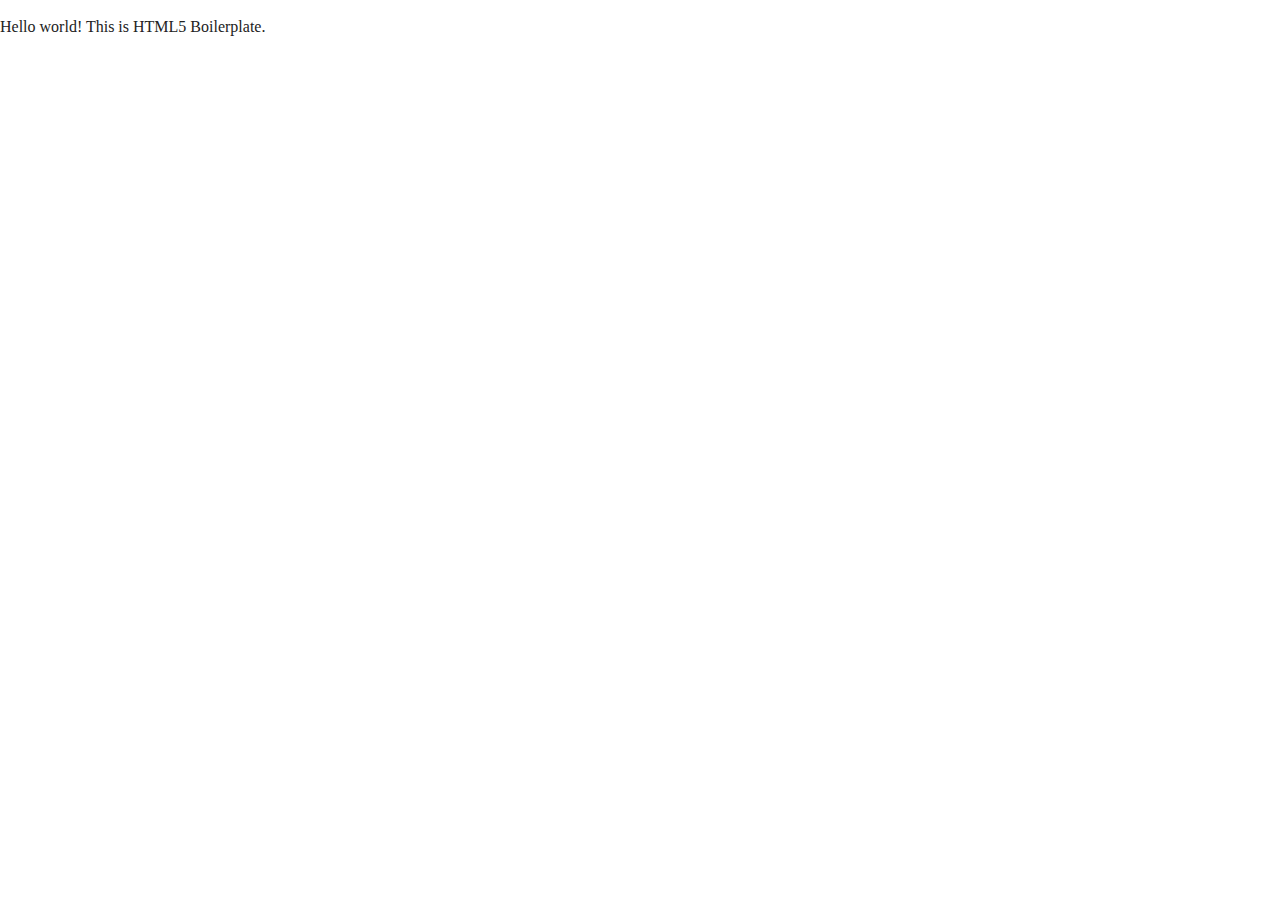
==== index.html @ e2c2148b "First Commit" ====
<!doctype html>
<html class="no-js" lang="">

<head>
  <meta charset="utf-8">
  <title></title>
  <meta name="description" content="">
  <meta name="viewport" content="width=device-width, initial-scale=1">

  <link rel="manifest" href="site.webmanifest">
  <link rel="apple-touch-icon" href="icon.png">
  <!-- Place favicon.ico in the root directory -->

  <link rel="stylesheet" href="css/normalize.css">
  <link rel="stylesheet" href="css/main.css">

  <meta name="theme-color" content="#fafafa">
</head>

<body>
  <!--[if IE]>
    <p class="browserupgrade">You are using an <strong>outdated</strong> browser. Please <a href="https://browsehappy.com/">upgrade your browser</a> to improve your experience and security.</p>
  <![endif]-->

  <!-- Add your site or application content here -->
  <p>Hello world! This is HTML5 Boilerplate.</p>
  <script src="js/vendor/modernizr-3.7.1.min.js"></script>
  <script src="https://code.jquery.com/jquery-3.4.1.min.js" integrity="sha256-CSXorXvZcTkaix6Yvo6HppcZGetbYMGWSFlBw8HfCJo=" crossorigin="anonymous"></script>
  <script>window.jQuery || document.write('<script src="js/vendor/jquery-3.4.1.min.js"><\/script>')</script>
  <script src="js/plugins.js"></script>
  <script src="js/main.js"></script>

  <!-- Google Analytics: change UA-XXXXX-Y to be your site's ID. -->
  <script>
    window.ga = function () { ga.q.push(arguments) }; ga.q = []; ga.l = +new Date;
    ga('create', 'UA-XXXXX-Y', 'auto'); ga('set','transport','beacon'); ga('send', 'pageview')
  </script>
  <script src="https://www.google-analytics.com/analytics.js" async></script>
</body>

</html>
---- css/main.css ----
/*! HTML5 Boilerplate v7.2.0 | MIT License | https://html5boilerplate.com/ */

/* main.css 2.0.0 | MIT License | https://github.com/h5bp/main.css#readme */
/*
 * What follows is the result of much research on cross-browser styling.
 * Credit left inline and big thanks to Nicolas Gallagher, Jonathan Neal,
 * Kroc Camen, and the H5BP dev community and team.
 */

/* ==========================================================================
   Base styles: opinionated defaults
   ========================================================================== */

html {
  color: #222;
  font-size: 1em;
  line-height: 1.4;
}

/*
 * Remove text-shadow in selection highlight:
 * https://twitter.com/miketaylr/status/12228805301
 *
 * Vendor-prefixed and regular ::selection selectors cannot be combined:
 * https://stackoverflow.com/a/16982510/7133471
 *
 * Customize the background color to match your design.
 */

::-moz-selection {
  background: #b3d4fc;
  text-shadow: none;
}

::selection {
  background: #b3d4fc;
  text-shadow: none;
}

/*
 * A better looking default horizontal rule
 */

hr {
  display: block;
  height: 1px;
  border: 0;
  border-top: 1px solid #ccc;
  margin: 1em 0;
  padding: 0;
}

/*
 * Remove the gap between audio, canvas, iframes,
 * images, videos and the bottom of their containers:
 * https://github.com/h5bp/html5-boilerplate/issues/440
 */

audio,
canvas,
iframe,
img,
svg,
video {
  vertical-align: middle;
}

/*
 * Remove default fieldset styles.
 */

fieldset {
  border: 0;
  margin: 0;
  padding: 0;
}

/*
 * Allow only vertical resizing of textareas.
 */

textarea {
  resize: vertical;
}

/* ==========================================================================
   Browser Upgrade Prompt
   ========================================================================== */

.browserupgrade {
  margin: 0.2em 0;
  background: #ccc;
  color: #000;
  padding: 0.2em 0;
}

/* ==========================================================================
   Author's custom styles
   ========================================================================== */

/* ==========================================================================
   Helper classes
   ========================================================================== */

/*
 * Hide visually and from screen readers
 */

.hidden {
  display: none !important;
}

/*
* Hide only visually, but have it available for screen readers:
* https://snook.ca/archives/html_and_css/hiding-content-for-accessibility
*
* 1. For long content, line feeds are not interpreted as spaces and small width
*    causes content to wrap 1 word per line:
*    https://medium.com/@jessebeach/beware-smushed-off-screen-accessible-text-5952a4c2cbfe
*/

.sr-only {
  border: 0;
  clip: rect(0, 0, 0, 0);
  height: 1px;
  margin: -1px;
  overflow: hidden;
  padding: 0;
  position: absolute;
  white-space: nowrap;
  width: 1px;
  /* 1 */
}

/*
* Extends the .sr-only class to allow the element
* to be focusable when navigated to via the keyboard:
* https://www.drupal.org/node/897638
*/

.sr-only.focusable:active,
.sr-only.focusable:focus {
  clip: auto;
  height: auto;
  margin: 0;
  overflow: visible;
  position: static;
  white-space: inherit;
  width: auto;
}

/*
* Hide visually and from screen readers, but maintain layout
*/

.invisible {
  visibility: hidden;
}

/*
* Clearfix: contain floats
*
* For modern browsers
* 1. The space content is one way to avoid an Opera bug when the
*    `contenteditable` attribute is included anywhere else in the document.
*    Otherwise it causes space to appear at the top and bottom of elements
*    that receive the `clearfix` class.
* 2. The use of `table` rather than `block` is only necessary if using
*    `:before` to contain the top-margins of child elements.
*/

.clearfix:before,
.clearfix:after {
  content: " ";
  /* 1 */
  display: table;
  /* 2 */
}

.clearfix:after {
  clear: both;
}

/* ==========================================================================
   EXAMPLE Media Queries for Responsive Design.
   These examples override the primary ('mobile first') styles.
   Modify as content requires.
   ========================================================================== */

@media only screen and (min-width: 35em) {
  /* Style adjustments for viewports that meet the condition */
}

@media print,
  (-webkit-min-device-pixel-ratio: 1.25),
  (min-resolution: 1.25dppx),
  (min-resolution: 120dpi) {
  /* Style adjustments for high resolution devices */
}

/* ==========================================================================
   Print styles.
   Inlined to avoid the additional HTTP request:
   https://www.phpied.com/delay-loading-your-print-css/
   ========================================================================== */

@media print {
  *,
  *:before,
  *:after {
    background: transparent !important;
    color: #000 !important;
    /* Black prints faster */
    -webkit-box-shadow: none !important;
    box-shadow: none !important;
    text-shadow: none !important;
  }
  a,
  a:visited {
    text-decoration: underline;
  }
  a[href]:after {
    content: " (" attr(href) ")";
  }
  abbr[title]:after {
    content: " (" attr(title) ")";
  }
  /*
     * Don't show links that are fragment identifiers,
     * or use the `javascript:` pseudo protocol
     */
  a[href^="#"]:after,
  a[href^="javascript:"]:after {
    content: "";
  }
  pre {
    white-space: pre-wrap !important;
  }
  pre,
  blockquote {
    border: 1px solid #999;
    page-break-inside: avoid;
  }
  /*
     * Printing Tables:
     * https://web.archive.org/web/20180815150934/http://css-discuss.incutio.com/wiki/Printing_Tables
     */
  thead {
    display: table-header-group;
  }
  tr,
  img {
    page-break-inside: avoid;
  }
  p,
  h2,
  h3 {
    orphans: 3;
    widows: 3;
  }
  h2,
  h3 {
    page-break-after: avoid;
  }
}
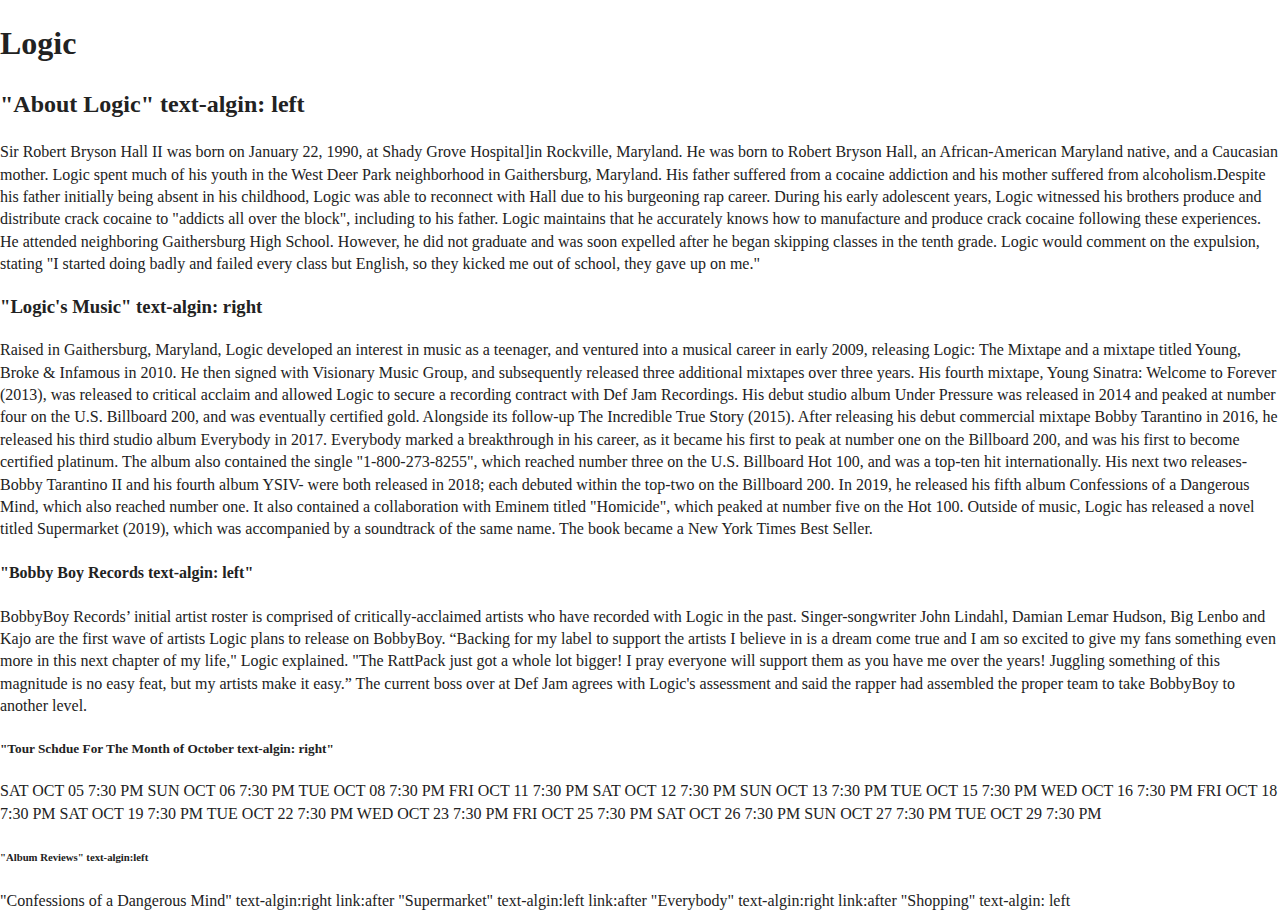
==== commit 4de2821c: "Updated Verison 10/23" ====
--- a/index.html
+++ b/index.html
@@ -14,28 +14,131 @@
   <link rel="stylesheet" href="css/normalize.css">
   <link rel="stylesheet" href="css/main.css">
 
-  <meta name="theme-color" content="#fafafa">
 </head>
 
 <body>
-  <!--[if IE]>
-    <p class="browserupgrade">You are using an <strong>outdated</strong> browser. Please <a href="https://browsehappy.com/">upgrade your browser</a> to improve your experience and security.</p>
-  <![endif]-->
 
-  <!-- Add your site or application content here -->
-  <p>Hello world! This is HTML5 Boilerplate.</p>
+
+  <h1>Logic</h1>
+
+  <h2> "About Logic" text-algin: left </h2>
+
+  <p> Sir Robert Bryson Hall II was born on January 22, 1990, at Shady Grove Hospital]in Rockville, Maryland. He was born to Robert Bryson Hall, an African-American Maryland native, and a Caucasian mother. Logic spent much of his youth in the West Deer Park neighborhood in Gaithersburg, Maryland. His father suffered from a cocaine addiction and his mother suffered from alcoholism.Despite his father initially being absent in his childhood, Logic was able to reconnect with Hall due to his burgeoning rap career. During his early adolescent years, Logic witnessed his brothers produce and distribute crack cocaine to "addicts all over the block", including to his father. Logic maintains that he accurately knows how to manufacture and produce crack cocaine following these experiences. He attended neighboring Gaithersburg High School. However, he did not graduate and was soon expelled after he began skipping classes in the tenth grade. Logic would comment on the expulsion, stating "I started doing badly and failed every class but English, so they kicked me out of school, they gave up on me."
+
+  </p>
+
+
+
+  <h3> "Logic's Music" text-algin: right </h3>
+
+  <p>Raised in Gaithersburg, Maryland, Logic developed an interest in music as a teenager, and ventured into a musical career in early 2009, releasing Logic: The Mixtape and a mixtape titled Young, Broke & Infamous in 2010. He then signed with Visionary Music Group, and subsequently released three additional mixtapes over three years. His fourth mixtape, Young Sinatra: Welcome to Forever (2013), was released to critical acclaim and allowed Logic to secure a recording contract with Def Jam Recordings. His debut studio album Under Pressure was released in 2014 and peaked at number four on the U.S. Billboard 200, and was eventually certified gold. Alongside its follow-up The Incredible True Story (2015). After releasing his debut commercial mixtape Bobby Tarantino in 2016, he released his third studio album Everybody in 2017.
+  Everybody marked a breakthrough in his career, as it became his first to peak at number one on the Billboard 200, and was his first to become certified platinum. The album also contained the single "1-800-273-8255", which reached number three on the U.S. Billboard Hot 100, and was a top-ten hit internationally. His next two releases- Bobby Tarantino II and his fourth album YSIV- were both released in 2018; each debuted within the top-two on the Billboard 200.
+  In 2019, he released his fifth album Confessions of a Dangerous Mind, which also reached number one. It also contained a collaboration with Eminem titled "Homicide", which peaked at number five on the Hot 100.
+  Outside of music, Logic has released a novel titled Supermarket (2019), which was accompanied by a soundtrack of the same name. The book became a New York Times Best Seller.
+
+  </p>
+
+
+  <h4> "Bobby Boy Records text-algin: left" </h4>
+
+  <p>BobbyBoy Records’ initial artist roster is comprised of critically-acclaimed artists who have recorded with Logic in the past.
+  Singer-songwriter John Lindahl, Damian Lemar Hudson, Big Lenbo and Kajo are the first wave of artists Logic plans to release on BobbyBoy.
+  “Backing for my label to support the artists I believe in is a dream come true and I am so excited to give my fans something even more in this next chapter of my life," Logic explained. "The RattPack just got a whole lot bigger! I pray everyone will support them as you have me over the years! Juggling something of this magnitude is no easy feat, but my artists make it easy.”
+  The current boss over at Def Jam agrees with Logic's assessment and said the rapper had assembled the proper team to take BobbyBoy to another level.
+
+  </p>
+
+
+  <h5> "Tour Schdue For The Month of October text-algin: right" </h5>
+
+  <p>
+  SAT
+  OCT 05
+  7:30 PM
+
+  SUN
+  OCT 06
+  7:30 PM
+
+  TUE
+  OCT 08
+  7:30 PM
+
+  FRI
+  OCT 11
+  7:30 PM
+
+  SAT
+  OCT 12
+  7:30 PM
+
+  SUN
+  OCT 13
+  7:30 PM
+
+  TUE
+  OCT 15
+  7:30 PM
+
+  WED
+  OCT 16
+  7:30 PM
+
+  FRI
+  OCT 18
+  7:30 PM
+
+  SAT
+  OCT 19
+  7:30 PM
+
+  TUE
+  OCT 22
+  7:30 PM
+
+  WED
+  OCT 23
+  7:30 PM
+
+  FRI
+  OCT 25
+  7:30 PM
+
+  SAT
+  OCT 26
+  7:30 PM
+
+  SUN
+  OCT 27
+  7:30 PM
+
+  TUE
+  OCT 29
+  7:30 PM
+
+  </p>
+
+
+  <h6> "Album Reviews" text-algin:left </h6>
+
+      <h7> "Confessions of a Dangerous Mind" text-algin:right link:after </h7>
+
+      <h8> "Supermarket" text-algin:left link:after </h8>
+
+      <h9> "Everybody" text-algin:right link:after </h9>
+
+
+  <h10> "Shopping" text-algin: left</h10>
+        <img> </img>
+
+
+
   <script src="js/vendor/modernizr-3.7.1.min.js"></script>
   <script src="https://code.jquery.com/jquery-3.4.1.min.js" integrity="sha256-CSXorXvZcTkaix6Yvo6HppcZGetbYMGWSFlBw8HfCJo=" crossorigin="anonymous"></script>
   <script>window.jQuery || document.write('<script src="js/vendor/jquery-3.4.1.min.js"><\/script>')</script>
   <script src="js/plugins.js"></script>
   <script src="js/main.js"></script>
 
-  <!-- Google Analytics: change UA-XXXXX-Y to be your site's ID. -->
-  <script>
-    window.ga = function () { ga.q.push(arguments) }; ga.q = []; ga.l = +new Date;
-    ga('create', 'UA-XXXXX-Y', 'auto'); ga('set','transport','beacon'); ga('send', 'pageview')
-  </script>
-  <script src="https://www.google-analytics.com/analytics.js" async></script>
 </body>
 
 </html>
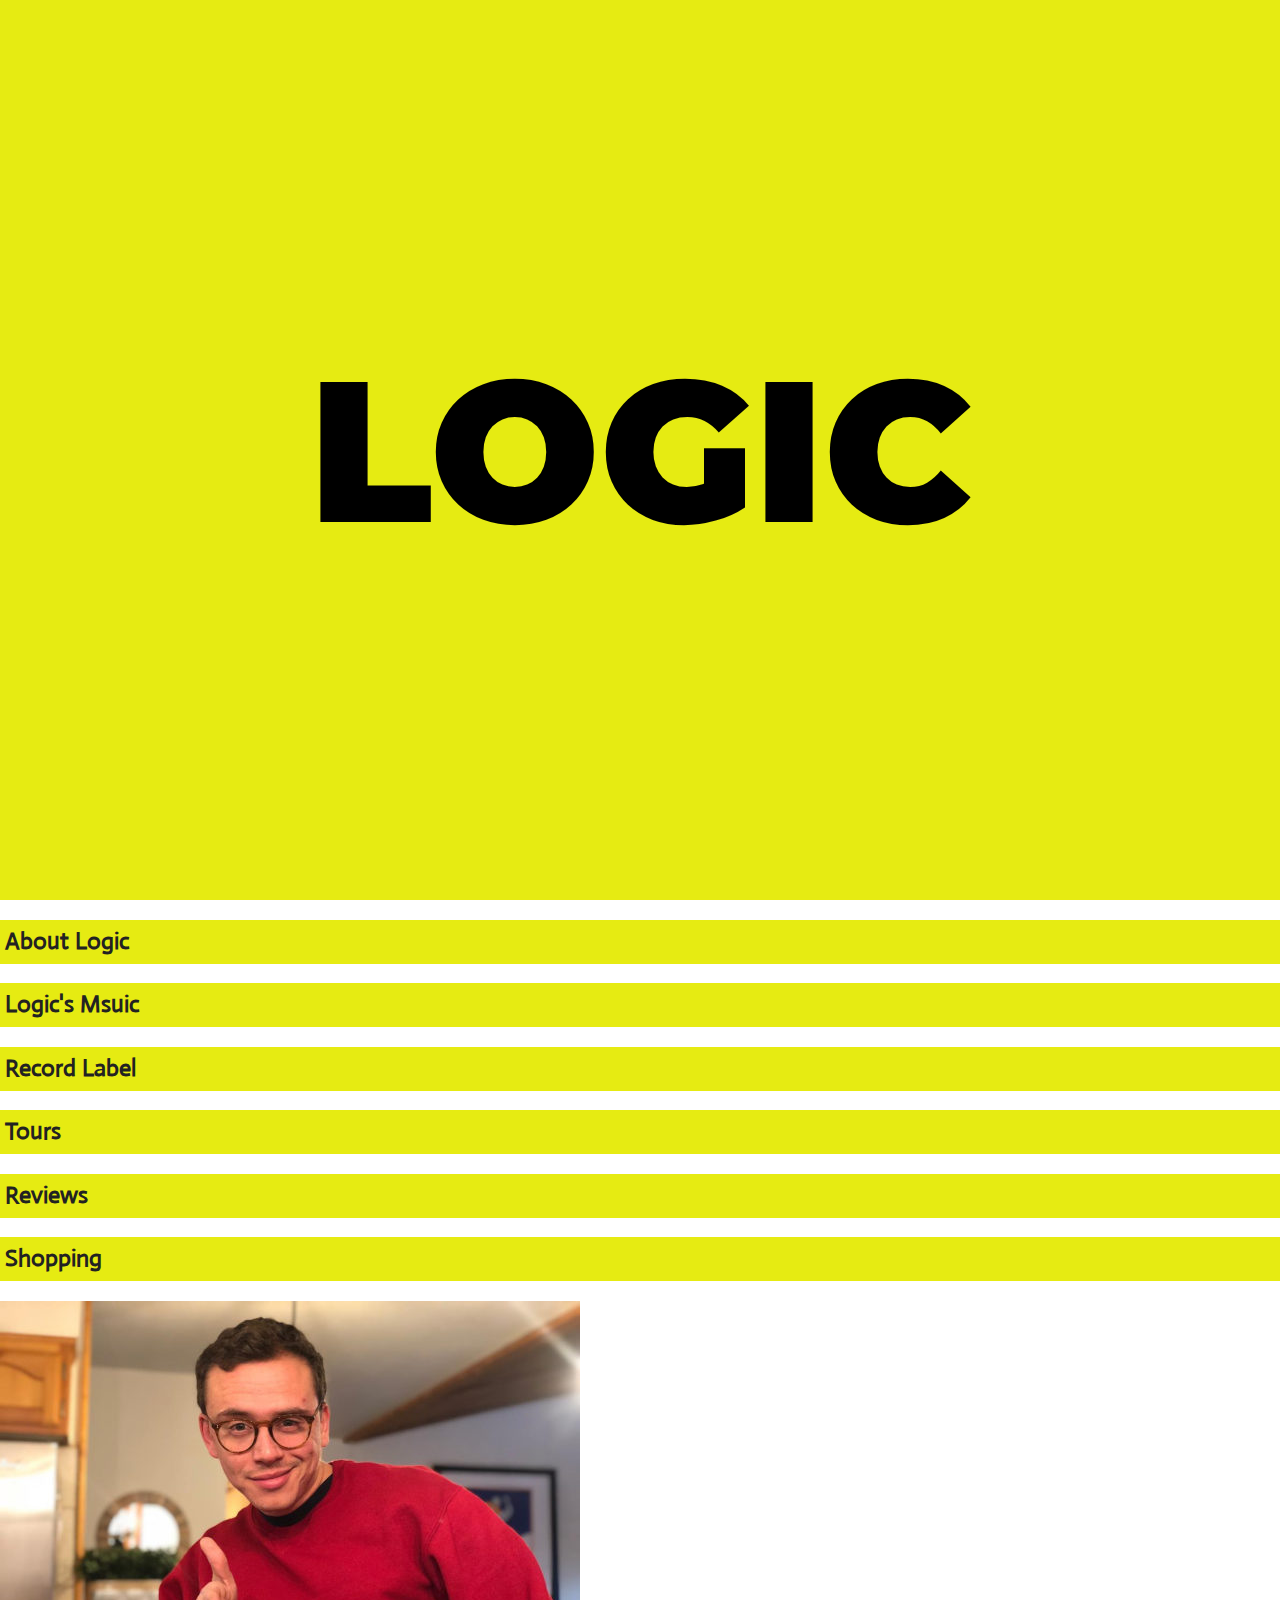
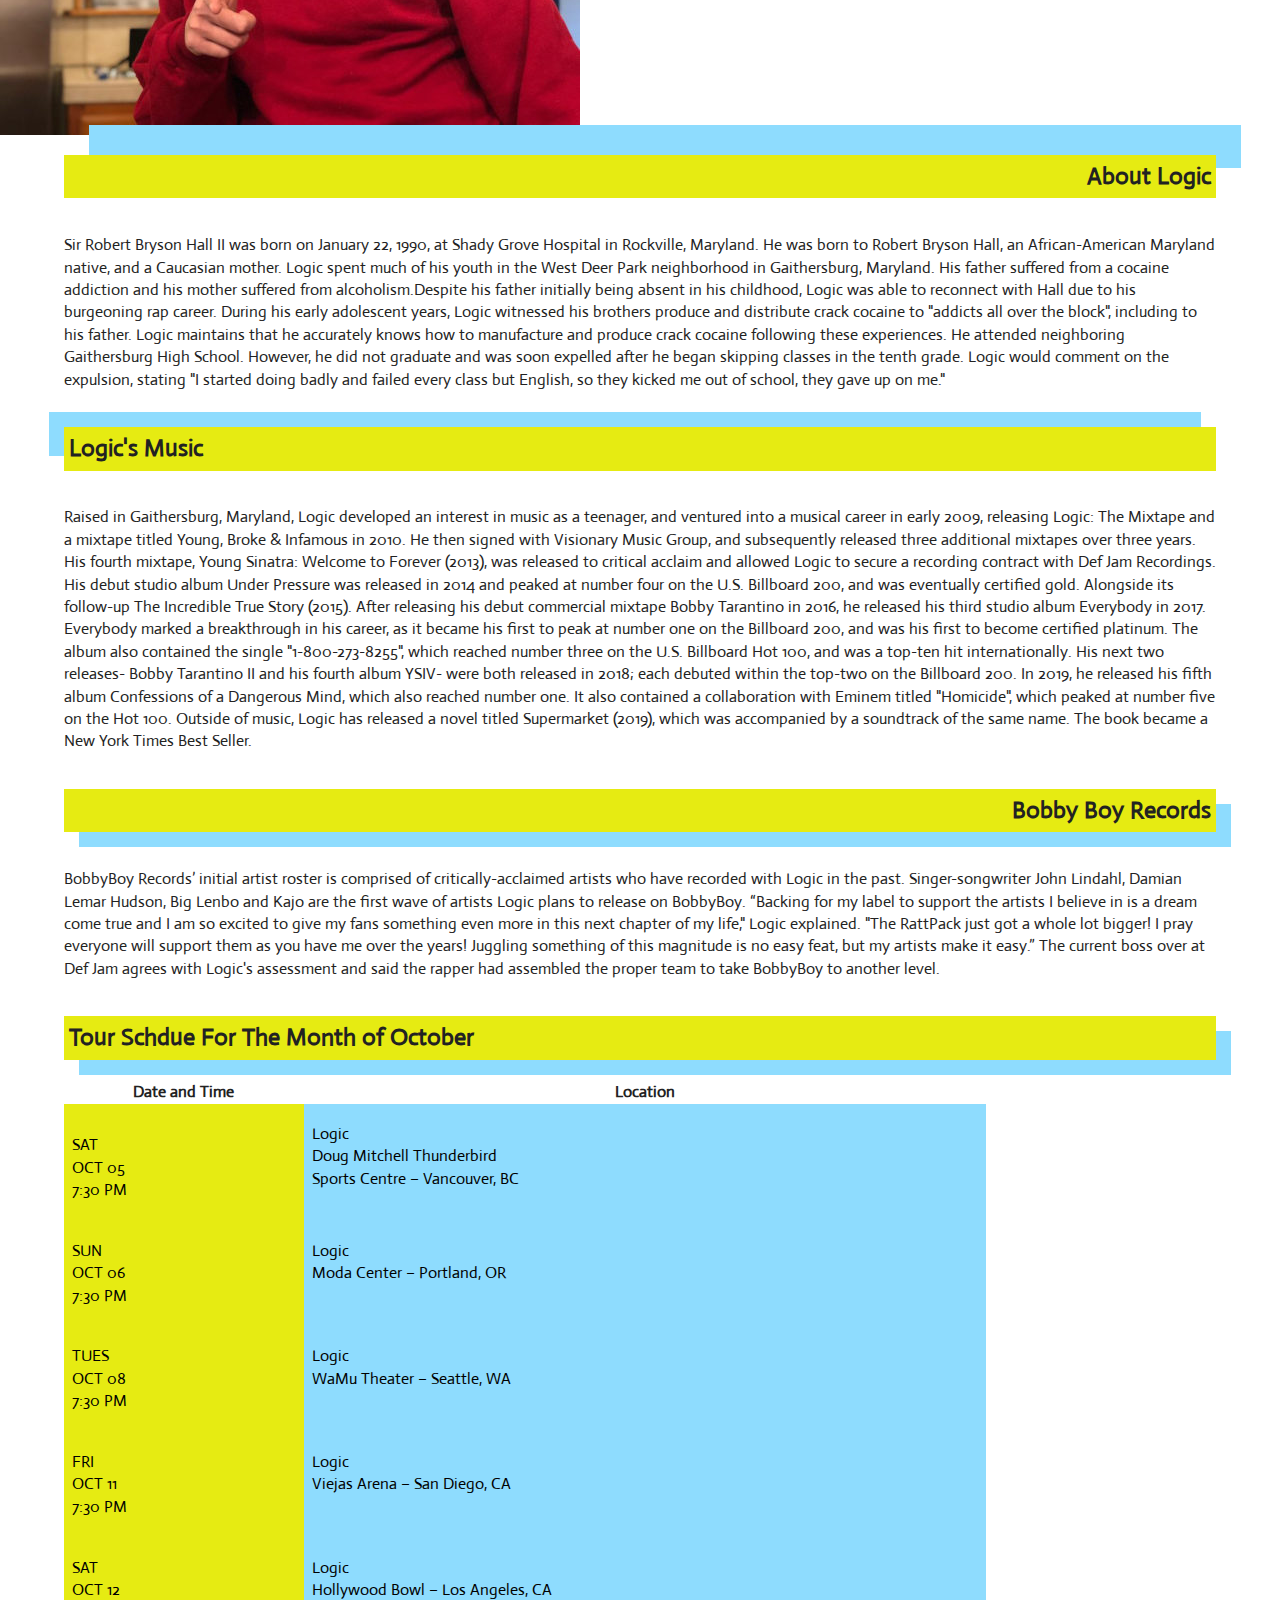
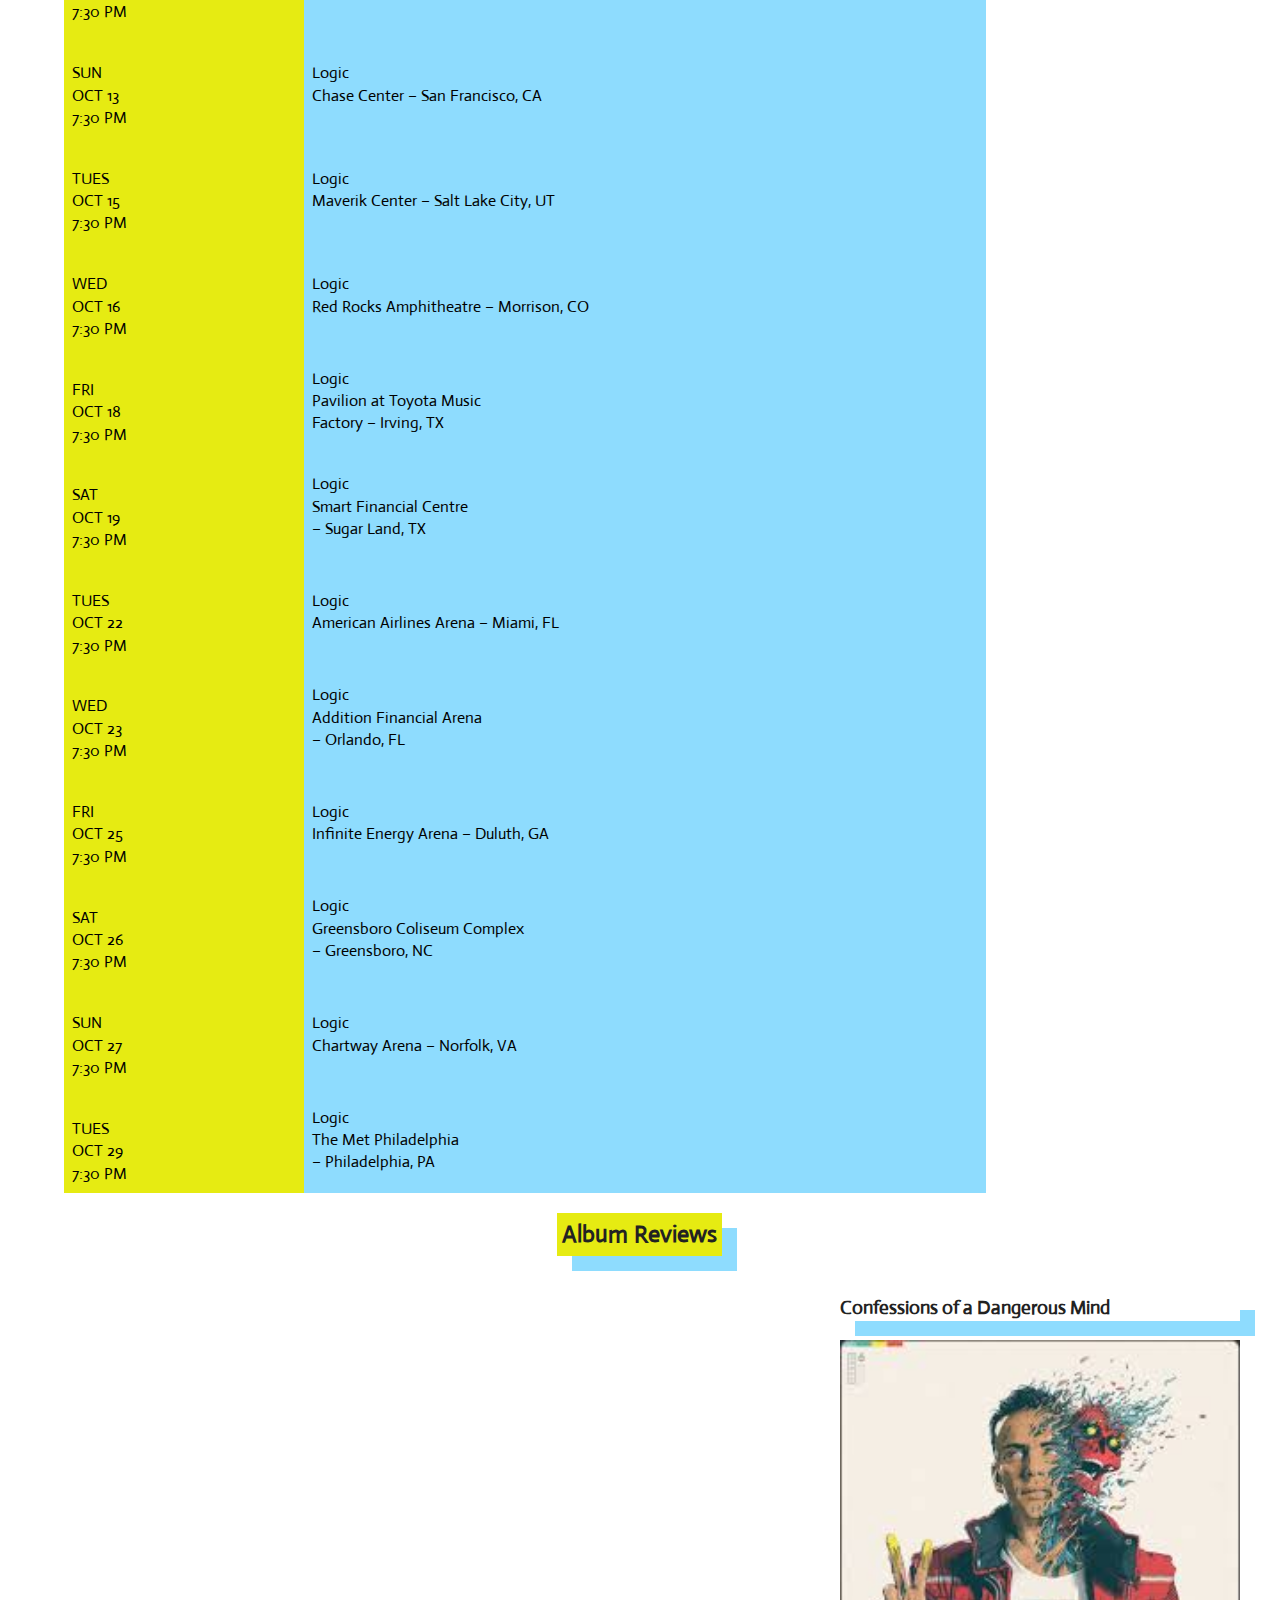
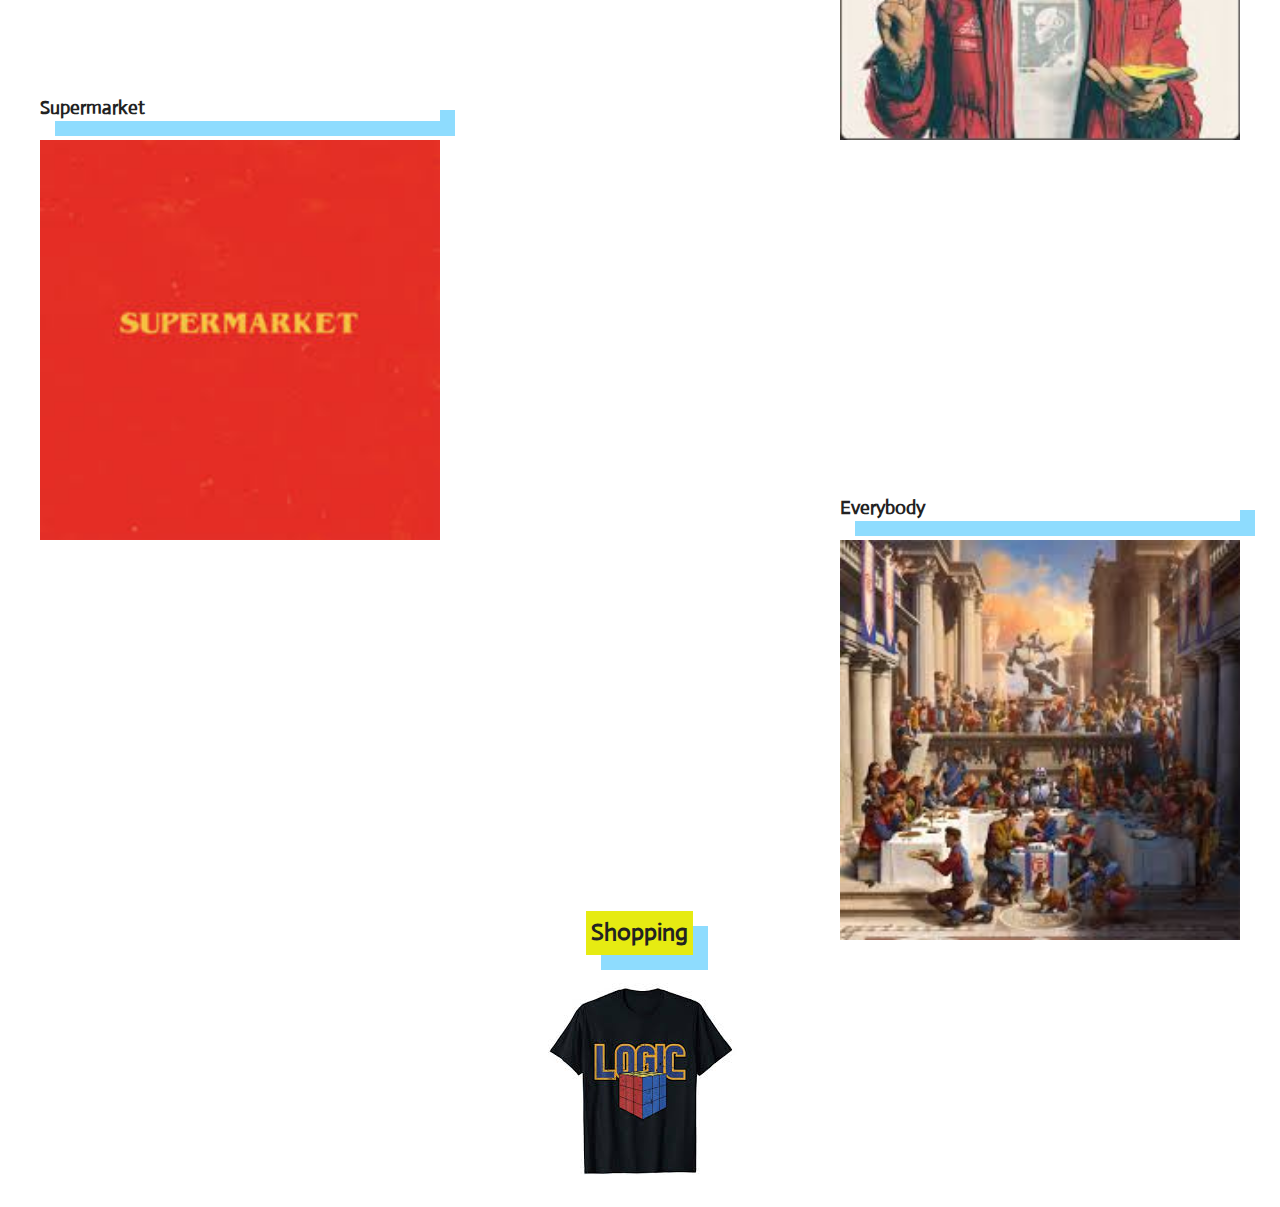
==== commit ba055b13: "Tim's Edits" ====
--- a/index.html
+++ b/index.html
@@ -13,23 +13,39 @@
 
   <link rel="stylesheet" href="css/normalize.css">
   <link rel="stylesheet" href="css/main.css">
+  <link href="https://fonts.googleapis.com/css?family=Montserrat:300,400,500,700,900&display=swap" rel="stylesheet">
+<link href="https://fonts.googleapis.com/css?family=Actor|Montserrat:400,900&display=swap" rel="stylesheet">
 
 </head>
 
 <body>
 
-
-  <h1>Logic</h1>
-
-  <h2> "About Logic" text-algin: left </h2>
-
-  <p> Sir Robert Bryson Hall II was born on January 22, 1990, at Shady Grove Hospital]in Rockville, Maryland. He was born to Robert Bryson Hall, an African-American Maryland native, and a Caucasian mother. Logic spent much of his youth in the West Deer Park neighborhood in Gaithersburg, Maryland. His father suffered from a cocaine addiction and his mother suffered from alcoholism.Despite his father initially being absent in his childhood, Logic was able to reconnect with Hall due to his burgeoning rap career. During his early adolescent years, Logic witnessed his brothers produce and distribute crack cocaine to "addicts all over the block", including to his father. Logic maintains that he accurately knows how to manufacture and produce crack cocaine following these experiences. He attended neighboring Gaithersburg High School. However, he did not graduate and was soon expelled after he began skipping classes in the tenth grade. Logic would comment on the expulsion, stating "I started doing badly and failed every class but English, so they kicked me out of school, they gave up on me."
+<section class="hero">
+  <h1>LOGIC</h1>
+</section>
+
+<section class="links">
+    <h2>About Logic</h2>
+    <h2>Logic's Msuic</h2>
+    <h2>Record Label</h2>
+    <h2>Tours</h2>
+    <h2>Reviews</h2>
+    <h2>Shopping</h2>
+    <img src= "img/Photo_Logic.jpg"/>
+
+<section class="about">
+  <h2 class="logicshadow3">About Logic</h2>
+
+  <p> Sir Robert Bryson Hall II was born on January 22, 1990, at Shady Grove Hospital in Rockville, Maryland. He was born to Robert Bryson Hall, an African-American Maryland native, and a Caucasian mother. Logic spent much of his youth in the West Deer Park neighborhood in Gaithersburg, Maryland. His father suffered from a cocaine addiction and his mother suffered from alcoholism.Despite his father initially being absent in his childhood, Logic was able to reconnect with Hall due to his burgeoning rap career. During his early adolescent years, Logic witnessed his brothers produce and distribute crack cocaine to "addicts all over the block", including to his father. Logic maintains that he accurately knows how to manufacture and produce crack cocaine following these experiences. He attended neighboring Gaithersburg High School. However, he did not graduate and was soon expelled after he began skipping classes in the tenth grade. Logic would comment on the expulsion, stating "I started doing badly and failed every class but English, so they kicked me out of school, they gave up on me."
 
   </p>
 
-
-
-  <h3> "Logic's Music" text-algin: right </h3>
+</section>
+
+
+<section class="music">
+
+  <h2 class="logicshadow2">Logic's Music</h2>
 
   <p>Raised in Gaithersburg, Maryland, Logic developed an interest in music as a teenager, and ventured into a musical career in early 2009, releasing Logic: The Mixtape and a mixtape titled Young, Broke & Infamous in 2010. He then signed with Visionary Music Group, and subsequently released three additional mixtapes over three years. His fourth mixtape, Young Sinatra: Welcome to Forever (2013), was released to critical acclaim and allowed Logic to secure a recording contract with Def Jam Recordings. His debut studio album Under Pressure was released in 2014 and peaked at number four on the U.S. Billboard 200, and was eventually certified gold. Alongside its follow-up The Incredible True Story (2015). After releasing his debut commercial mixtape Bobby Tarantino in 2016, he released his third studio album Everybody in 2017.
   Everybody marked a breakthrough in his career, as it became his first to peak at number one on the Billboard 200, and was his first to become certified platinum. The album also contained the single "1-800-273-8255", which reached number three on the U.S. Billboard Hot 100, and was a top-ten hit internationally. His next two releases- Bobby Tarantino II and his fourth album YSIV- were both released in 2018; each debuted within the top-two on the Billboard 200.
@@ -38,8 +54,10 @@
 
   </p>
 
-
-  <h4> "Bobby Boy Records text-algin: left" </h4>
+</section>
+
+<section class="record_lable">
+  <h2 class="logicshadow">Bobby Boy Records</h2>
 
   <p>BobbyBoy Records’ initial artist roster is comprised of critically-acclaimed artists who have recorded with Logic in the past.
   Singer-songwriter John Lindahl, Damian Lemar Hudson, Big Lenbo and Kajo are the first wave of artists Logic plans to release on BobbyBoy.
@@ -48,89 +66,219 @@
 
   </p>
 
-
-  <h5> "Tour Schdue For The Month of October text-algin: right" </h5>
-
-  <p>
-  SAT
-  OCT 05
-  7:30 PM
-
-  SUN
-  OCT 06
-  7:30 PM
-
-  TUE
-  OCT 08
-  7:30 PM
-
-  FRI
-  OCT 11
-  7:30 PM
-
-  SAT
-  OCT 12
-  7:30 PM
-
-  SUN
-  OCT 13
-  7:30 PM
-
-  TUE
-  OCT 15
-  7:30 PM
-
-  WED
-  OCT 16
-  7:30 PM
-
-  FRI
-  OCT 18
-  7:30 PM
-
-  SAT
-  OCT 19
-  7:30 PM
-
-  TUE
-  OCT 22
-  7:30 PM
-
-  WED
-  OCT 23
-  7:30 PM
-
-  FRI
-  OCT 25
-  7:30 PM
-
-  SAT
-  OCT 26
-  7:30 PM
-
-  SUN
-  OCT 27
-  7:30 PM
-
-  TUE
-  OCT 29
-  7:30 PM
-
-  </p>
-
-
-  <h6> "Album Reviews" text-algin:left </h6>
-
-      <h7> "Confessions of a Dangerous Mind" text-algin:right link:after </h7>
-
-      <h8> "Supermarket" text-algin:left link:after </h8>
-
-      <h9> "Everybody" text-algin:right link:after </h9>
-
-
-  <h10> "Shopping" text-algin: left</h10>
-        <img> </img>
-
+  </section>
+
+<section class="tours">
+  <h2 class="logicshadow">Tour Schdue For The Month of October</h2>
+
+  <html>
+
+  <body>
+
+  <table style="style=border-collapse: collapse; border: none;">
+   <tr>
+    <th>Date and Time</th>
+    <th>Location</th>
+  </tr>
+
+   <tr>
+    <td class="yellow_column"><br/>
+    SAT<br/>
+    OCT 05<br/>
+    7:30 PM</td>
+    <td class="blue_column">Logic<br/>
+    Doug Mitchell Thunderbird<br/>
+    Sports Centre – Vancouver, BC</td>
+   </tr>
+
+   <tr>
+    <td class="yellow_column"><br/>
+    SUN<br/>
+    OCT 06<br/>
+    7:30 PM</td>
+    <td class="blue_column">Logic<br/>
+    Moda Center – Portland, OR<br/>
+    </td>
+   </tr>
+
+   <tr>
+    <td class="yellow_column"><br/>
+    TUES<br/>
+    OCT 08<br/>
+    7:30 PM</td>
+    <td class="blue_column">Logic<br/>
+    WaMu Theater – Seattle, WA<br/>
+    </td>
+   </tr>
+
+    <tr>
+     <td class="yellow_column"><br/>
+     FRI<br/>
+     OCT 11<br/>
+     7:30 PM</td>
+     <td class="blue_column">Logic<br/>
+     Viejas Arena – San Diego, CA<br/>
+     </td>
+    </tr>
+
+    <tr>
+     <td class="yellow_column"><br/>
+     SAT<br/>
+     OCT 12<br/>
+     7:30 PM</td>
+     <td class="blue_column">Logic<br/>
+     Hollywood Bowl – Los Angeles, CA<br/>
+     </td>
+    </tr>
+
+    <tr>
+     <td class="yellow_column"><br/>
+     SUN<br/>
+     OCT 13<br/>
+     7:30 PM</td>
+     <td class="blue_column">Logic<br/>
+     Chase Center – San Francisco, CA<br/>
+     </td>
+    </tr>
+
+    <tr>
+     <td class="yellow_column"><br/>
+     TUES<br/>
+     OCT 15<br/>
+     7:30 PM</td>
+     <td class="blue_column">Logic<br/>
+     Maverik Center – Salt Lake City, UT<br/>
+     </td>
+    </tr>
+
+    <tr>
+     <td class="yellow_column"><br/>
+     WED<br/>
+     OCT 16<br/>
+     7:30 PM</td>
+     <td class="blue_column">Logic<br/>
+     Red Rocks Amphitheatre – Morrison, CO<br/>
+     </td>
+    </tr>
+
+    <tr>
+     <td class="yellow_column"><br/>
+     FRI<br/>
+     OCT 18<br/>
+     7:30 PM</td>
+     <td class="blue_column">Logic<br/>
+     Pavilion at Toyota Music<br/>
+     Factory – Irving, TX</td>
+    </tr>
+
+    <tr>
+     <td class="yellow_column"><br/>
+     SAT<br/>
+     OCT 19<br/>
+     7:30 PM</td>
+     <td class="blue_column">Logic<br/>
+     Smart Financial Centre<br/>
+     – Sugar Land, TX</td>
+    </tr>
+
+    <tr>
+     <td class="yellow_column"><br/>
+     TUES<br/>
+     OCT 22<br/>
+     7:30 PM</td>
+     <td class="blue_column">Logic<br/>
+     American Airlines Arena – Miami, FL<br/>
+     </td>
+    </tr>
+
+    <tr>
+     <td class="yellow_column"><br/>
+     WED<br/>
+     OCT 23<br/>
+     7:30 PM</td>
+     <td class="blue_column">Logic<br/>
+     Addition Financial Arena<br/>
+     – Orlando, FL</td>
+    </tr>
+
+    <tr>
+     <td class="yellow_column"><br/>
+     FRI<br/>
+     OCT 25<br/>
+     7:30 PM</td>
+     <td class="blue_column">Logic<br/>
+     Infinite Energy Arena – Duluth, GA<br/>
+     </td>
+    </tr>
+
+    <tr>
+     <td class="yellow_column"><br/>
+     SAT<br/>
+     OCT 26<br/>
+     7:30 PM</td>
+     <td class="blue_column">Logic<br/>
+     Greensboro Coliseum Complex<br/>
+     – Greensboro, NC</td>
+    </tr>
+
+    <tr>
+     <td class="yellow_column"><br/>
+     SUN<br/>
+     OCT 27<br/>
+     7:30 PM</td>
+     <td class="blue_column">Logic<br/>
+     Chartway Arena – Norfolk, VA<br/>
+     </td>
+    </tr>
+
+    <tr>
+     <td class="yellow_column"><br/>
+     TUES<br/>
+     OCT 29<br/>
+     7:30 PM</td>
+     <td class="blue_column">Logic<br/>
+     The Met Philadelphia<br/>
+      – Philadelphia, PA</td>
+    </tr>
+
+
+
+
+  </table>
+
+  </body>
+  </html>
+
+
+
+
+<section class="ablum_reviews">
+
+  <h2 class="logicshadow">Album Reviews</h2>
+
+    <div class="albums leftside">
+      <h3 class="logicshadow"> Confessions of a Dangerous Mind </h3>
+      <img src= "img/Homicide_Album.jpg"/>
+    </div>
+
+    <div class="albums rightside">
+      <h3 class="logicshadow"> Supermarket </h3>
+      <img src= "img/Supermarket_Album.jpg"/>
+      </div>
+
+    <div class="albums leftside">
+      <h3 class="logicshadow"> Everybody </h3>
+      <img src= "img/Everybody_Album.jpg"/>
+    </div>
+
+</section>
+
+<section class="shopping">
+
+  <h2 class="logicshadow"> Shopping </h2>
+        <img src= "img/Cube.jpg"/>
+
+</section>
 
 
   <script src="js/vendor/modernizr-3.7.1.min.js"></script>
--- a/css/main.css
+++ b/css/main.css
@@ -1,4 +1,4 @@
-/*! HTML5 Boilerplate v7.2.0 | MIT License | https://html5boilerplate.com/ */
+ /*! HTML5 Boilerplate v7.2.0 | MIT License | https://html5boilerplate.com/ */
 
 /* main.css 2.0.0 | MIT License | https://github.com/h5bp/main.css#readme */
 /*
@@ -97,6 +97,194 @@
 /* ==========================================================================
    Author's custom styles
    ========================================================================== */
+
+body{
+  font-family: 'Actor', sans-serif;
+}
+
+h2{
+  background-color: #E6EB12;
+  padding: 5px;
+}
+
+.logicshadow{
+  box-shadow: 15px 15px rgba(142,220,254,1);
+}
+
+.logicshadow2{
+  box-shadow: -15px -15px rgba(142,220,254,1);
+}
+
+.logicshadow3{
+  box-shadow: 25px -30px rgba(142,220,254,1);
+}
+
+
+   .hero{
+     height: 100vh;
+     width: 100%;
+     background-color: #E6EB12;
+     display: flex;
+     justify-content: center;
+     align-items: center;
+   }
+
+   .hero h1{
+     font-family: 'Montserrat', sans-serif;
+     font-weight: 900 !important;
+     font-size: 200px;
+     color: #000;
+   }
+
+   .about{
+     width: 90%;
+     display: flex;
+     align-items: right;
+     margin: 0 auto;
+     flex-direction: column;
+   }
+
+    .about h2{
+      font-family: 'Actor', Regular;
+      font-size: 70px
+      color:#000;
+      text-align: right;
+    }
+
+    .music h2{
+      font-family: 'Actor', Regular;
+      font-size: 70px
+      color:#000;
+      text-align: left;
+
+    }
+
+    .music{
+      width: 90%;
+      display: flex;
+      align-items: left;
+      margin: 0 auto;
+      flex-direction: column;
+    }
+
+    .record_lable h2{
+      font-family: 'Actor', Regular;
+      font-size: 70px
+      color:#000;
+      text-align: right;
+
+    }
+
+    .record_lable{
+      width: 90%;
+      display: flex;
+      align-items: right;
+      margin: 0 auto;
+      flex-direction: column;
+    }
+
+
+    .tours h2{
+      font-family: 'Actor', Regular;
+      font-size: 70px
+      color:#000;
+      text-align: left;
+
+    }
+
+    .tours{
+      width: 90%;
+      display: flex;
+      align-items: left;
+      margin: 0 auto;
+      flex-direction: column;
+    }
+
+    table{
+      width: 80%;
+      border: none;
+      border-collapse: collapse;
+    }
+
+
+    td{
+       padding: 8px;
+       font-size: 16px;
+       color: #000;
+       border: none;
+     }
+     .yellow_column{
+       background-color: #E6EB12;
+     }
+     .blue_column{
+       background-color: #8EDCFE;
+     }
+
+     .ablumreviews h2{
+      font-family: 'Actor', Regular;
+      font-size: 70px
+      color:#000;
+      text-align: right;
+
+    }
+
+    .ablum_reviews{
+      width: 90%;
+      display: flex;
+      justify-content: center;
+      align-items: center;
+      margin: 0 auto;
+      flex-direction: column;
+      position: relative;
+      margin-bottom: 15px;
+    }
+
+    .shopping h2{
+      font-family: 'Actor', Regular;
+      font-size: 70px
+      color:#000;
+      text-align: left;
+
+    }
+
+    .shopping{
+      width: 90%;
+      display: flex;
+      justify-content: center;
+      align-items: center;
+      margin: 0 auto;
+      flex-direction: column;
+      position: relative;
+      margin-bottom: 15px;
+    }
+
+    table{
+    border: 0px !important;
+    }
+
+    .albums{
+      width: 400px;
+      height: 400px;
+    }
+
+    .albums img{
+      width: 400px;
+      height: auto;
+    }
+
+    .leftside{
+      position: relative;
+      left: 400px;
+    }
+
+    .rightside{
+      position: relative;
+      right: 400px;
+    }
+
+
+
+
 
 /* ==========================================================================
    Helper classes
@@ -263,4 +451,3 @@
     page-break-after: avoid;
   }
 }
-
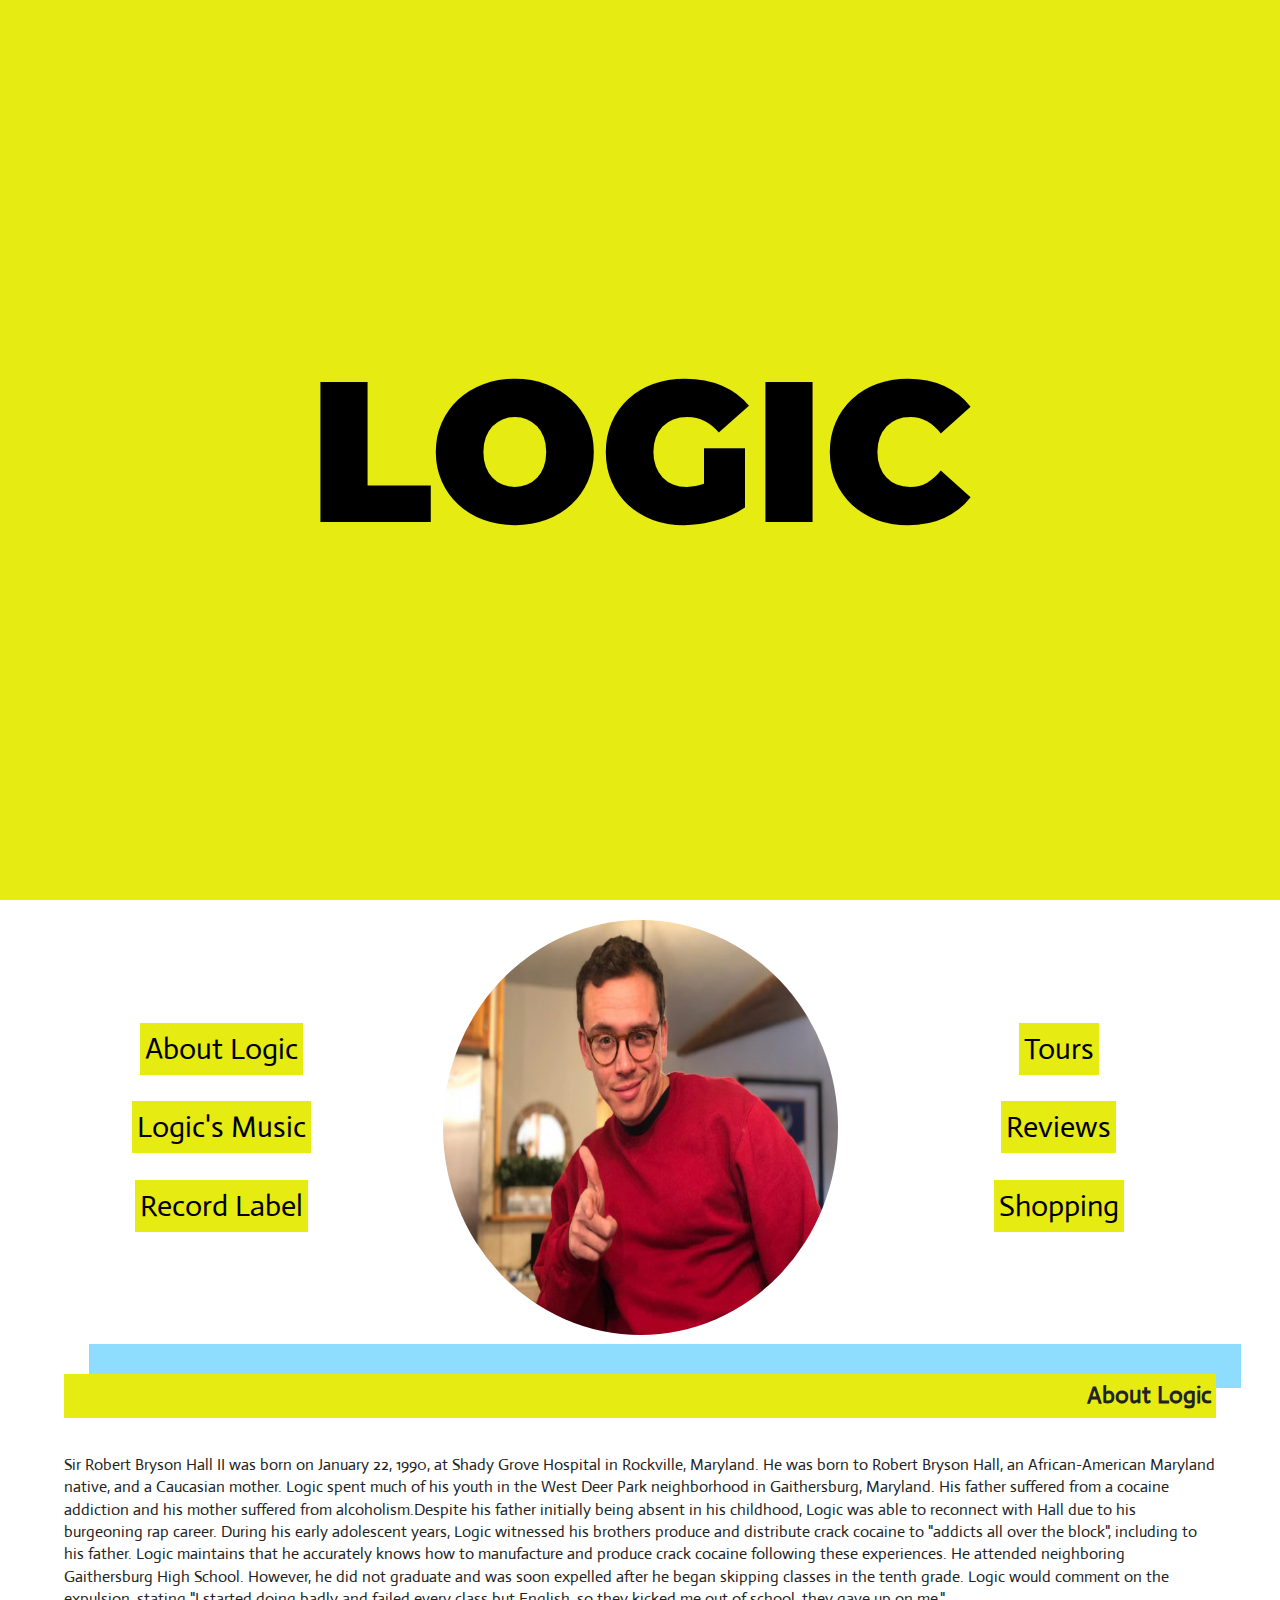
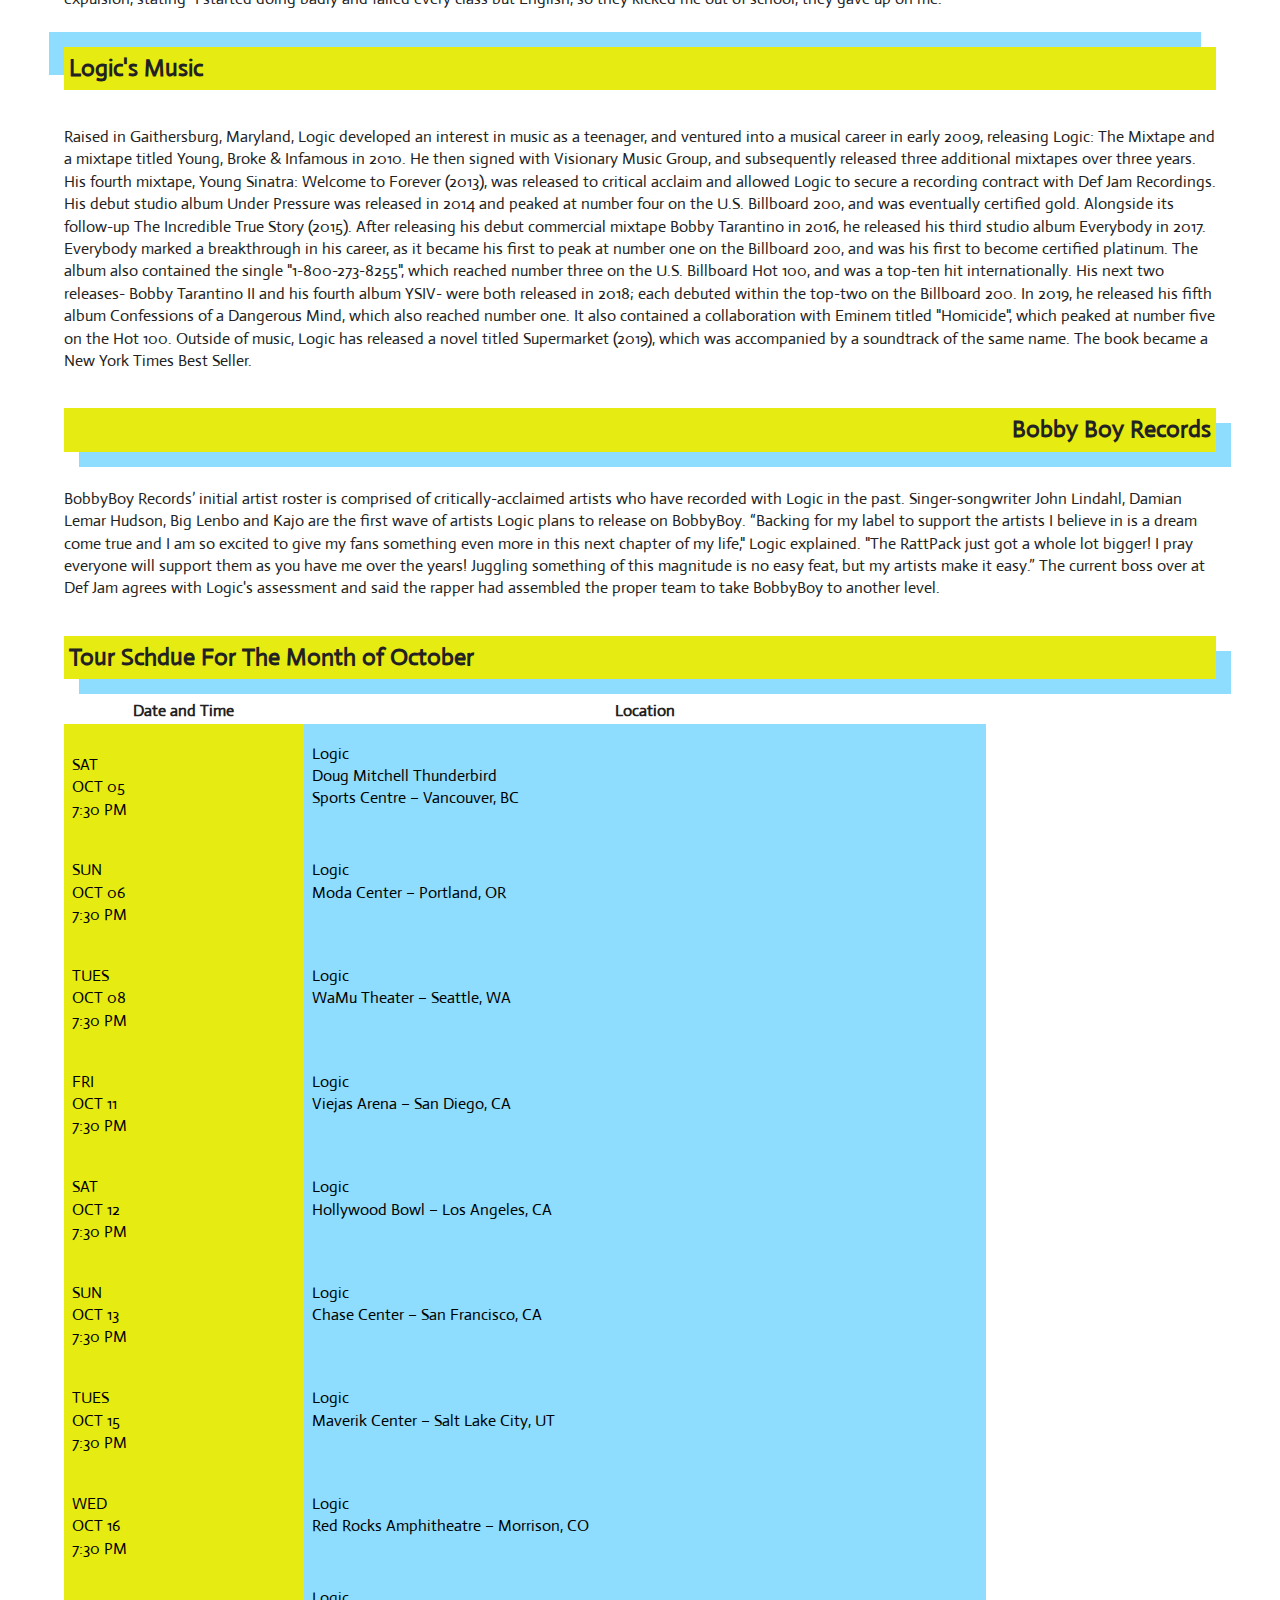
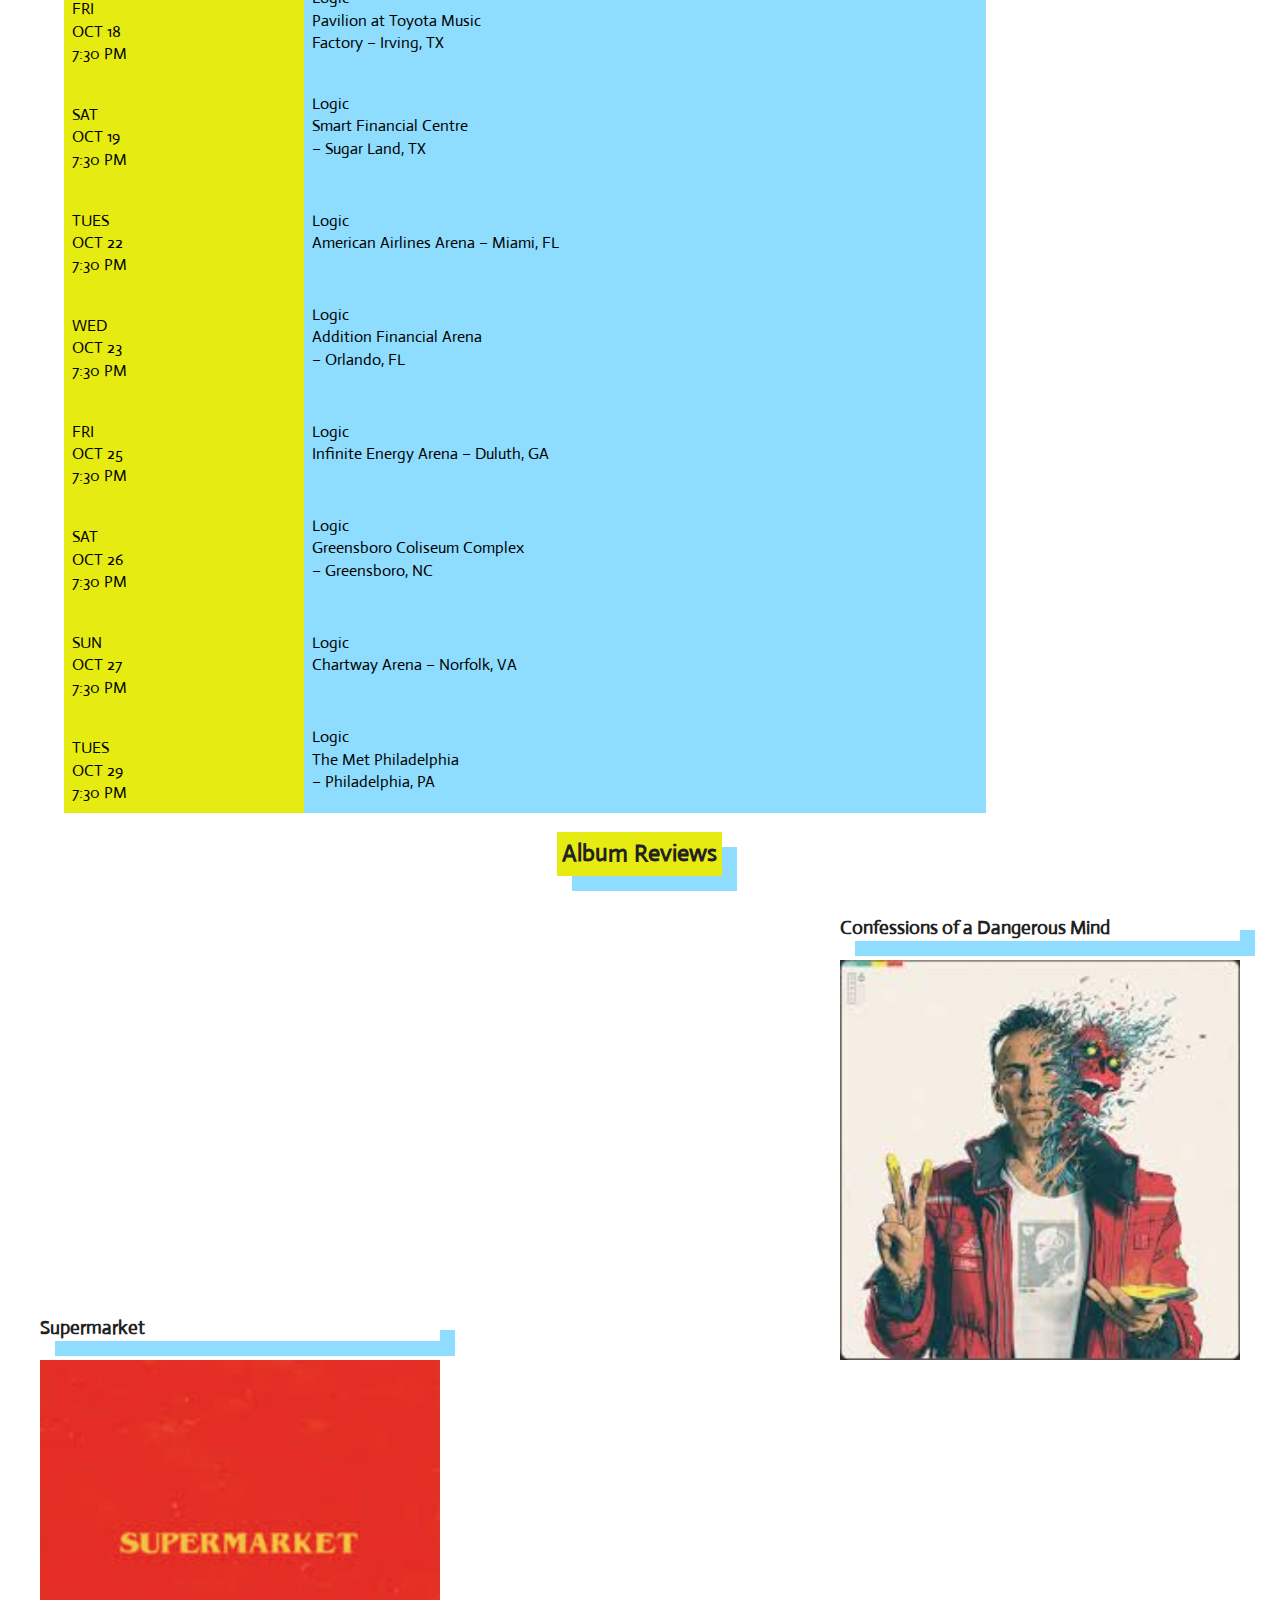
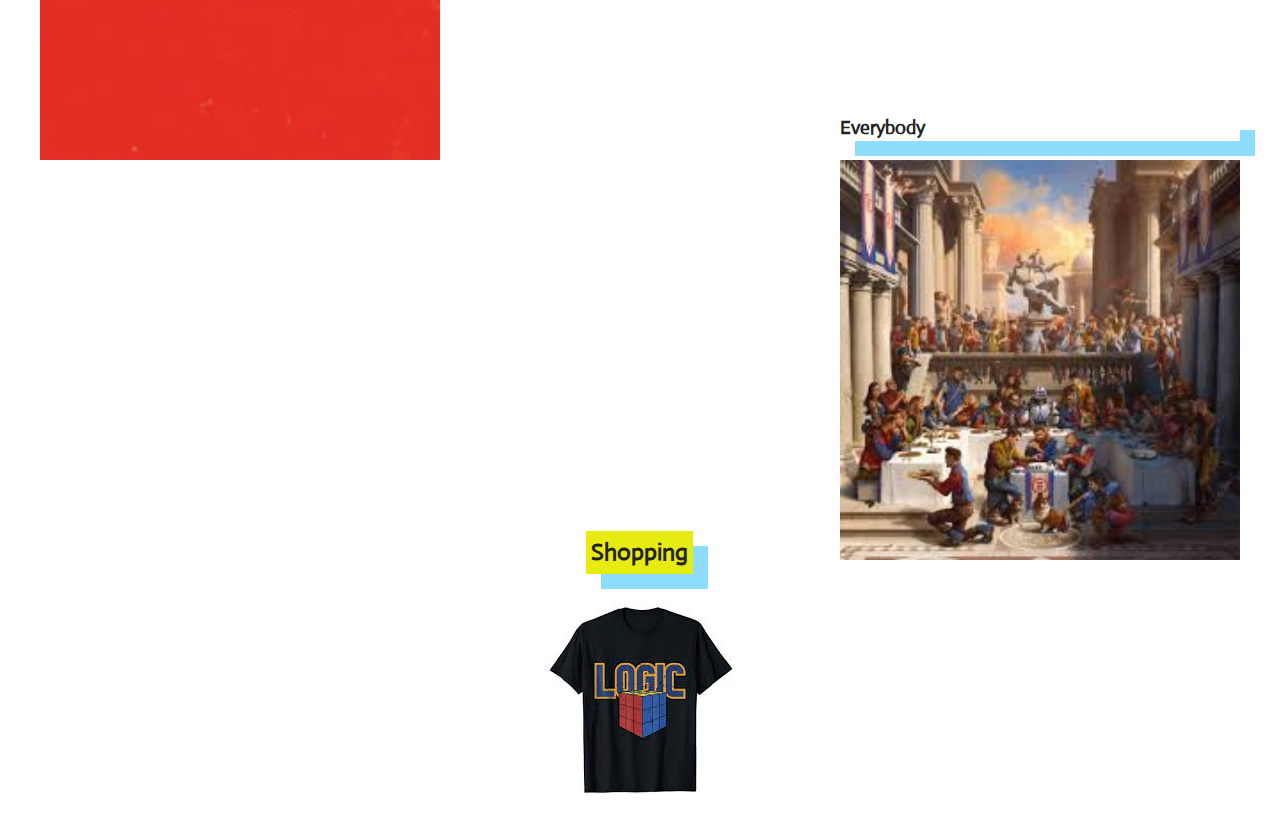
==== commit 9d002b43: "New Changes 11/4" ====
--- a/index.html
+++ b/index.html
@@ -25,13 +25,26 @@
 </section>
 
 <section class="links">
-    <h2>About Logic</h2>
-    <h2>Logic's Msuic</h2>
-    <h2>Record Label</h2>
-    <h2>Tours</h2>
-    <h2>Reviews</h2>
-    <h2>Shopping</h2>
-    <img src= "img/Photo_Logic.jpg"/>
+  <div class="linksbox">
+    <a>About Logic</a>
+    <a>Logic's Music</a>
+    <a>Record Label</a>
+  </div>
+  <div class="logicavatar">
+    <img src="img/Photo_Logic.jpg" alt="Avatar">
+  </div>
+
+    <div class="linksbox">
+      <a>Tours</a>
+      <a>Reviews</a>
+      <a>Shopping</a>
+    </div>
+
+
+</section>
+
+
+
 
 <section class="about">
   <h2 class="logicshadow3">About Logic</h2>
--- a/css/main.css
+++ b/css/main.css
@@ -102,6 +102,7 @@
   font-family: 'Actor', sans-serif;
 }
 
+
 h2{
   background-color: #E6EB12;
   padding: 5px;
@@ -134,6 +135,44 @@
      font-weight: 900 !important;
      font-size: 200px;
      color: #000;
+   }
+
+   .links{
+     width: 100%;
+     display: flex;
+     justify-content: space-between;
+     align-items: center;
+     margin: 0 auto;
+   }
+
+   .logicavatar{
+   }
+
+   .linksbox{
+     width: 90%;
+     display: flex;
+     justify-content: center;
+     align-items: center;
+     flex-direction: column;
+     margin: 0 auto;
+
+   }
+
+   .linksbox a{
+     padding: 1%;
+     font-size: 30px;
+     color: #000;
+     text-decoration: none;
+     background-color: #E6EB12;
+     padding: 5px;
+     margin: 3%;
+   }
+
+   .logicavatar img{
+     	border-radius: 50%;
+      width: 395px;
+      height: 415px;
+       margin: 5% 0 5% 0;
    }
 
    .about{
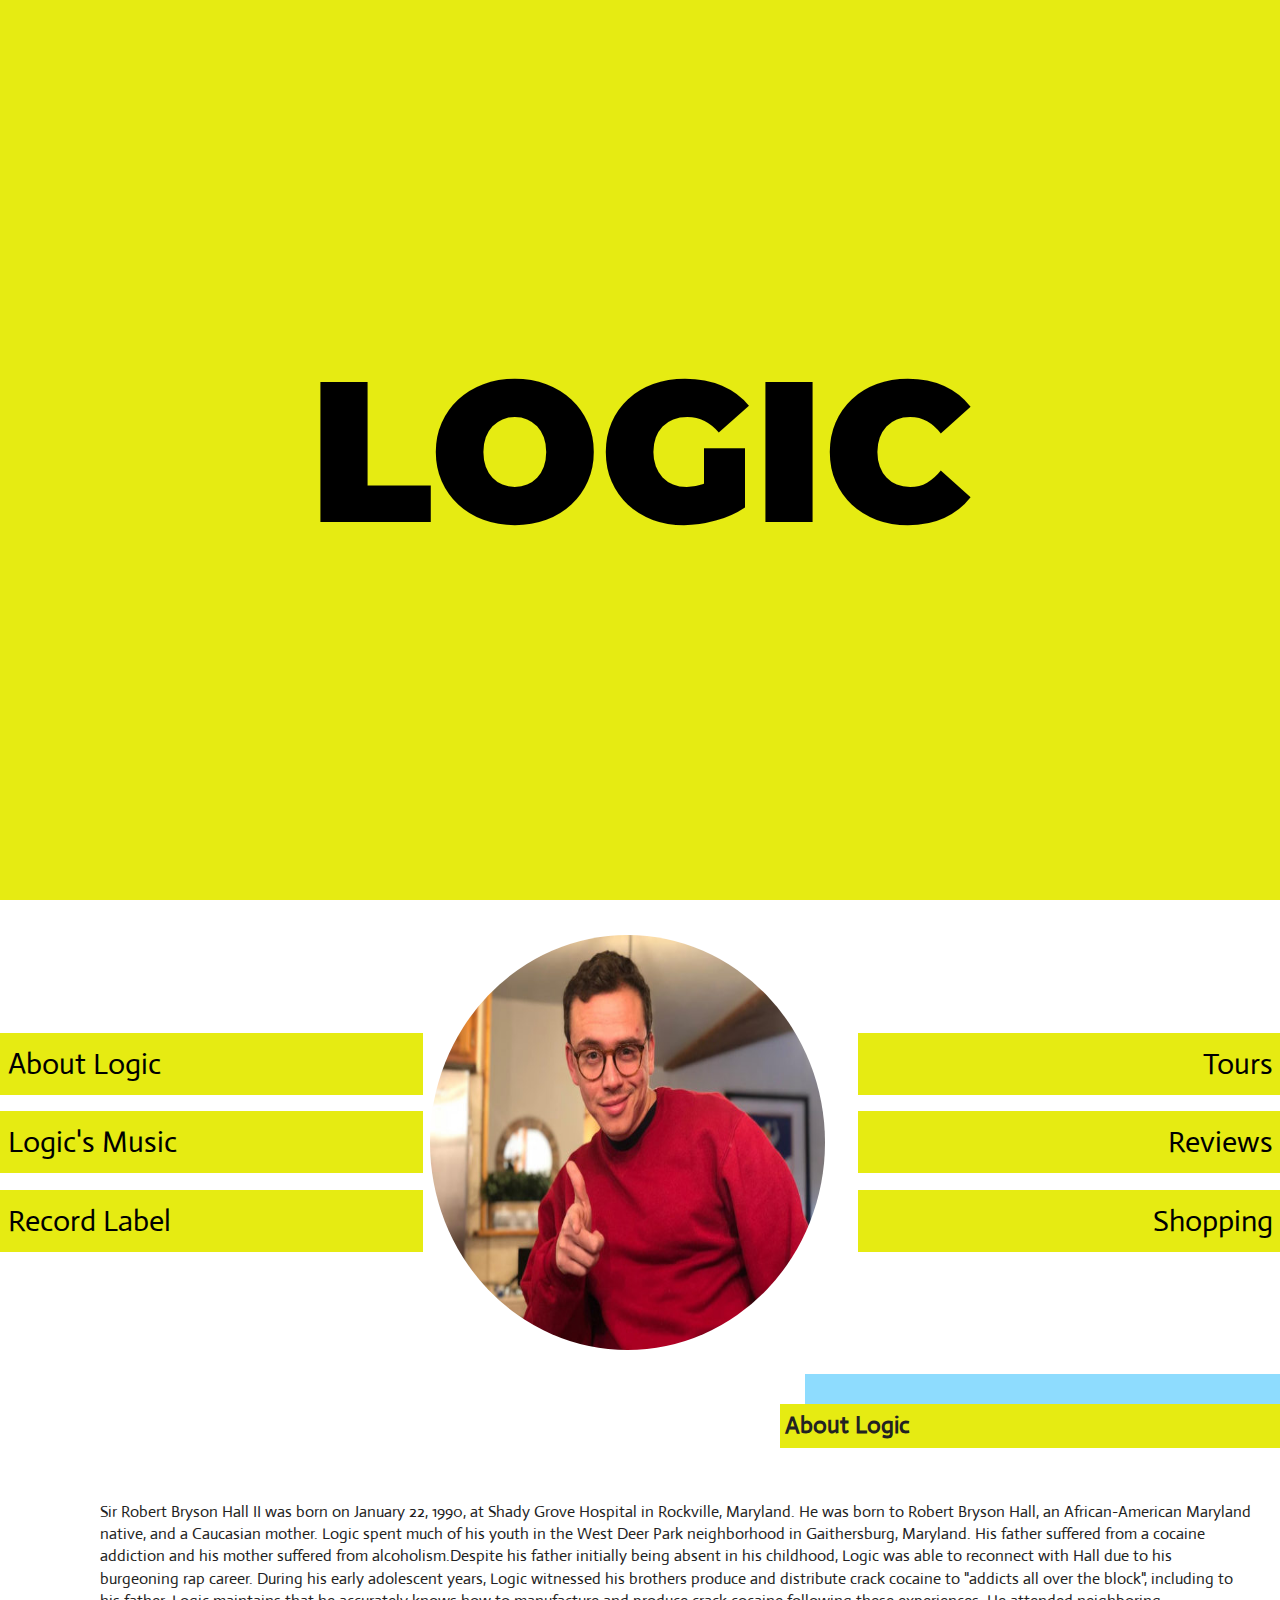
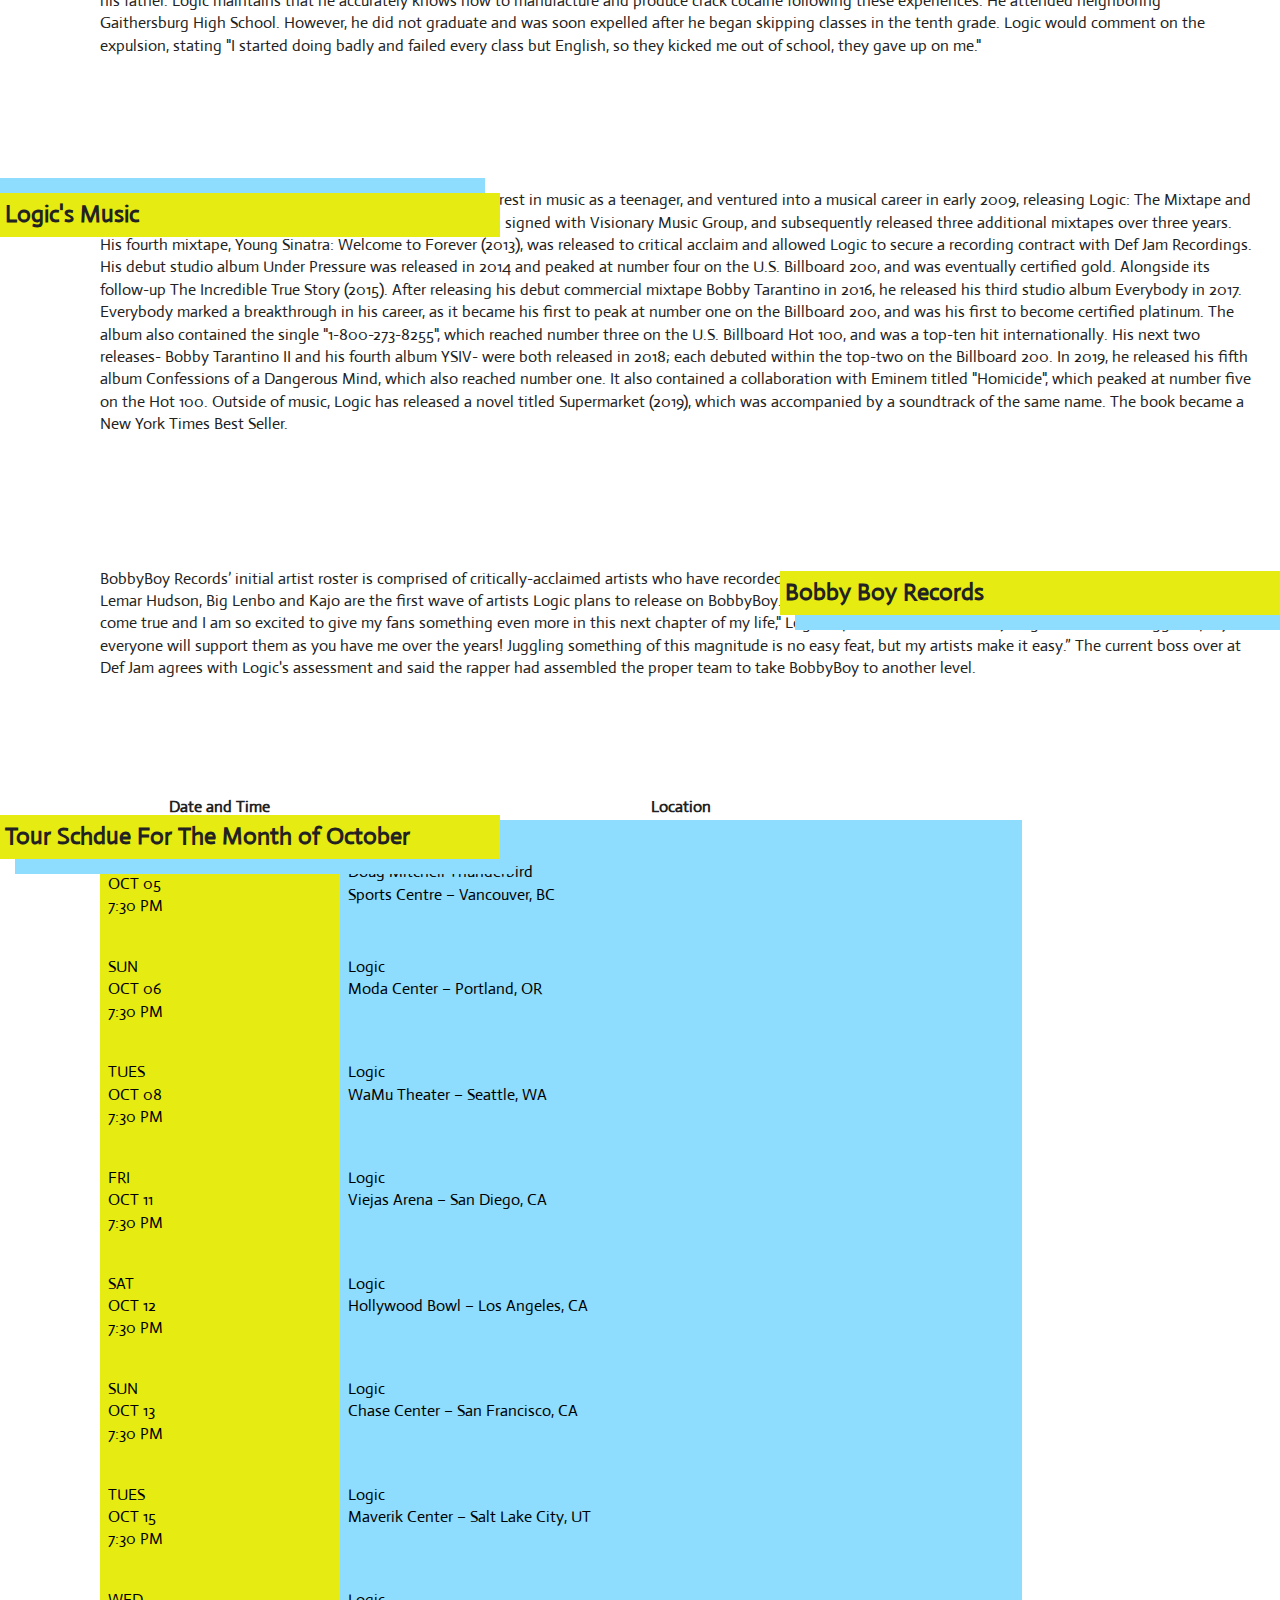
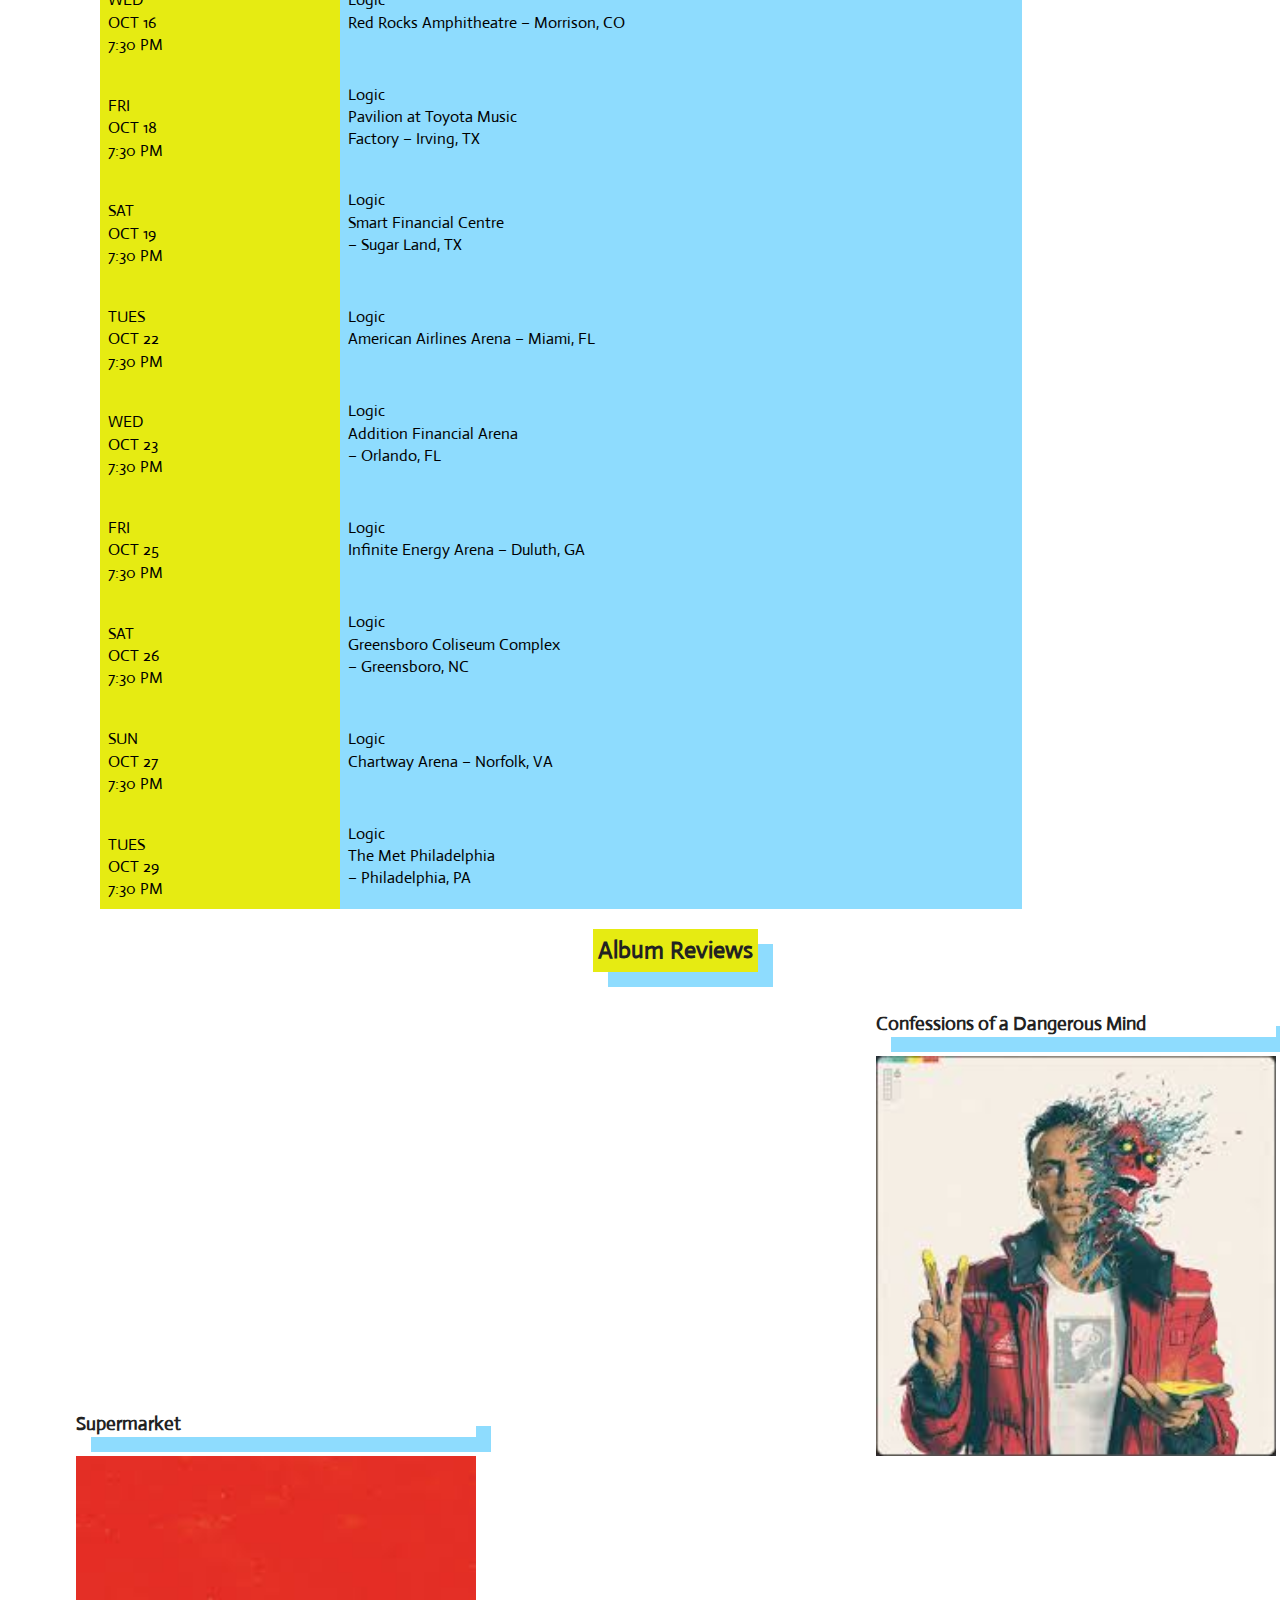
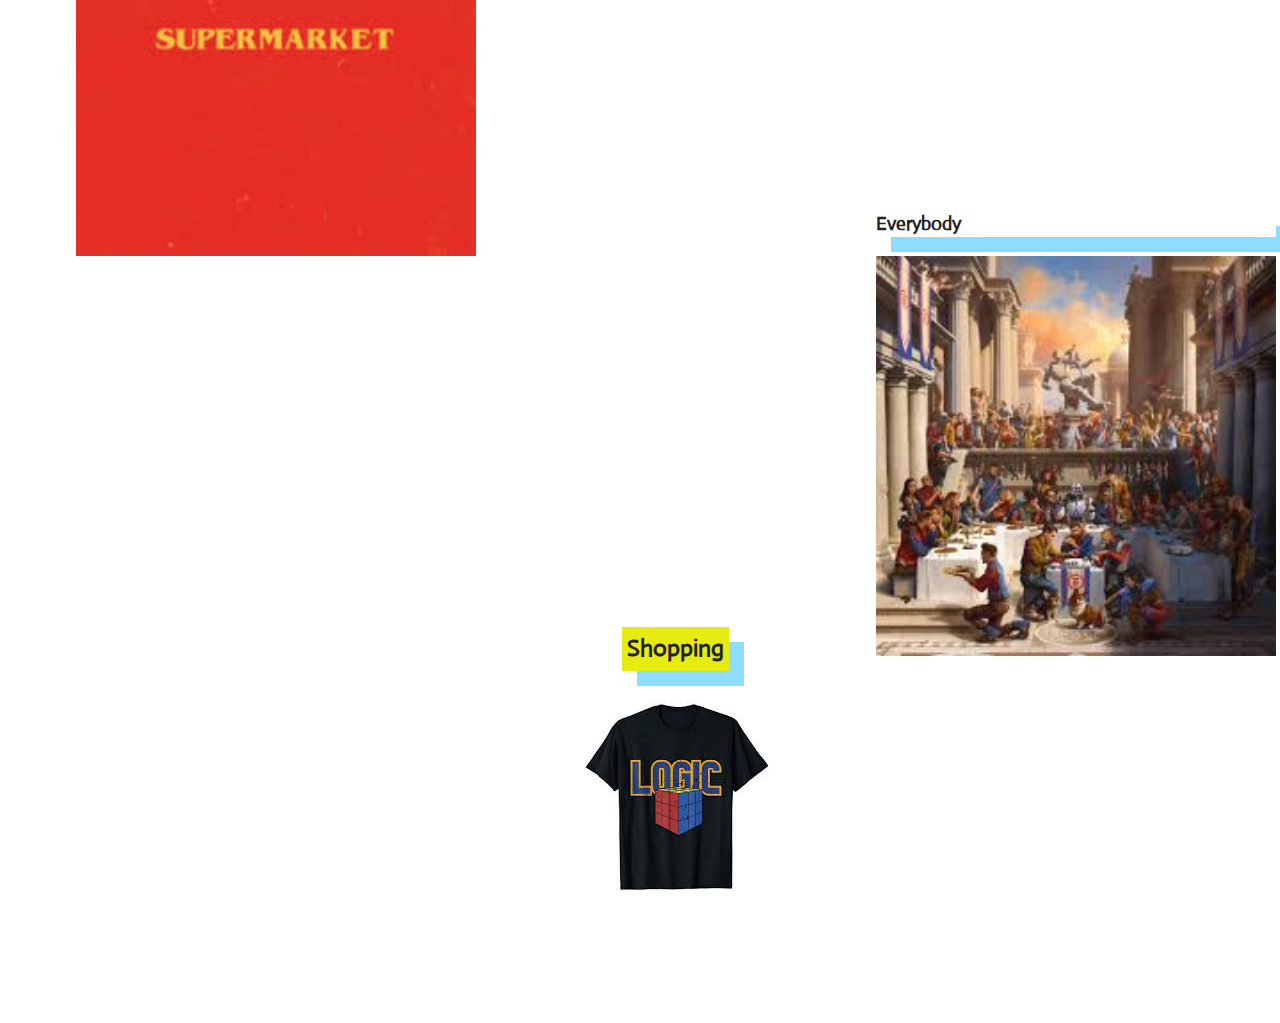
==== commit bb98dccc: "Direct Upload" ====
--- a/index.html
+++ b/index.html
@@ -25,7 +25,7 @@
 </section>
 
 <section class="links">
-  <div class="linksbox">
+  <div class="linksboxleft">
     <a>About Logic</a>
     <a>Logic's Music</a>
     <a>Record Label</a>
@@ -34,7 +34,7 @@
     <img src="img/Photo_Logic.jpg" alt="Avatar">
   </div>
 
-    <div class="linksbox">
+    <div class="linksboxright">
       <a>Tours</a>
       <a>Reviews</a>
       <a>Shopping</a>
@@ -44,49 +44,45 @@
 </section>
 
 
-
+<div class="right">
+<h2 class="logicshadow3">About Logic</h2>
+</div>
 
 <section class="about">
-  <h2 class="logicshadow3">About Logic</h2>
-
-  <p> Sir Robert Bryson Hall II was born on January 22, 1990, at Shady Grove Hospital in Rockville, Maryland. He was born to Robert Bryson Hall, an African-American Maryland native, and a Caucasian mother. Logic spent much of his youth in the West Deer Park neighborhood in Gaithersburg, Maryland. His father suffered from a cocaine addiction and his mother suffered from alcoholism.Despite his father initially being absent in his childhood, Logic was able to reconnect with Hall due to his burgeoning rap career. During his early adolescent years, Logic witnessed his brothers produce and distribute crack cocaine to "addicts all over the block", including to his father. Logic maintains that he accurately knows how to manufacture and produce crack cocaine following these experiences. He attended neighboring Gaithersburg High School. However, he did not graduate and was soon expelled after he began skipping classes in the tenth grade. Logic would comment on the expulsion, stating "I started doing badly and failed every class but English, so they kicked me out of school, they gave up on me."
-
+    <p> Sir Robert Bryson Hall II was born on January 22, 1990, at Shady Grove Hospital in Rockville, Maryland. He was born to Robert Bryson Hall, an African-American Maryland native, and a Caucasian mother. Logic spent much of his youth in the West Deer Park neighborhood in Gaithersburg, Maryland. His father suffered from a cocaine addiction and his mother suffered from alcoholism.Despite his father initially being absent in his childhood, Logic was able to reconnect with Hall due to his burgeoning rap career. During his early adolescent years, Logic witnessed his brothers produce and distribute crack cocaine to "addicts all over the block", including to his father. Logic maintains that he accurately knows how to manufacture and produce crack cocaine following these experiences. He attended neighboring Gaithersburg High School. However, he did not graduate and was soon expelled after he began skipping classes in the tenth grade. Logic would comment on the expulsion, stating "I started doing badly and failed every class but English, so they kicked me out of school, they gave up on me."
   </p>
 
 </section>
 
-
+<div class="left">
+  <h2 class="logicshadow2">Logic's Music</h2>
+  </div>
 <section class="music">
-
-  <h2 class="logicshadow2">Logic's Music</h2>
-
   <p>Raised in Gaithersburg, Maryland, Logic developed an interest in music as a teenager, and ventured into a musical career in early 2009, releasing Logic: The Mixtape and a mixtape titled Young, Broke & Infamous in 2010. He then signed with Visionary Music Group, and subsequently released three additional mixtapes over three years. His fourth mixtape, Young Sinatra: Welcome to Forever (2013), was released to critical acclaim and allowed Logic to secure a recording contract with Def Jam Recordings. His debut studio album Under Pressure was released in 2014 and peaked at number four on the U.S. Billboard 200, and was eventually certified gold. Alongside its follow-up The Incredible True Story (2015). After releasing his debut commercial mixtape Bobby Tarantino in 2016, he released his third studio album Everybody in 2017.
   Everybody marked a breakthrough in his career, as it became his first to peak at number one on the Billboard 200, and was his first to become certified platinum. The album also contained the single "1-800-273-8255", which reached number three on the U.S. Billboard Hot 100, and was a top-ten hit internationally. His next two releases- Bobby Tarantino II and his fourth album YSIV- were both released in 2018; each debuted within the top-two on the Billboard 200.
   In 2019, he released his fifth album Confessions of a Dangerous Mind, which also reached number one. It also contained a collaboration with Eminem titled "Homicide", which peaked at number five on the Hot 100.
   Outside of music, Logic has released a novel titled Supermarket (2019), which was accompanied by a soundtrack of the same name. The book became a New York Times Best Seller.
-
   </p>
 
 </section>
 
+<div class="right">
+  <h2 class="logicshadow">Bobby Boy Records</h2>
+  </div>
 <section class="record_lable">
-  <h2 class="logicshadow">Bobby Boy Records</h2>
-
   <p>BobbyBoy Records’ initial artist roster is comprised of critically-acclaimed artists who have recorded with Logic in the past.
   Singer-songwriter John Lindahl, Damian Lemar Hudson, Big Lenbo and Kajo are the first wave of artists Logic plans to release on BobbyBoy.
   “Backing for my label to support the artists I believe in is a dream come true and I am so excited to give my fans something even more in this next chapter of my life," Logic explained. "The RattPack just got a whole lot bigger! I pray everyone will support them as you have me over the years! Juggling something of this magnitude is no easy feat, but my artists make it easy.”
   The current boss over at Def Jam agrees with Logic's assessment and said the rapper had assembled the proper team to take BobbyBoy to another level.
-
   </p>
 
   </section>
 
+  <div class="left">
+    <h2 class="logicshadow">Tour Schdue For The Month of October</h2>
+    </div>
 <section class="tours">
-  <h2 class="logicshadow">Tour Schdue For The Month of October</h2>
-
-  <html>
-
-  <body>
+  
 
   <table style="style=border-collapse: collapse; border: none;">
    <tr>
--- a/css/main.css
+++ b/css/main.css
@@ -120,6 +120,18 @@
   box-shadow: 25px -30px rgba(142,220,254,1);
 }
 
+.left{
+  position: absolute;
+  left: 0px;
+  width: 500px;
+}
+
+.right{
+  position: absolute;
+  right: 0px;
+  width: 500px;
+}
+
 
    .hero{
      height: 100vh;
@@ -146,26 +158,52 @@
    }
 
    .logicavatar{
-   }
-
-   .linksbox{
-     width: 90%;
+     margin: 15px;
+   }
+
+   .linksboxleft{
+     width: 80%;
      display: flex;
      justify-content: center;
      align-items: center;
      flex-direction: column;
      margin: 0 auto;
-
-   }
-
-   .linksbox a{
+     text-align: start;
+    
+
+   }
+
+   .linksboxright{
+    width: 80%;
+    display: flex;
+    justify-content: center;
+    align-items: center;
+    flex-direction: column;
+    margin: 0 auto;
+    text-align: right;
+    padding: 10px 0px 10px 25px;
+  }
+
+   .linksboxleft a{
+    padding: 1%;
+    font-size: 30px;
+    color: #000;
+    text-decoration: none;
+    background-color: #E6EB12;
+    padding: 10px 0px 10px 15px;
+    margin: 2%;
+    width: 100%;
+   }
+
+   .linksboxright a{
      padding: 1%;
      font-size: 30px;
      color: #000;
      text-decoration: none;
      background-color: #E6EB12;
-     padding: 5px;
-     margin: 3%;
+     padding: 10px 15px 10px 0px;
+     margin: 2%;
+     width: 100%;
    }
 
    .logicavatar img{
@@ -179,15 +217,17 @@
      width: 90%;
      display: flex;
      align-items: right;
-     margin: 0 auto;
+     margin: 100px;
      flex-direction: column;
    }
 
     .about h2{
       font-family: 'Actor', Regular;
-      font-size: 70px
+      font-size: 70px;
       color:#000;
       text-align: right;
+      position: absolute;
+      right: 0px;
     }
 
     .music h2{
@@ -202,7 +242,7 @@
       width: 90%;
       display: flex;
       align-items: left;
-      margin: 0 auto;
+      margin: 100px;
       flex-direction: column;
     }
 
@@ -218,7 +258,7 @@
       width: 90%;
       display: flex;
       align-items: right;
-      margin: 0 auto;
+      margin: 100px;
       flex-direction: column;
     }
 
@@ -235,7 +275,7 @@
       width: 90%;
       display: flex;
       align-items: left;
-      margin: 0 auto;
+      margin: 100px;
       flex-direction: column;
     }
 
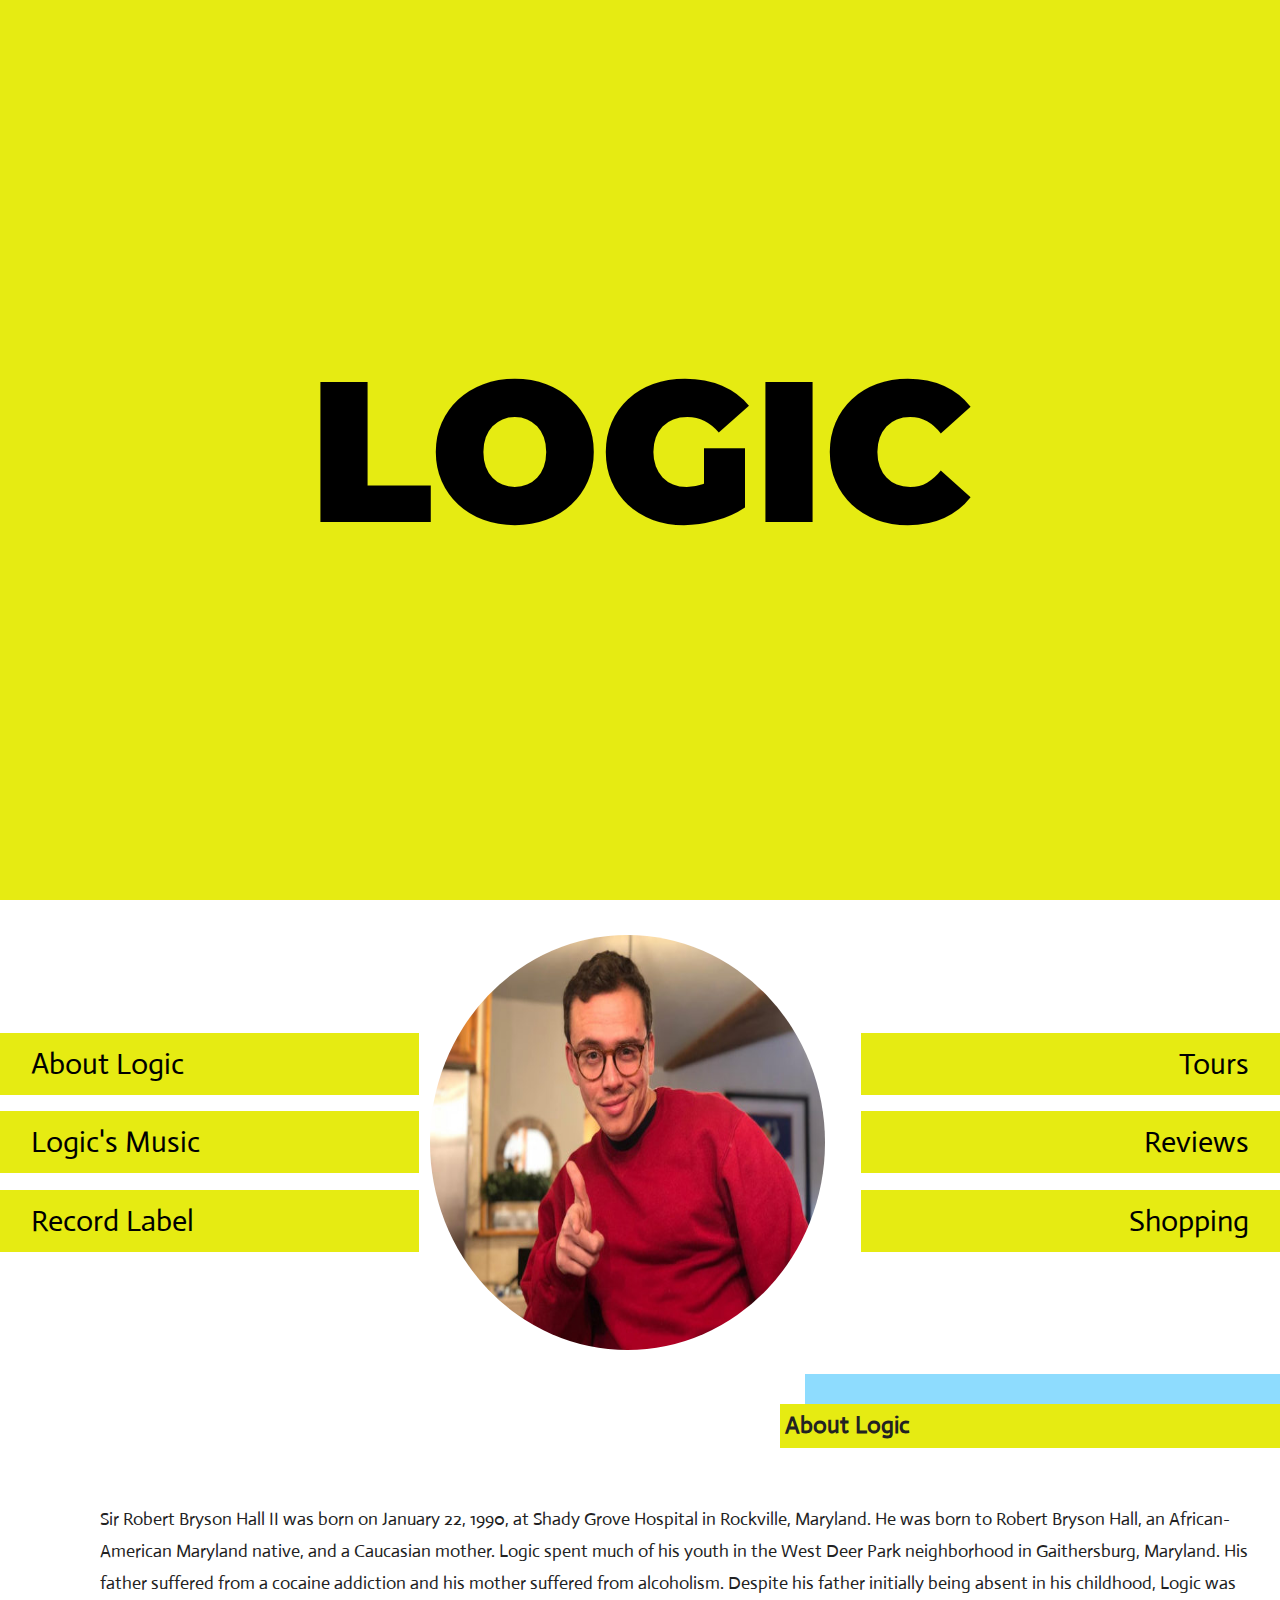
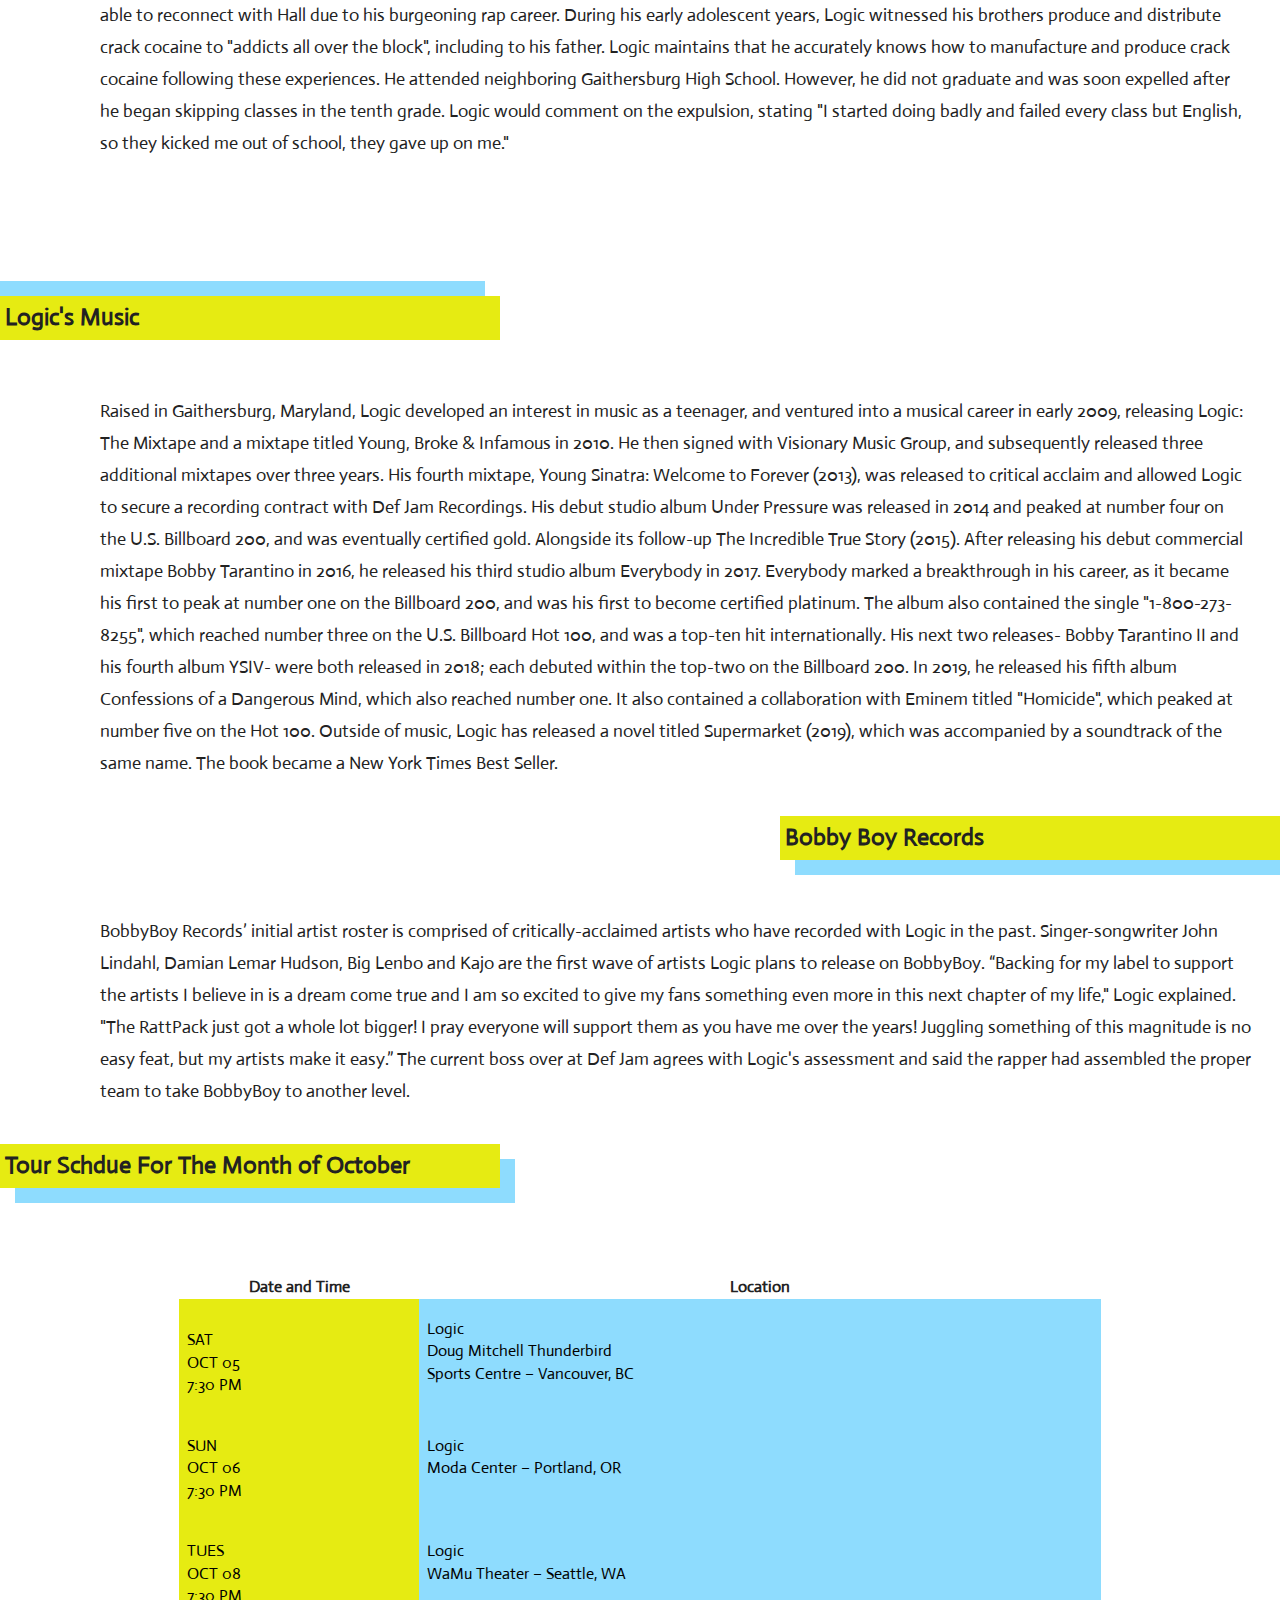
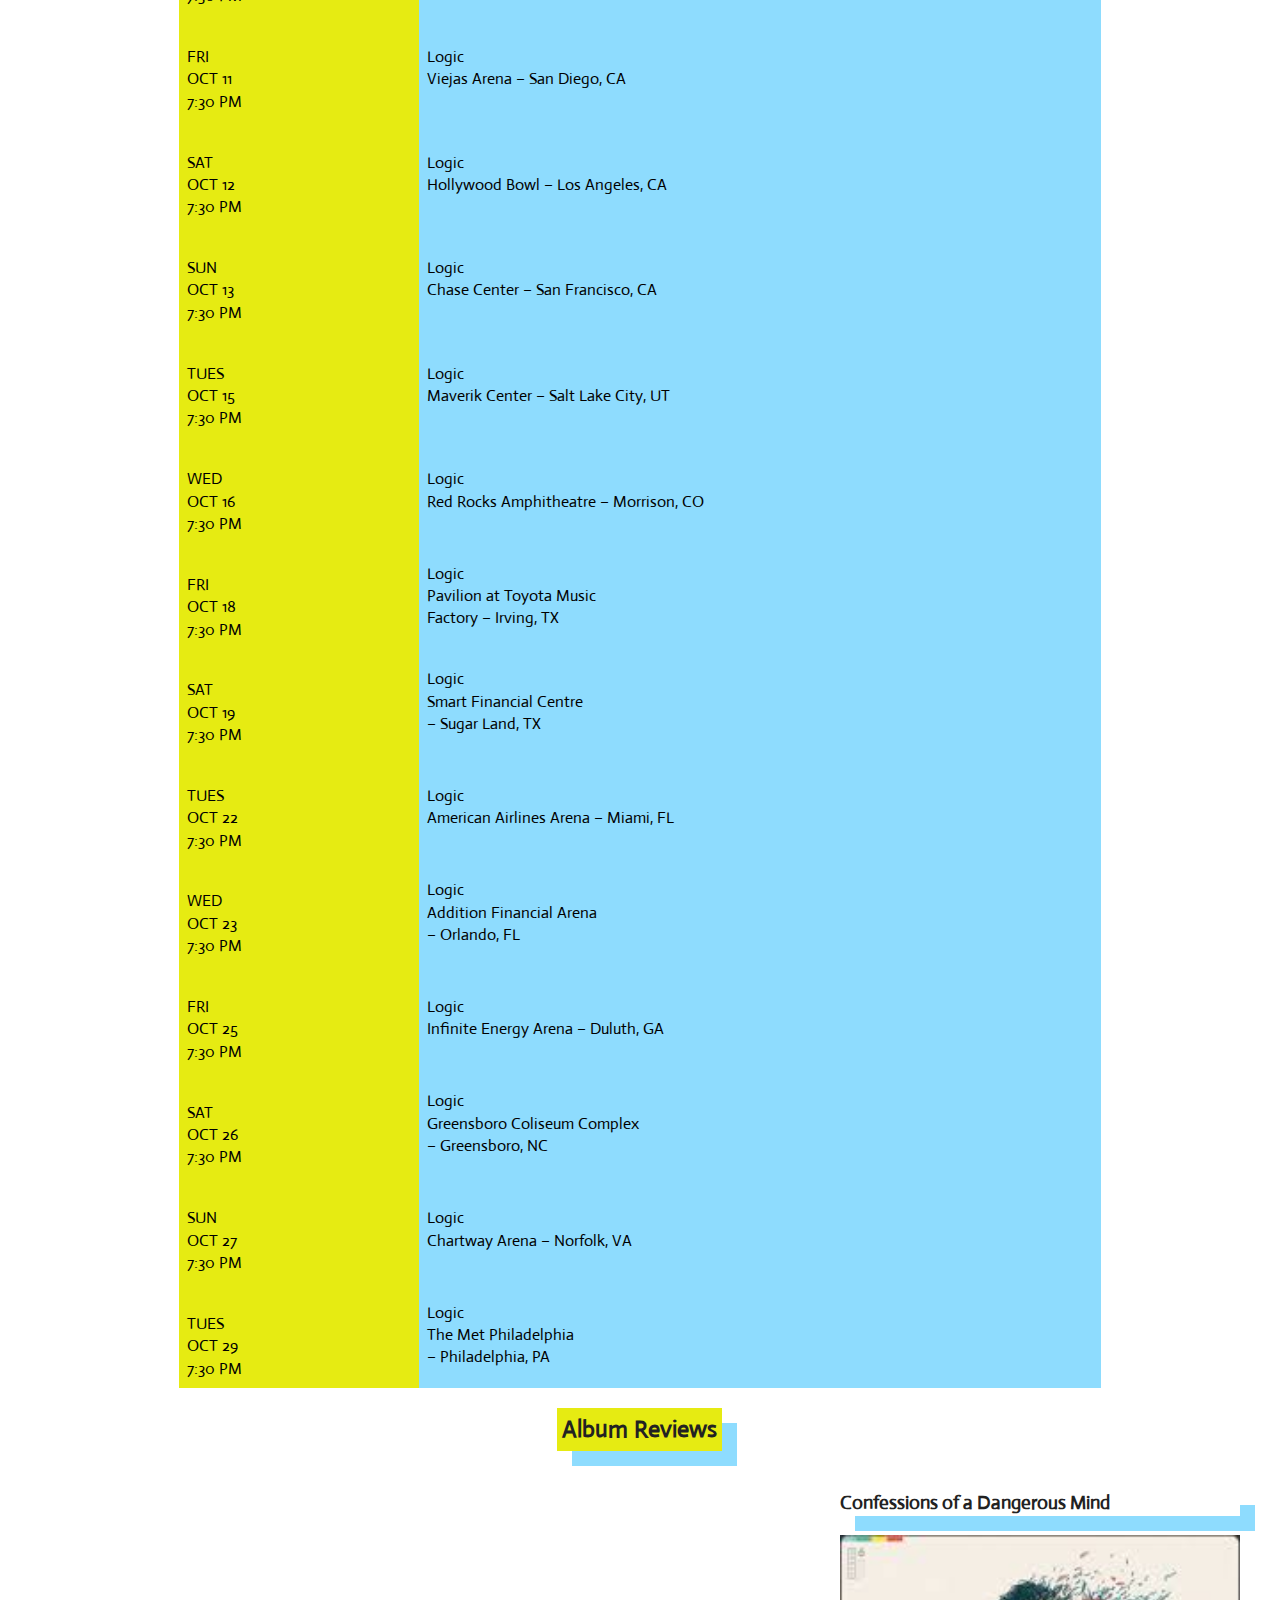
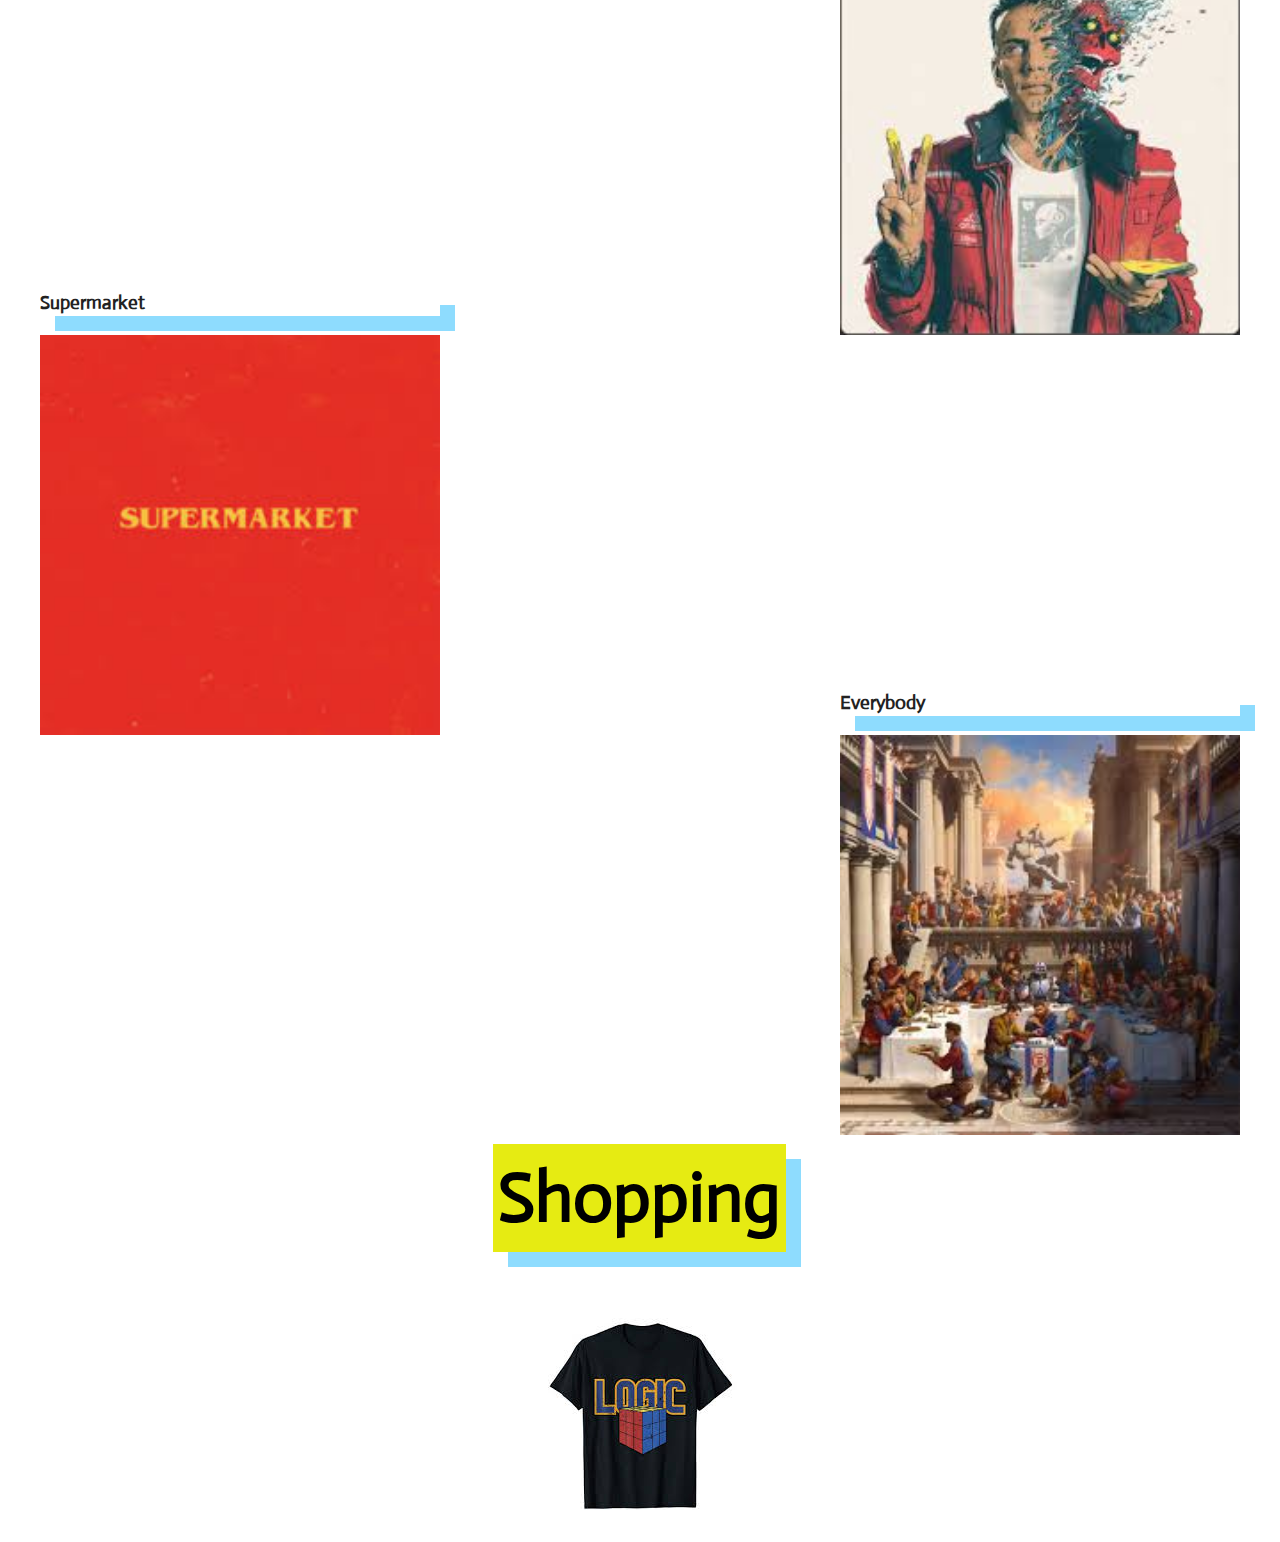
==== commit 2b18c525: "Further Updates" ====
--- a/index.html
+++ b/index.html
@@ -26,18 +26,18 @@
 
 <section class="links">
   <div class="linksboxleft">
-    <a>About Logic</a>
-    <a>Logic's Music</a>
-    <a>Record Label</a>
+    <a href="#about">About Logic</a>
+    <a href="#music">Logic's Music</a>
+    <a href="#records">Record Label</a>
   </div>
   <div class="logicavatar">
     <img src="img/Photo_Logic.jpg" alt="Avatar">
   </div>
 
     <div class="linksboxright">
-      <a>Tours</a>
-      <a>Reviews</a>
-      <a>Shopping</a>
+      <a href="#tour">Tours</a>
+      <a href="#reviews">Reviews</a>
+      <a href="#merch">Shopping</a>
     </div>
 
 
@@ -45,17 +45,17 @@
 
 
 <div class="right">
-<h2 class="logicshadow3">About Logic</h2>
+<h2 class="logicshadow3" id="about">About Logic</h2>
 </div>
 
 <section class="about">
-    <p> Sir Robert Bryson Hall II was born on January 22, 1990, at Shady Grove Hospital in Rockville, Maryland. He was born to Robert Bryson Hall, an African-American Maryland native, and a Caucasian mother. Logic spent much of his youth in the West Deer Park neighborhood in Gaithersburg, Maryland. His father suffered from a cocaine addiction and his mother suffered from alcoholism.Despite his father initially being absent in his childhood, Logic was able to reconnect with Hall due to his burgeoning rap career. During his early adolescent years, Logic witnessed his brothers produce and distribute crack cocaine to "addicts all over the block", including to his father. Logic maintains that he accurately knows how to manufacture and produce crack cocaine following these experiences. He attended neighboring Gaithersburg High School. However, he did not graduate and was soon expelled after he began skipping classes in the tenth grade. Logic would comment on the expulsion, stating "I started doing badly and failed every class but English, so they kicked me out of school, they gave up on me."
+    <p> Sir Robert Bryson Hall II was born on January 22, 1990, at Shady Grove Hospital in Rockville, Maryland. He was born to Robert Bryson Hall, an African-American Maryland native, and a Caucasian mother. Logic spent much of his youth in the West Deer Park neighborhood in Gaithersburg, Maryland. His father suffered from a cocaine addiction and his mother suffered from alcoholism. Despite his father initially being absent in his childhood, Logic was able to reconnect with Hall due to his burgeoning rap career. During his early adolescent years, Logic witnessed his brothers produce and distribute crack cocaine to "addicts all over the block", including to his father. Logic maintains that he accurately knows how to manufacture and produce crack cocaine following these experiences. He attended neighboring Gaithersburg High School. However, he did not graduate and was soon expelled after he began skipping classes in the tenth grade. Logic would comment on the expulsion, stating "I started doing badly and failed every class but English, so they kicked me out of school, they gave up on me."
   </p>
 
 </section>
 
 <div class="left">
-  <h2 class="logicshadow2">Logic's Music</h2>
+  <h2 class="logicshadow2" id="music">Logic's Music</h2>
   </div>
 <section class="music">
   <p>Raised in Gaithersburg, Maryland, Logic developed an interest in music as a teenager, and ventured into a musical career in early 2009, releasing Logic: The Mixtape and a mixtape titled Young, Broke & Infamous in 2010. He then signed with Visionary Music Group, and subsequently released three additional mixtapes over three years. His fourth mixtape, Young Sinatra: Welcome to Forever (2013), was released to critical acclaim and allowed Logic to secure a recording contract with Def Jam Recordings. His debut studio album Under Pressure was released in 2014 and peaked at number four on the U.S. Billboard 200, and was eventually certified gold. Alongside its follow-up The Incredible True Story (2015). After releasing his debut commercial mixtape Bobby Tarantino in 2016, he released his third studio album Everybody in 2017.
@@ -69,7 +69,7 @@
 <div class="right">
   <h2 class="logicshadow">Bobby Boy Records</h2>
   </div>
-<section class="record_lable">
+<section class="record_lable" id="records">
   <p>BobbyBoy Records’ initial artist roster is comprised of critically-acclaimed artists who have recorded with Logic in the past.
   Singer-songwriter John Lindahl, Damian Lemar Hudson, Big Lenbo and Kajo are the first wave of artists Logic plans to release on BobbyBoy.
   “Backing for my label to support the artists I believe in is a dream come true and I am so excited to give my fans something even more in this next chapter of my life," Logic explained. "The RattPack just got a whole lot bigger! I pray everyone will support them as you have me over the years! Juggling something of this magnitude is no easy feat, but my artists make it easy.”
@@ -79,7 +79,7 @@
   </section>
 
   <div class="left">
-    <h2 class="logicshadow">Tour Schdue For The Month of October</h2>
+    <h2 class="logicshadow" id="tour">Tour Schdue For The Month of October</h2>
     </div>
 <section class="tours">
   
@@ -263,7 +263,7 @@
 
 <section class="ablum_reviews">
 
-  <h2 class="logicshadow">Album Reviews</h2>
+  <h2 class="logicshadow" id="reviews">Album Reviews</h2>
 
     <div class="albums leftside">
       <h3 class="logicshadow"> Confessions of a Dangerous Mind </h3>
@@ -284,7 +284,7 @@
 
 <section class="shopping">
 
-  <h2 class="logicshadow"> Shopping </h2>
+  <h2 class="logicshadow" id="merch"> Shopping </h2>
         <img src= "img/Cube.jpg"/>
 
 </section>
--- a/css/main.css
+++ b/css/main.css
@@ -15,6 +15,8 @@
   color: #222;
   font-size: 1em;
   line-height: 1.4;
+  scroll-behavior: smooth;
+  overflow-x: hidden;
 }
 
 /*
@@ -107,6 +109,12 @@
   background-color: #E6EB12;
   padding: 5px;
 }
+
+p{
+  font-size: 18px;
+  line-height: 2rem;
+}
+
 
 .logicshadow{
   box-shadow: 15px 15px rgba(142,220,254,1);
@@ -169,8 +177,6 @@
      flex-direction: column;
      margin: 0 auto;
      text-align: start;
-    
-
    }
 
    .linksboxright{
@@ -190,9 +196,9 @@
     color: #000;
     text-decoration: none;
     background-color: #E6EB12;
-    padding: 10px 0px 10px 15px;
+    padding: 10px 15px 10px 35px;
     margin: 2%;
-    width: 100%;
+    width: 90%;
    }
 
    .linksboxright a{
@@ -201,9 +207,15 @@
      color: #000;
      text-decoration: none;
      background-color: #E6EB12;
-     padding: 10px 15px 10px 0px;
+     padding: 10px 35px 10px 15px;
      margin: 2%;
-     width: 100%;
+     width: 90%;
+   }
+
+   .linksboxleft a:hover,
+   .linksboxright a:hover{
+     background-color: #0028b9;
+     color: #fff;
    }
 
    .logicavatar img{
@@ -219,6 +231,8 @@
      align-items: right;
      margin: 100px;
      flex-direction: column;
+     position: relative;
+
    }
 
     .about h2{
@@ -244,6 +258,8 @@
       align-items: left;
       margin: 100px;
       flex-direction: column;
+      position: relative;
+      top: 100px;
     }
 
     .record_lable h2{
@@ -260,6 +276,8 @@
       align-items: right;
       margin: 100px;
       flex-direction: column;
+      position: relative;
+      top: 100px;
     }
 
 
@@ -271,13 +289,16 @@
 
     }
 
-    .tours{
+    .tours {
       width: 90%;
       display: flex;
-      align-items: left;
-      margin: 100px;
+      justify-content: center;
+      align-items: center;
+      margin: 0 auto;
       flex-direction: column;
-    }
+      position: relative;
+      top: 150px;
+  }
 
     table{
       width: 80%;
@@ -320,7 +341,7 @@
 
     .shopping h2{
       font-family: 'Actor', Regular;
-      font-size: 70px
+      font-size: 70px; 
       color:#000;
       text-align: left;
 
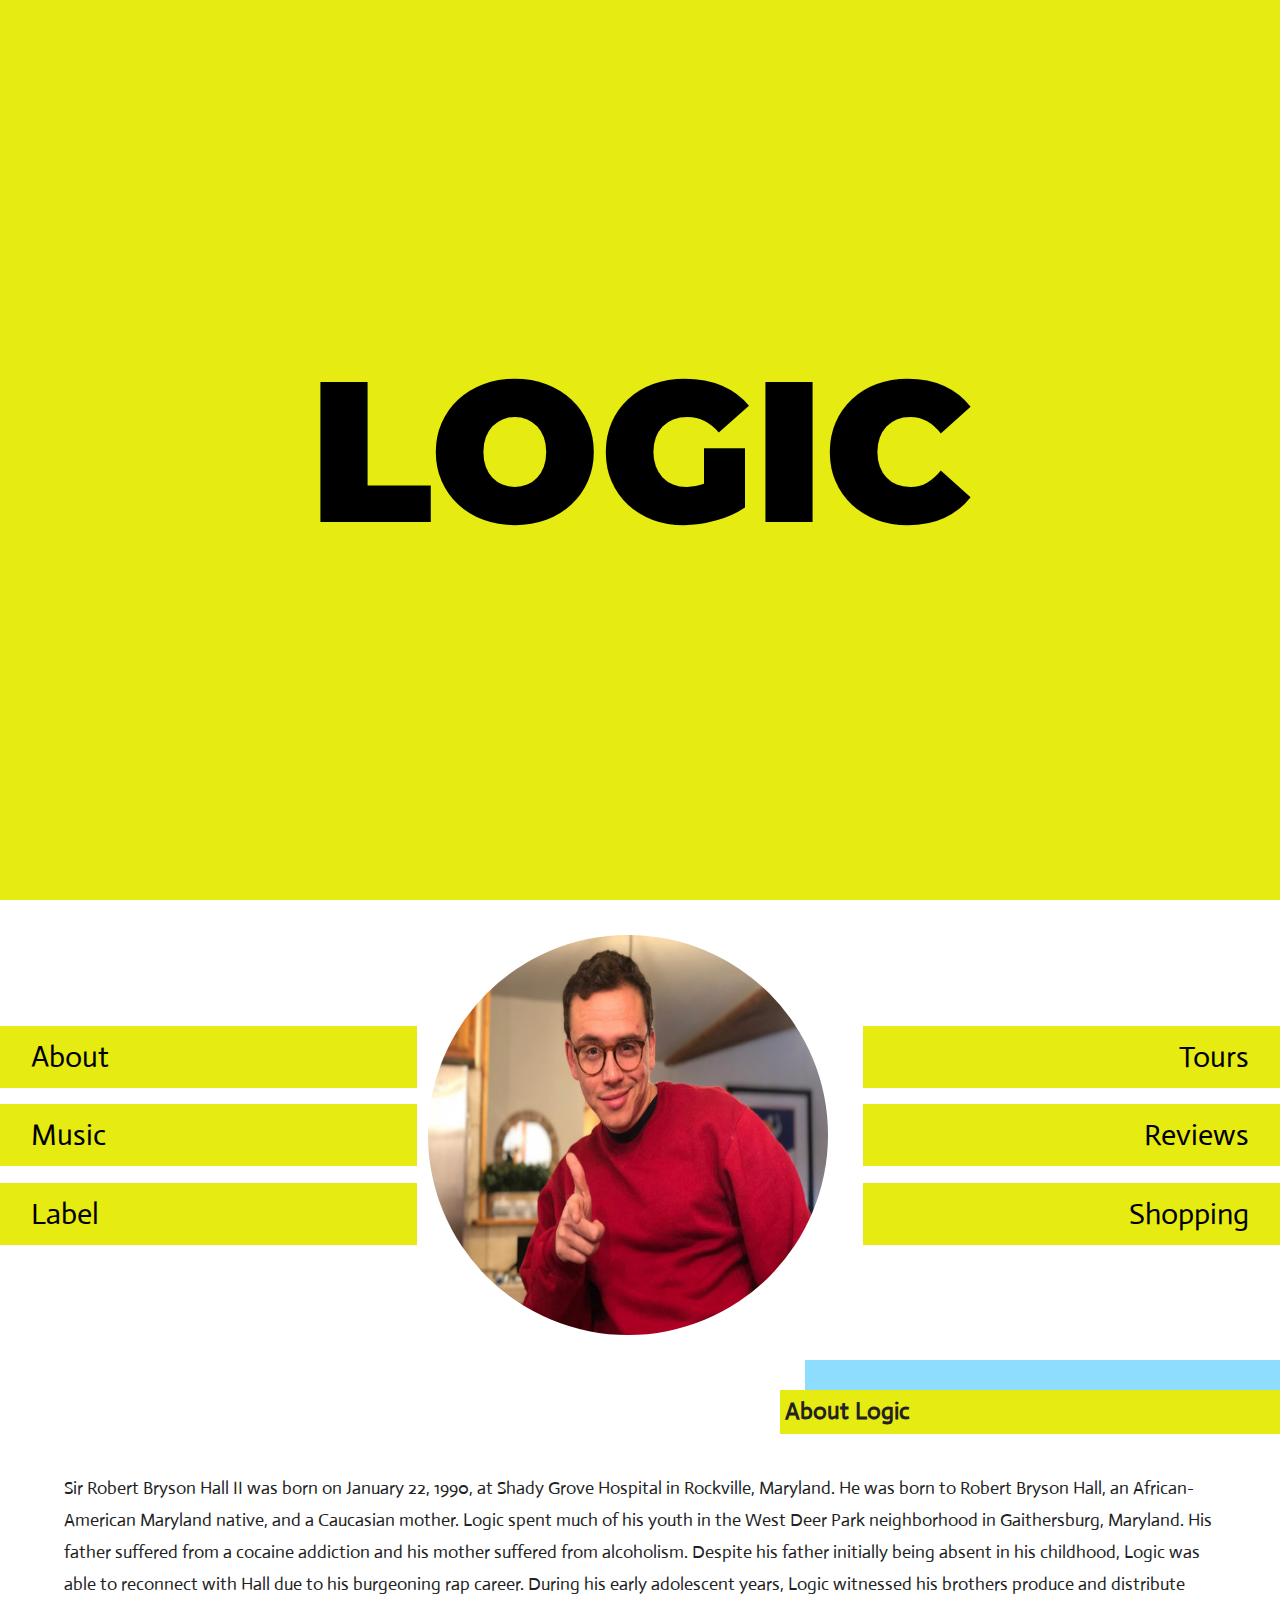
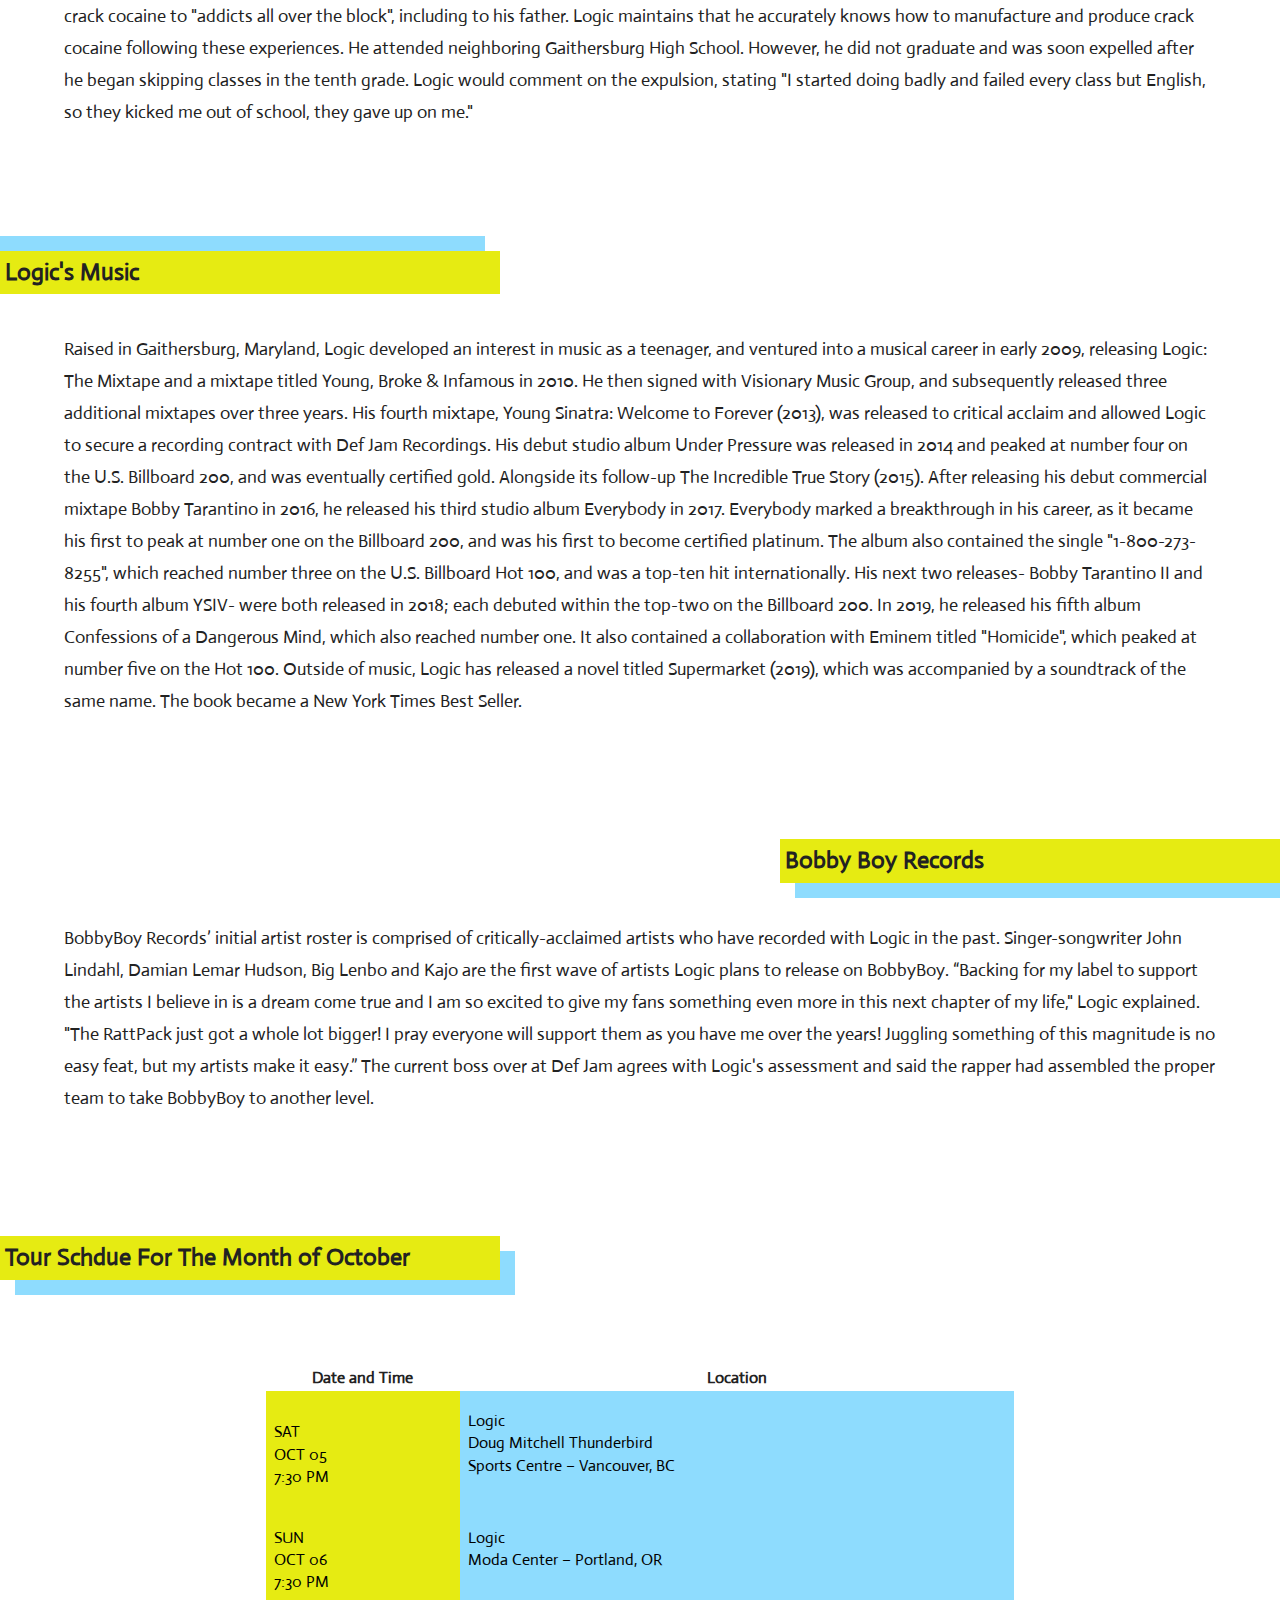
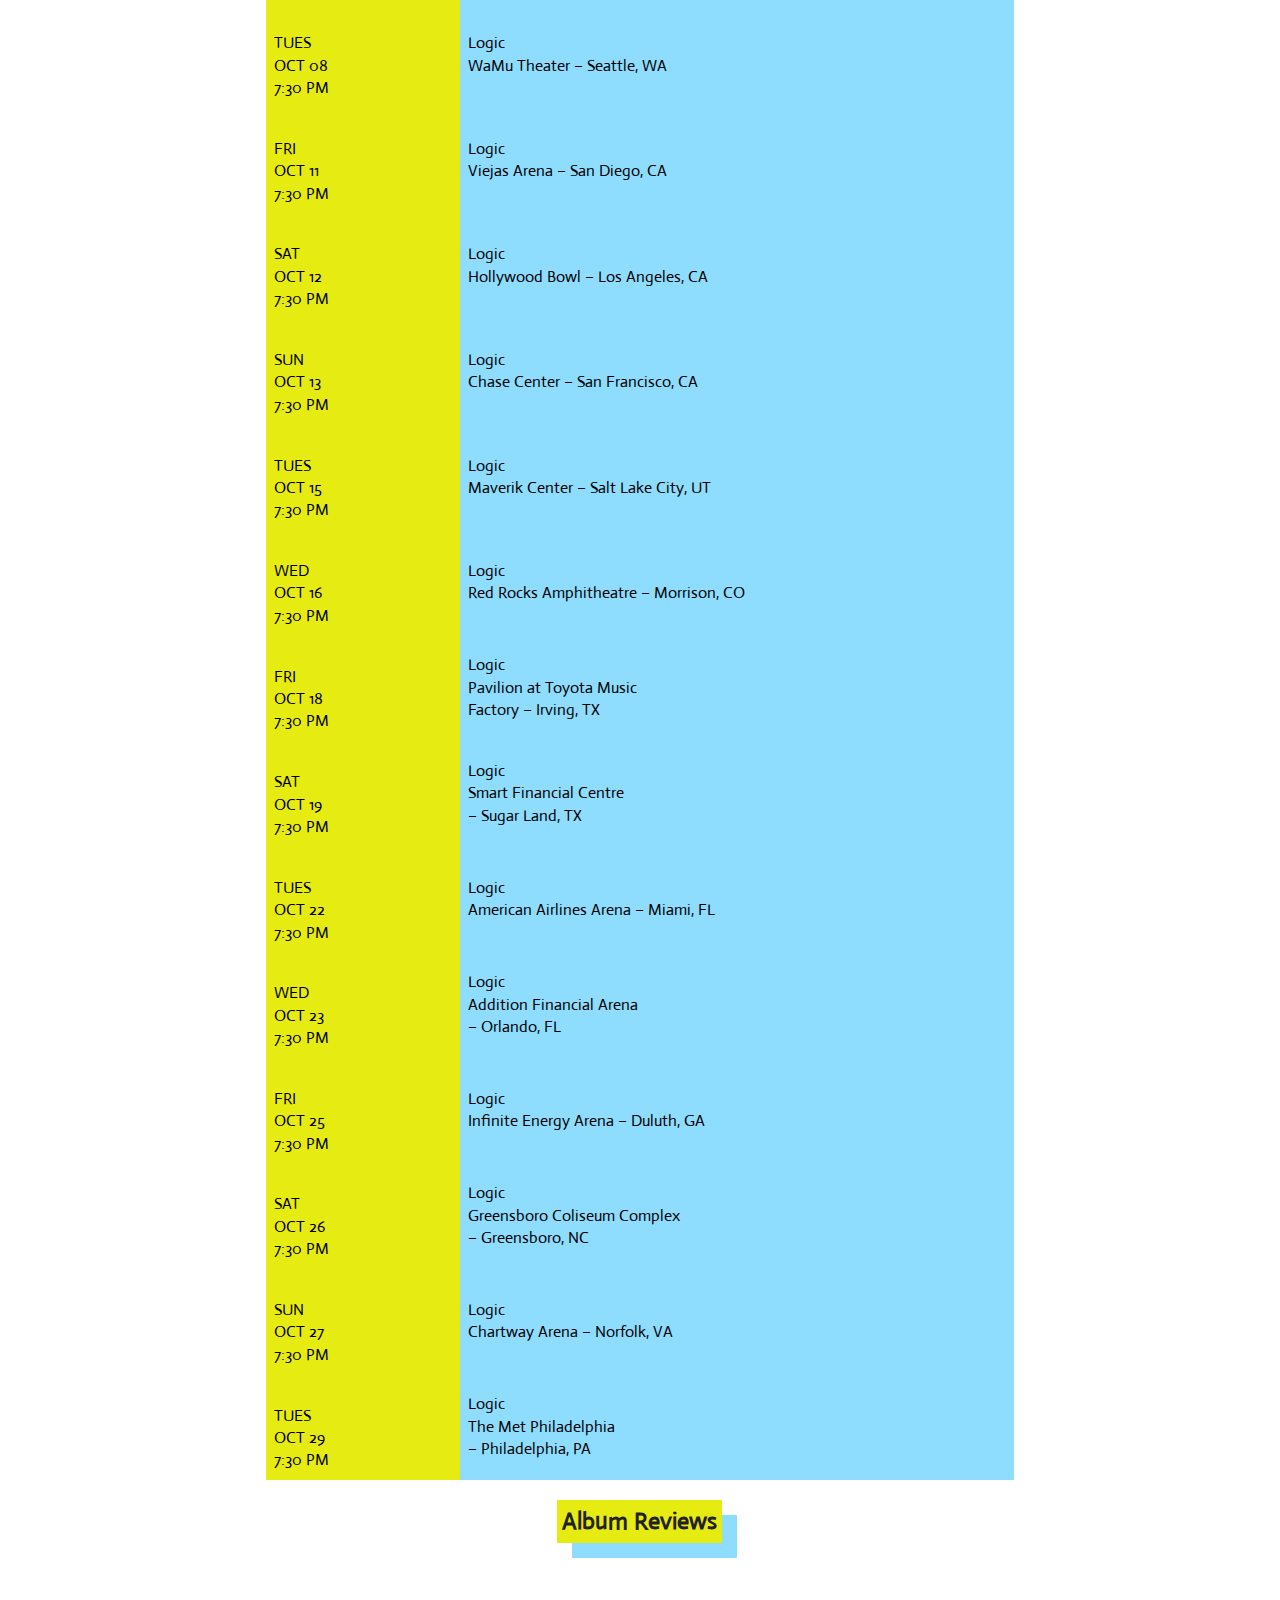
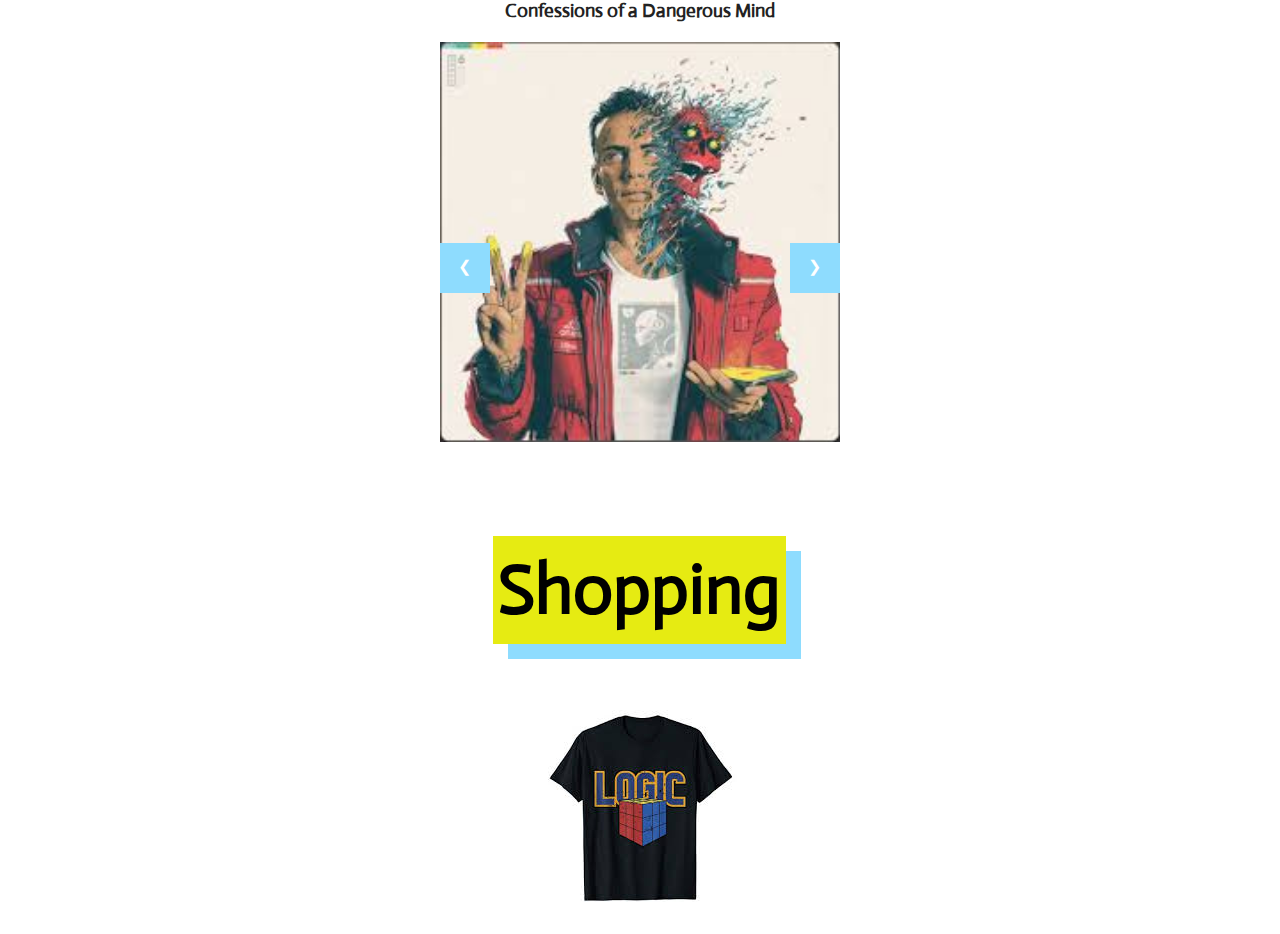
==== commit f6cae6b7: "Direct upload" ====
--- a/index.html
+++ b/index.html
@@ -3,18 +3,16 @@
 
 <head>
   <meta charset="utf-8">
-  <title></title>
+  <title>Logic</title>
   <meta name="description" content="">
   <meta name="viewport" content="width=device-width, initial-scale=1">
 
-  <link rel="manifest" href="site.webmanifest">
   <link rel="apple-touch-icon" href="icon.png">
   <!-- Place favicon.ico in the root directory -->
-
   <link rel="stylesheet" href="css/normalize.css">
   <link rel="stylesheet" href="css/main.css">
   <link href="https://fonts.googleapis.com/css?family=Montserrat:300,400,500,700,900&display=swap" rel="stylesheet">
-<link href="https://fonts.googleapis.com/css?family=Actor|Montserrat:400,900&display=swap" rel="stylesheet">
+  <link href="https://fonts.googleapis.com/css?family=Actor|Montserrat:400,900&display=swap" rel="stylesheet">
 
 </head>
 
@@ -26,9 +24,9 @@
 
 <section class="links">
   <div class="linksboxleft">
-    <a href="#about">About Logic</a>
-    <a href="#music">Logic's Music</a>
-    <a href="#records">Record Label</a>
+    <a href="#about">About</a>
+    <a href="#music">Music</a>
+    <a href="#records">Label</a>
   </div>
   <div class="logicavatar">
     <img src="img/Photo_Logic.jpg" alt="Avatar">
@@ -48,7 +46,7 @@
 <h2 class="logicshadow3" id="about">About Logic</h2>
 </div>
 
-<section class="about">
+<section class="largesection">
     <p> Sir Robert Bryson Hall II was born on January 22, 1990, at Shady Grove Hospital in Rockville, Maryland. He was born to Robert Bryson Hall, an African-American Maryland native, and a Caucasian mother. Logic spent much of his youth in the West Deer Park neighborhood in Gaithersburg, Maryland. His father suffered from a cocaine addiction and his mother suffered from alcoholism. Despite his father initially being absent in his childhood, Logic was able to reconnect with Hall due to his burgeoning rap career. During his early adolescent years, Logic witnessed his brothers produce and distribute crack cocaine to "addicts all over the block", including to his father. Logic maintains that he accurately knows how to manufacture and produce crack cocaine following these experiences. He attended neighboring Gaithersburg High School. However, he did not graduate and was soon expelled after he began skipping classes in the tenth grade. Logic would comment on the expulsion, stating "I started doing badly and failed every class but English, so they kicked me out of school, they gave up on me."
   </p>
 
@@ -57,7 +55,7 @@
 <div class="left">
   <h2 class="logicshadow2" id="music">Logic's Music</h2>
   </div>
-<section class="music">
+<section class="largesection">
   <p>Raised in Gaithersburg, Maryland, Logic developed an interest in music as a teenager, and ventured into a musical career in early 2009, releasing Logic: The Mixtape and a mixtape titled Young, Broke & Infamous in 2010. He then signed with Visionary Music Group, and subsequently released three additional mixtapes over three years. His fourth mixtape, Young Sinatra: Welcome to Forever (2013), was released to critical acclaim and allowed Logic to secure a recording contract with Def Jam Recordings. His debut studio album Under Pressure was released in 2014 and peaked at number four on the U.S. Billboard 200, and was eventually certified gold. Alongside its follow-up The Incredible True Story (2015). After releasing his debut commercial mixtape Bobby Tarantino in 2016, he released his third studio album Everybody in 2017.
   Everybody marked a breakthrough in his career, as it became his first to peak at number one on the Billboard 200, and was his first to become certified platinum. The album also contained the single "1-800-273-8255", which reached number three on the U.S. Billboard Hot 100, and was a top-ten hit internationally. His next two releases- Bobby Tarantino II and his fourth album YSIV- were both released in 2018; each debuted within the top-two on the Billboard 200.
   In 2019, he released his fifth album Confessions of a Dangerous Mind, which also reached number one. It also contained a collaboration with Eminem titled "Homicide", which peaked at number five on the Hot 100.
@@ -69,7 +67,7 @@
 <div class="right">
   <h2 class="logicshadow">Bobby Boy Records</h2>
   </div>
-<section class="record_lable" id="records">
+<section class="largesection" id="records">
   <p>BobbyBoy Records’ initial artist roster is comprised of critically-acclaimed artists who have recorded with Logic in the past.
   Singer-songwriter John Lindahl, Damian Lemar Hudson, Big Lenbo and Kajo are the first wave of artists Logic plans to release on BobbyBoy.
   “Backing for my label to support the artists I believe in is a dream come true and I am so excited to give my fans something even more in this next chapter of my life," Logic explained. "The RattPack just got a whole lot bigger! I pray everyone will support them as you have me over the years! Juggling something of this magnitude is no easy feat, but my artists make it easy.”
@@ -82,7 +80,7 @@
     <h2 class="logicshadow" id="tour">Tour Schdue For The Month of October</h2>
     </div>
 <section class="tours">
-  
+
 
   <table style="style=border-collapse: collapse; border: none;">
    <tr>
@@ -264,21 +262,31 @@
 <section class="ablum_reviews">
 
   <h2 class="logicshadow" id="reviews">Album Reviews</h2>
-
-    <div class="albums leftside">
-      <h3 class="logicshadow"> Confessions of a Dangerous Mind </h3>
-      <img src= "img/Homicide_Album.jpg"/>
-    </div>
-
-    <div class="albums rightside">
-      <h3 class="logicshadow"> Supermarket </h3>
-      <img src= "img/Supermarket_Album.jpg"/>
+  <div class="album_slider">
+
+    <div class="w3-content w3-display-container">
+      <div class="albums mySlides">
+        <h3>Confessions of a Dangerous Mind</h3>
+        <img src= "img/Homicide_Album.jpg"/>
       </div>
 
-    <div class="albums leftside">
-      <h3 class="logicshadow"> Everybody </h3>
-      <img src= "img/Everybody_Album.jpg"/>
-    </div>
+      <div class="albums mySlides">
+        <h3>Supermarket</h3>
+        <img src= "img/Supermarket_Album.jpg"/>
+        </div>
+
+      <div class="albums mySlides">
+        <h3>Everybody</h3>
+        <img src= "img/Everybody_Album.jpg"/>
+      </div>
+
+  <button class="w3-button w3-black w3-display-left" onclick="plusDivs(-1)">&#10094;</button>
+  <button class="w3-button w3-black w3-display-right" onclick="plusDivs(1)">&#10095;</button>
+</div>
+
+</div>
+
+
 
 </section>
 
@@ -290,11 +298,30 @@
 </section>
 
 
+
+  <script src="https://ajax.googleapis.com/ajax/libs/jquery/3.4.1/jquery.min.js"></script>
   <script src="js/vendor/modernizr-3.7.1.min.js"></script>
-  <script src="https://code.jquery.com/jquery-3.4.1.min.js" integrity="sha256-CSXorXvZcTkaix6Yvo6HppcZGetbYMGWSFlBw8HfCJo=" crossorigin="anonymous"></script>
-  <script>window.jQuery || document.write('<script src="js/vendor/jquery-3.4.1.min.js"><\/script>')</script>
-  <script src="js/plugins.js"></script>
-  <script src="js/main.js"></script>
+  <script>
+var slideIndex = 1;
+showDivs(slideIndex);
+
+function plusDivs(n) {
+  showDivs(slideIndex += n);
+}
+
+function showDivs(n) {
+  var i;
+  var x = document.getElementsByClassName("mySlides");
+  if (n > x.length) {slideIndex = 1}
+  if (n < 1) {slideIndex = x.length}
+  for (i = 0; i < x.length; i++) {
+    x[i].style.display = "none";
+  }
+  x[slideIndex-1].style.display = "block";
+}
+</script>
+
+
 
 </body>
 
--- a/css/main.css
+++ b/css/main.css
@@ -220,19 +220,23 @@
 
    .logicavatar img{
      	border-radius: 50%;
-      width: 395px;
-      height: 415px;
+      width: 400px;
+      height: 400px;
        margin: 5% 0 5% 0;
    }
 
-   .about{
+   .largesection {
+       width: 100%;
+       flex-direction: column;
+       display: flex;
+       justify-content: center;
+       align-items: center;
+       flex-direction: column;
+   }
+
+   .largesection p{
      width: 90%;
-     display: flex;
-     align-items: right;
-     margin: 100px;
-     flex-direction: column;
-     position: relative;
-
+     margin: 8%;
    }
 
     .about h2{
@@ -301,7 +305,7 @@
   }
 
     table{
-      width: 80%;
+      width: 65%;
       border: none;
       border-collapse: collapse;
     }
@@ -341,7 +345,7 @@
 
     .shopping h2{
       font-family: 'Actor', Regular;
-      font-size: 70px; 
+      font-size: 70px;
       color:#000;
       text-align: left;
 
@@ -362,6 +366,47 @@
     border: 0px !important;
     }
 
+    .album_slider{
+      display: flex;
+      justify-content: center;
+      align-items: center;
+      margin: 0 auto;
+      width: 50%;
+      height: 500px;
+      flex-direction: row;
+    }
+
+    .mySlides {display:none;}
+
+    button.w3-button.w3-black.w3-display-left {
+    top: -155px;
+    position: relative;
+    left: 0px;
+    width: 50px;
+    height: 50px;
+    color: #fff;
+    background-color: #8EDCFE;
+    border: none;
+}
+
+button.w3-button.w3-black.w3-display-right {
+    top: -155px;
+    position: relative;
+    left: 296px;
+    width: 50px;
+    height: 50px;
+    color: #fff;
+    background-color: #8EDCFE;
+    border: none;
+}
+
+button.w3-button.w3-black.w3-display-left:hover,
+button.w3-button.w3-black.w3-display-right:hover{
+  background-color: #E6EB12;
+  color: #000;
+
+}
+
     .albums{
       width: 400px;
       height: 400px;
@@ -370,6 +415,10 @@
     .albums img{
       width: 400px;
       height: auto;
+    }
+
+    .albums h3{
+      text-align: center;
     }
 
     .leftside{
@@ -475,9 +524,102 @@
    Modify as content requires.
    ========================================================================== */
 
-@media only screen and (min-width: 35em) {
-  /* Style adjustments for viewports that meet the condition */
-}
+
+   /* On screens that are 900px wide or less */
+   @media screen and (max-width: 900px) {
+
+.links{
+  margin: 0 0 2% 0;
+}
+
+.linksboxleft {
+  position: relative;
+  left: -10px;
+}
+
+.linksboxleft a {
+  font-size: 20px;
+  width: 70%;
+  position: relative;
+  left: -10px;
+}
+
+.linksboxright {
+  position: relative;
+  left: 12px;
+}
+
+.linksboxright a {
+  font-size: 20px;
+  width: 70%;
+  position: relative;
+  left: 12px;
+}
+
+.logicavatar img{
+   border-radius: 50%;
+   width: 300px;
+   height: 300px;
+    margin: 5% 0 5% 0;
+}
+
+   }
+
+   /* On screens that are 768px wide or less */
+   @media screen and (max-width: 768px) {
+     .hero h1 {
+    font-size: 150px;
+}
+
+.logicavatar img{
+   border-radius: 50%;
+   width: 200px;
+   height: 200px;
+    margin: 5% 0 5% 0;
+}
+
+   }
+
+   /* On screens that are 550px wide or less */
+   @media screen and (max-width: 550px) {
+     .hero h1 {
+    font-size: 130px;
+}
+
+.linksboxright {
+  position: relative;
+  left: 0px;
+}
+
+.linksboxleft {
+  position: relative;
+  left: 0px;
+}
+
+.linksboxright a,
+.linksboxleft a {
+font-size: 16px;
+}
+
+   }
+
+   /* On screens that are 450px wide or less */
+   @media screen and (max-width: 450px) {
+     .hero h1 {
+    font-size: 110px;
+}
+
+
+   }
+
+   /* On screens that are 300px wide or less */
+   @media screen and (max-width: 300px) {
+
+   }
+
+
+
+
 
 @media print,
   (-webkit-min-device-pixel-ratio: 1.25),
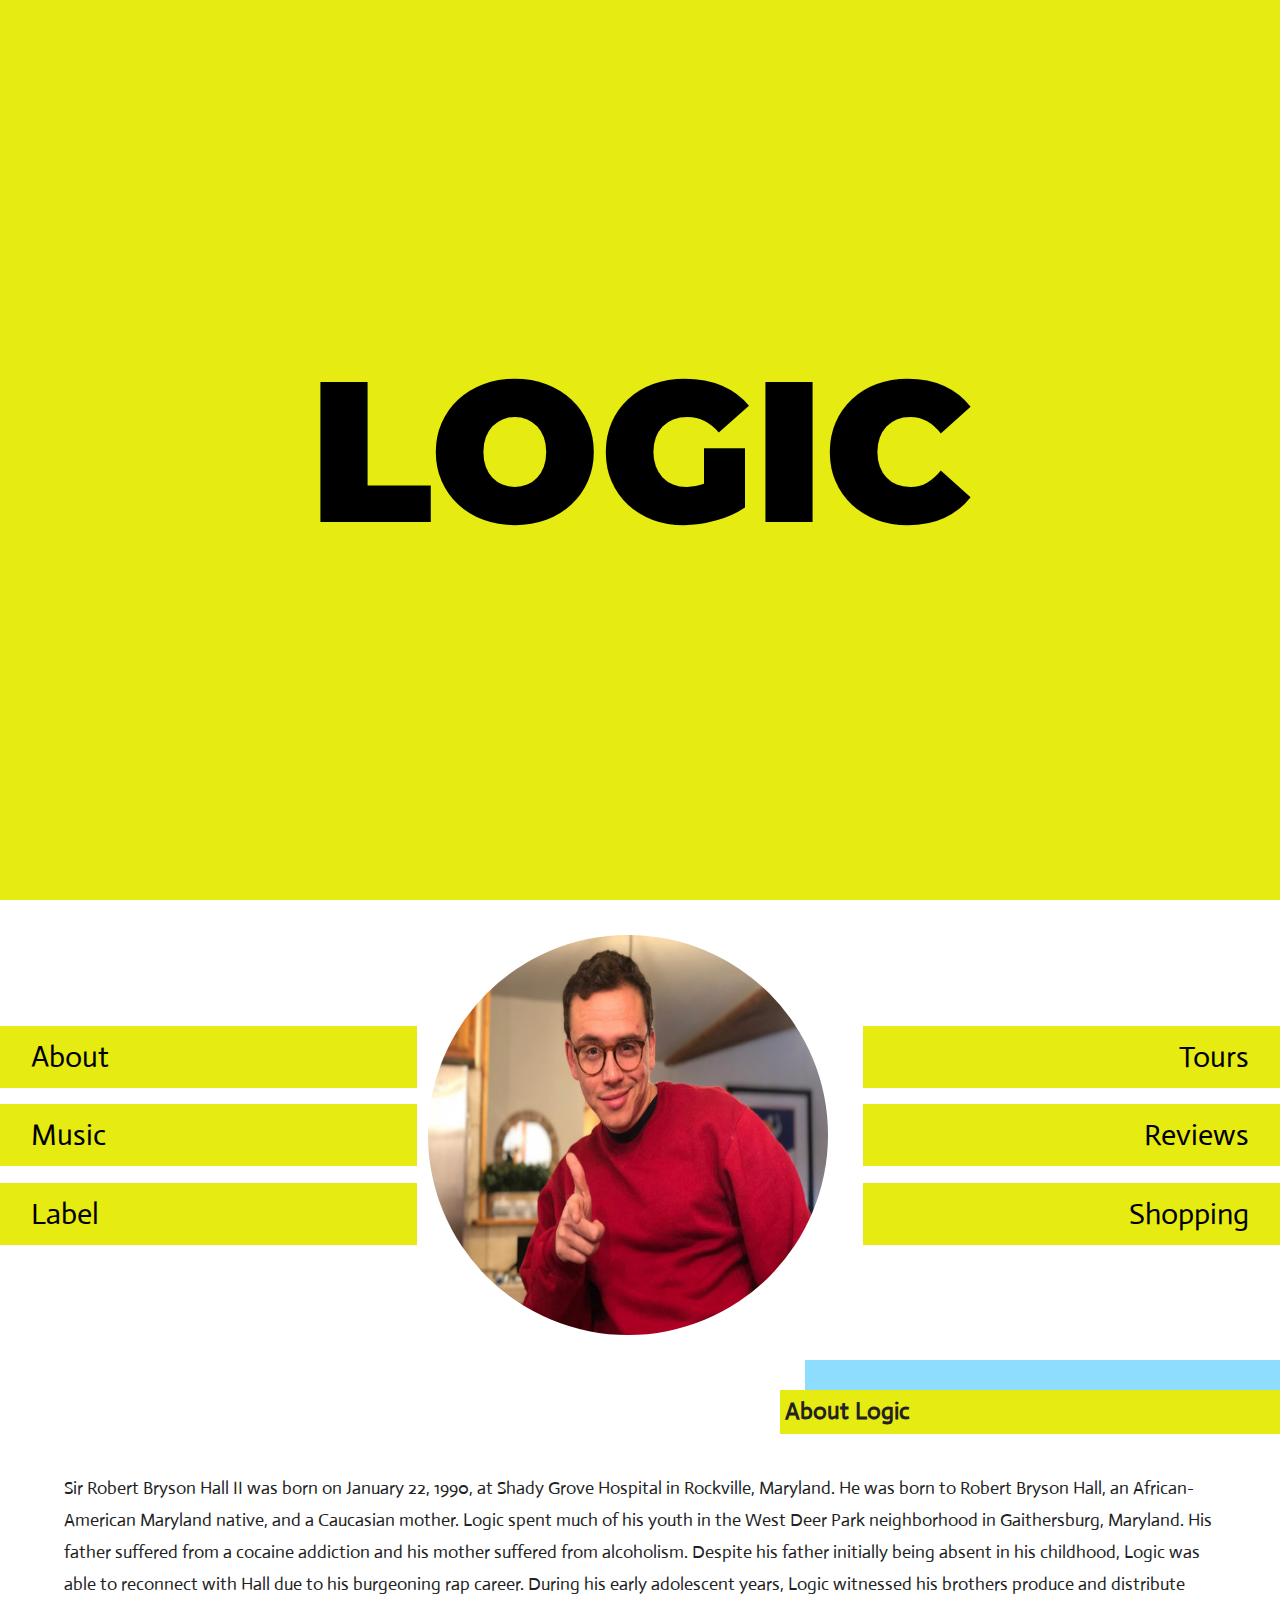
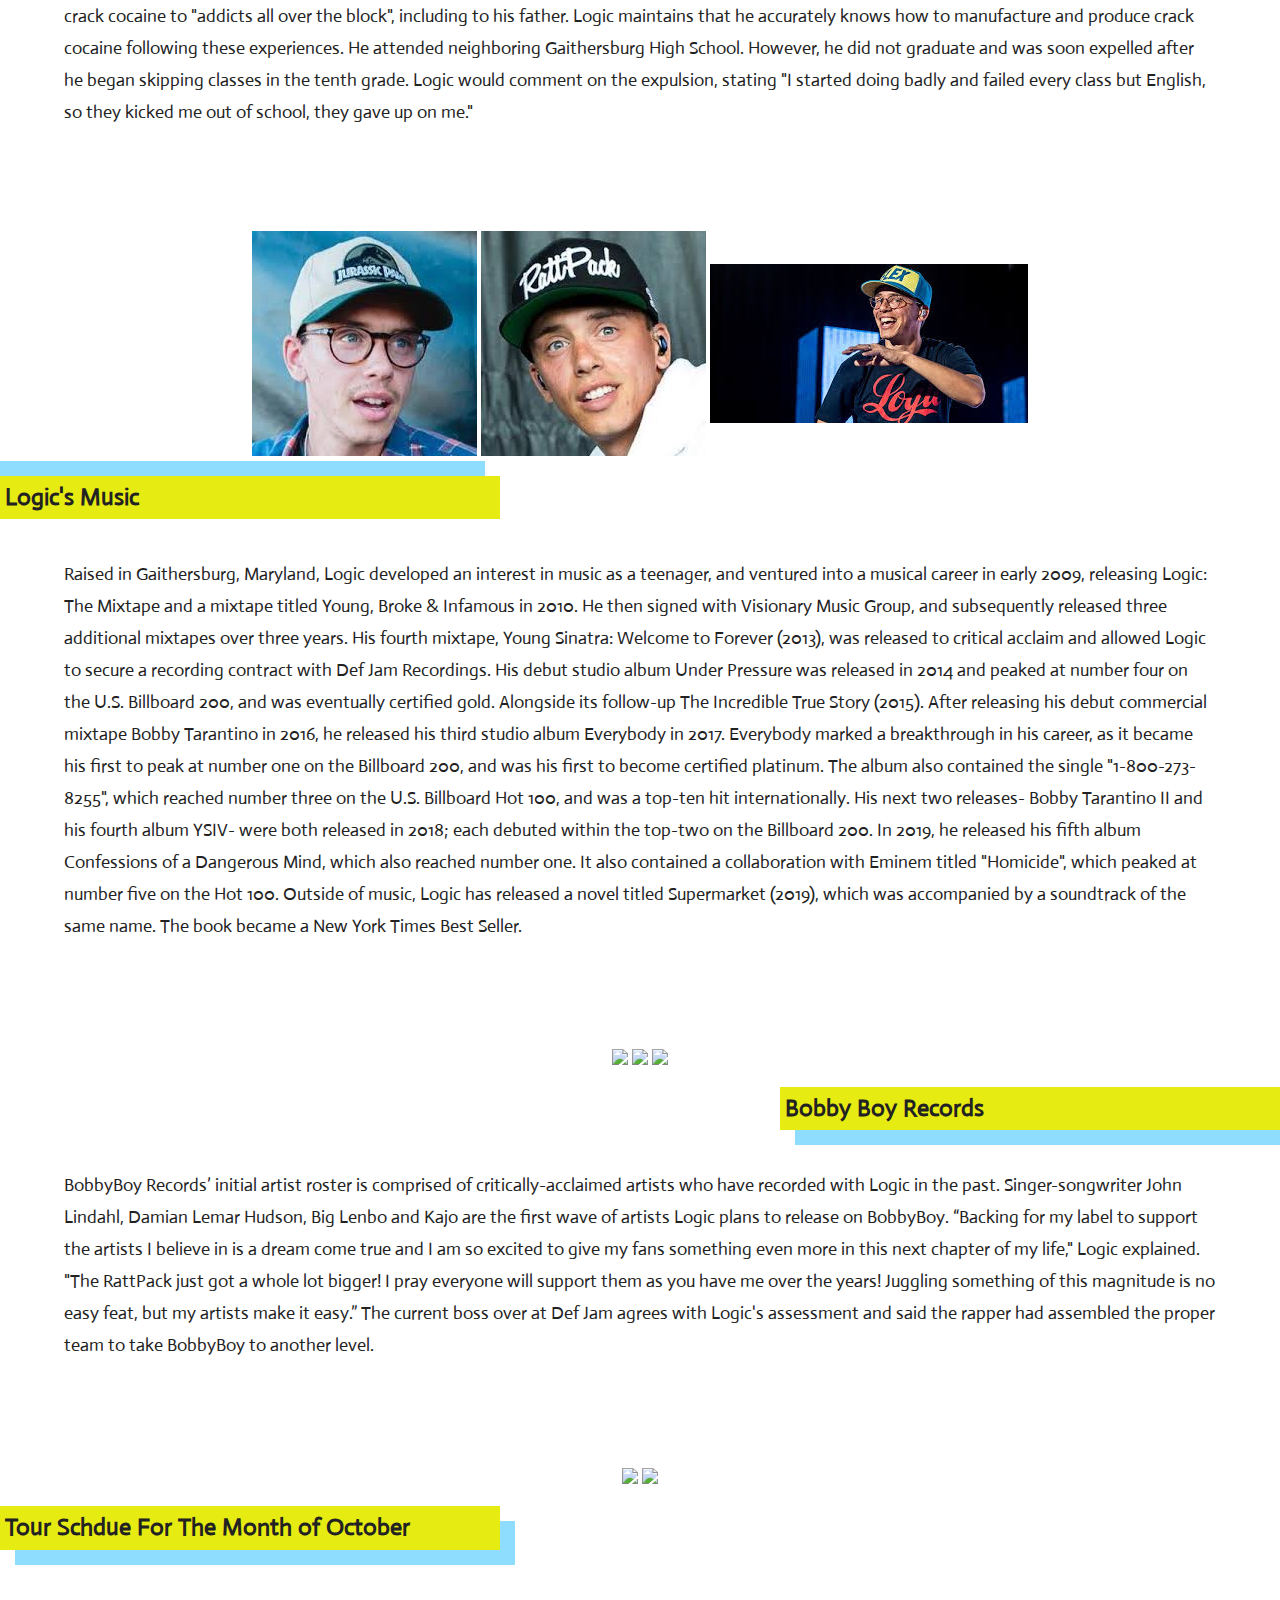
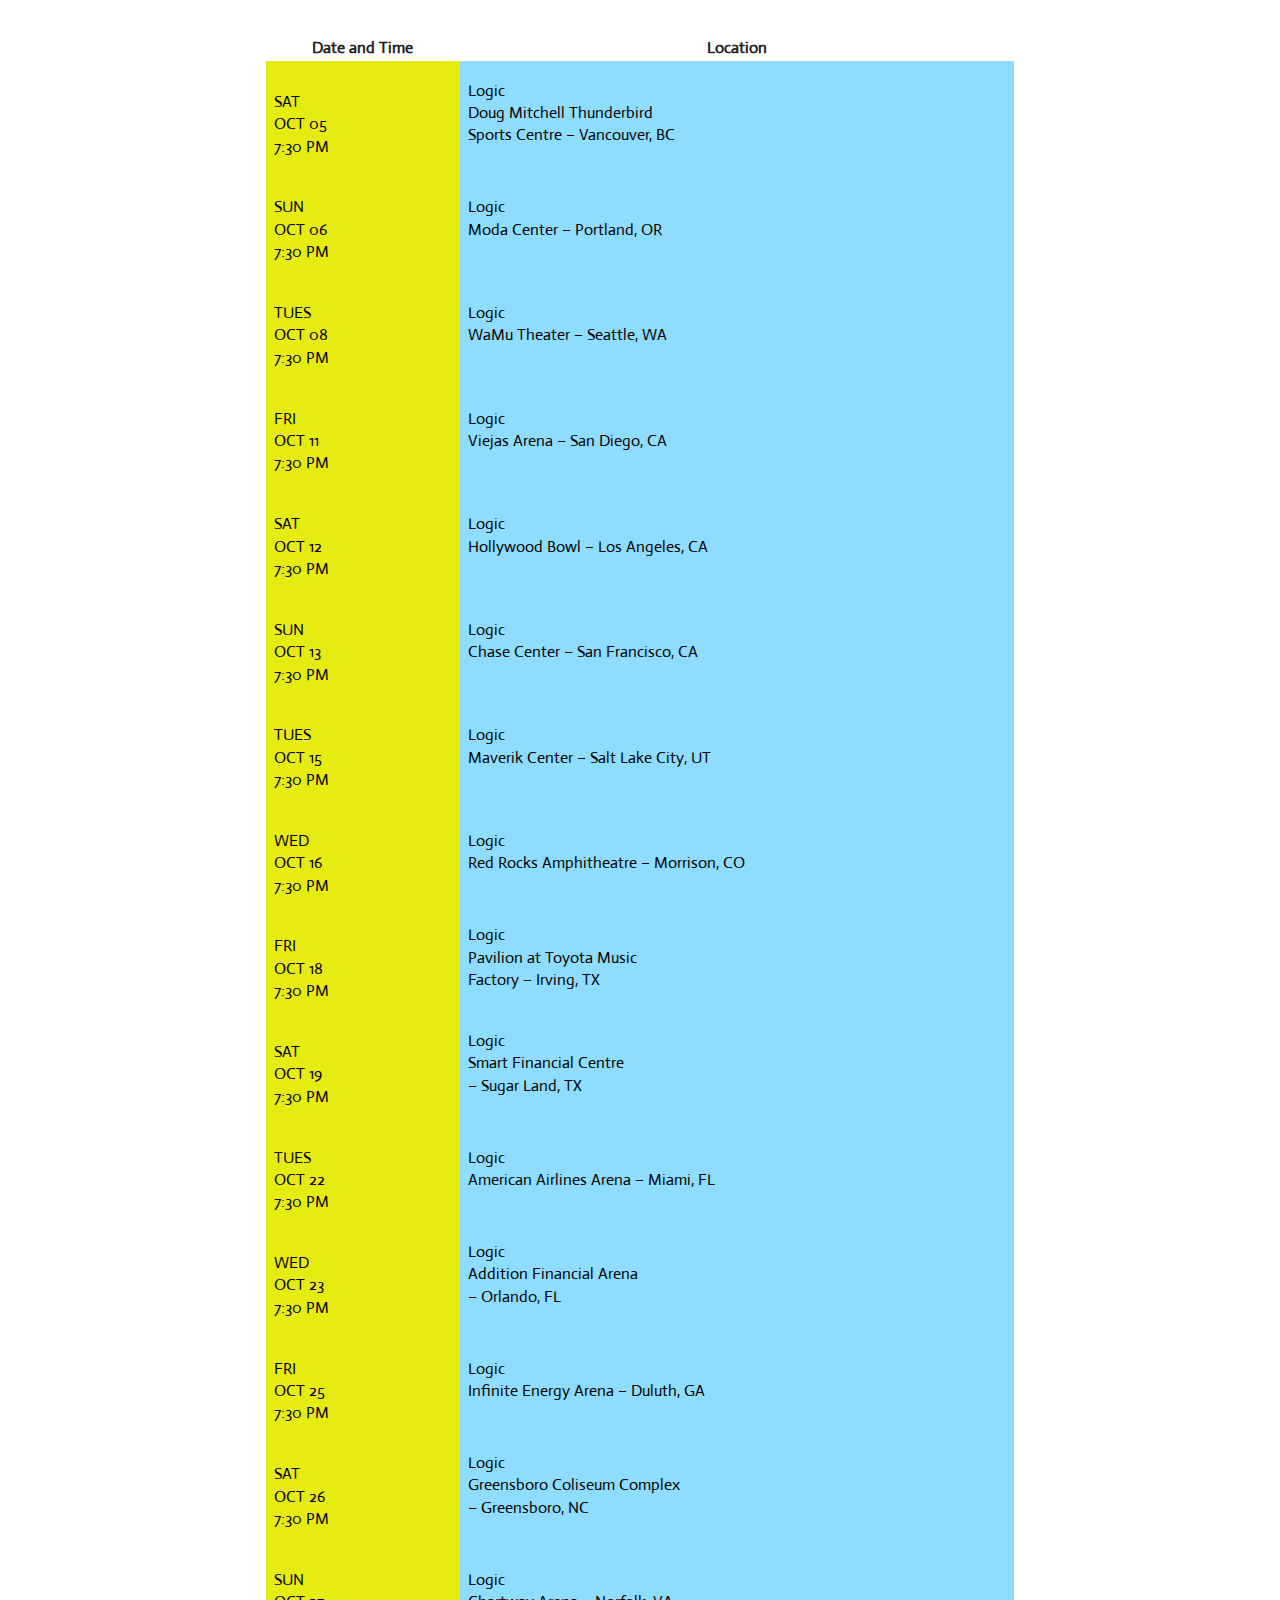
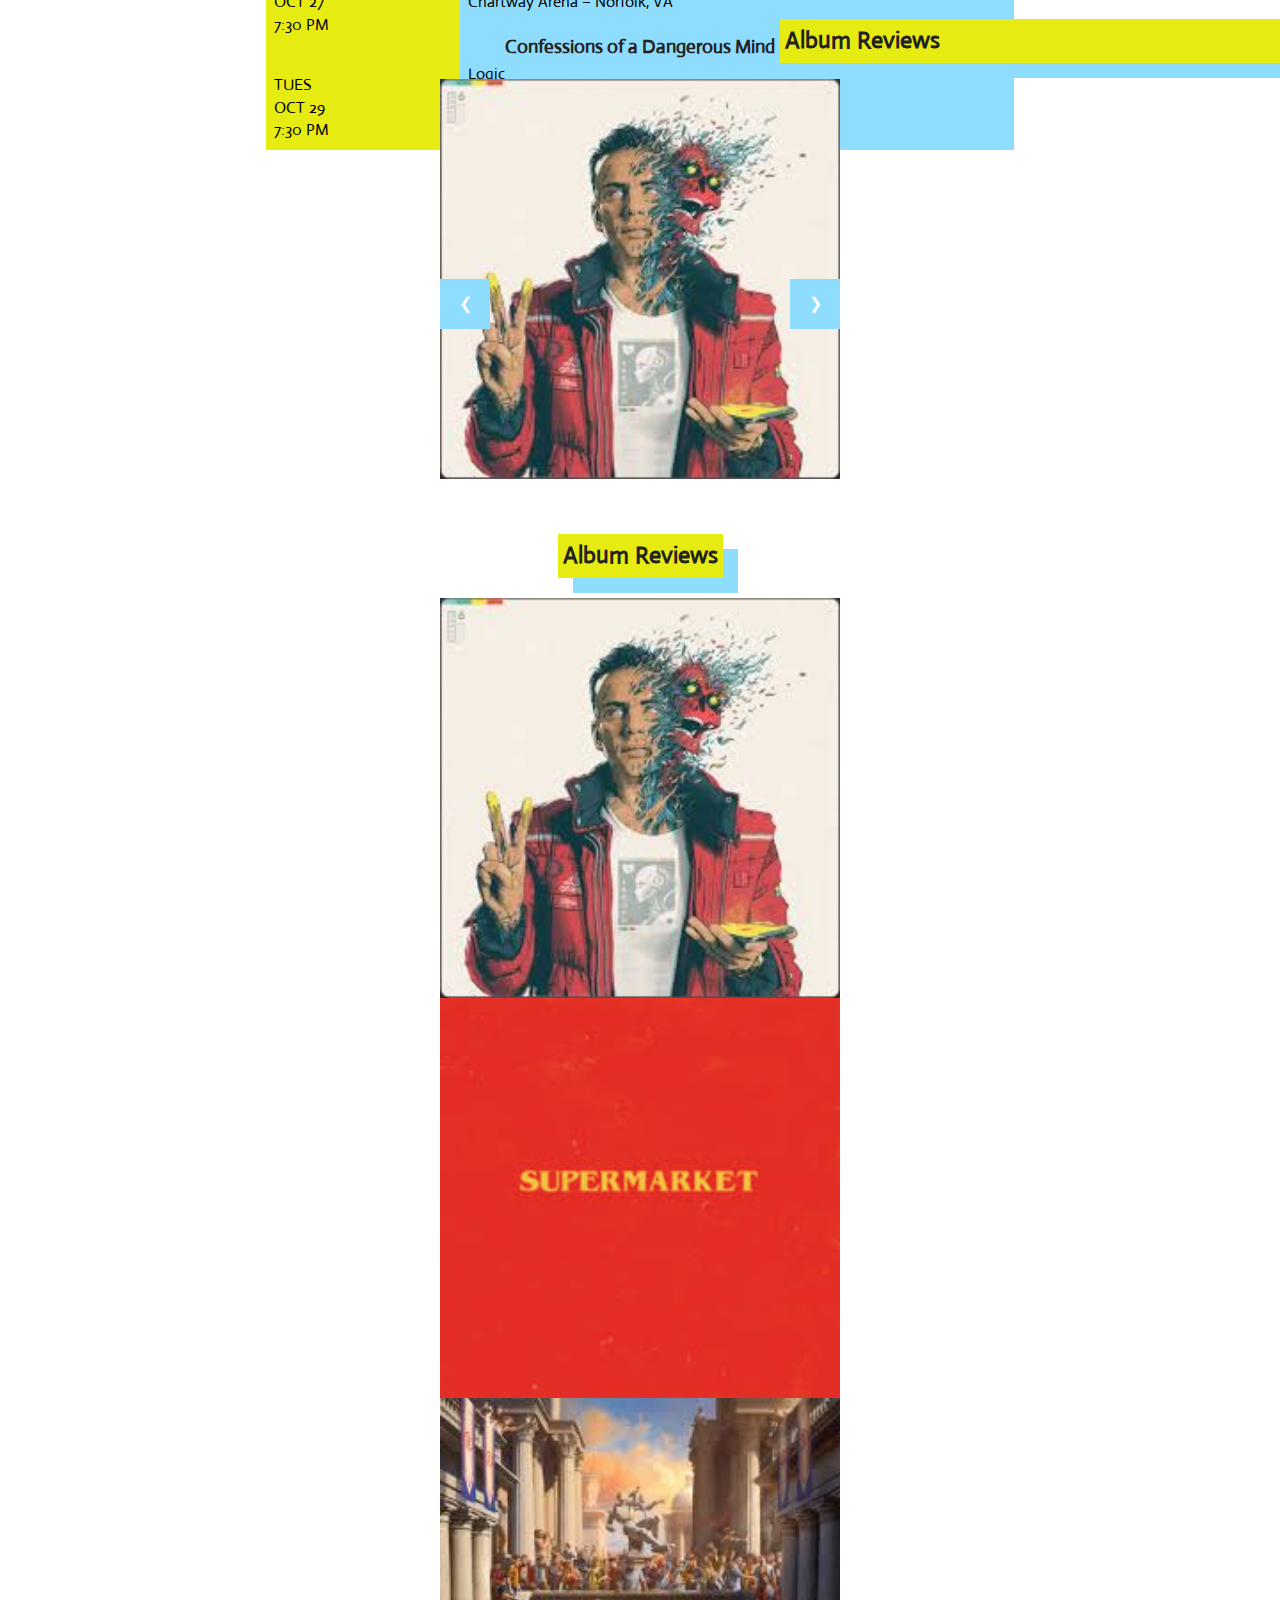
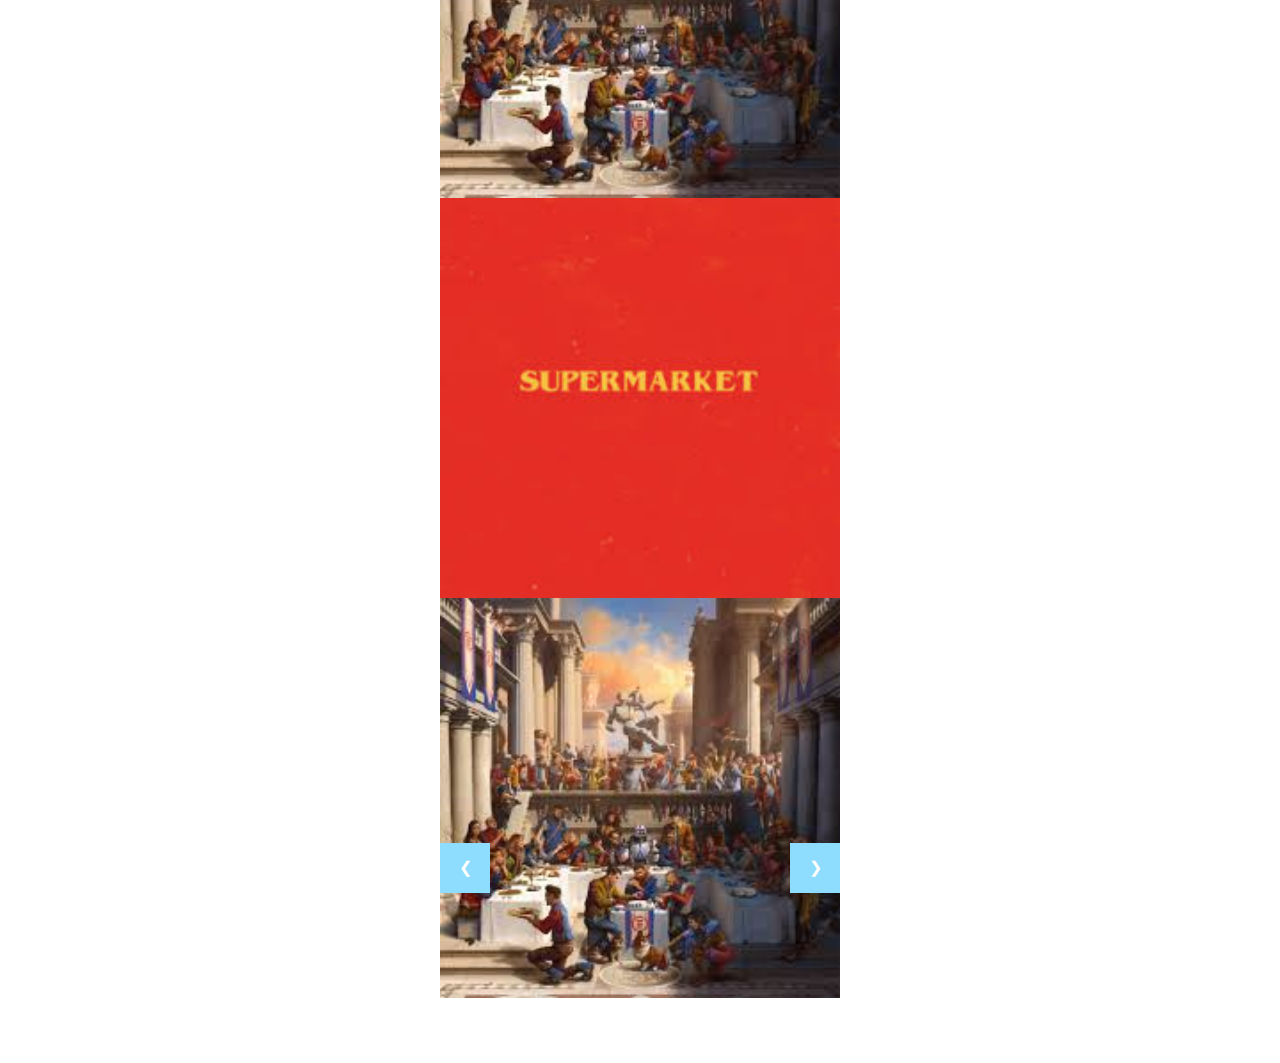
==== commit 0ea2d725: "11/20" ====
--- a/index.html
+++ b/index.html
@@ -49,7 +49,11 @@
 <section class="largesection">
     <p> Sir Robert Bryson Hall II was born on January 22, 1990, at Shady Grove Hospital in Rockville, Maryland. He was born to Robert Bryson Hall, an African-American Maryland native, and a Caucasian mother. Logic spent much of his youth in the West Deer Park neighborhood in Gaithersburg, Maryland. His father suffered from a cocaine addiction and his mother suffered from alcoholism. Despite his father initially being absent in his childhood, Logic was able to reconnect with Hall due to his burgeoning rap career. During his early adolescent years, Logic witnessed his brothers produce and distribute crack cocaine to "addicts all over the block", including to his father. Logic maintains that he accurately knows how to manufacture and produce crack cocaine following these experiences. He attended neighboring Gaithersburg High School. However, he did not graduate and was soon expelled after he began skipping classes in the tenth grade. Logic would comment on the expulsion, stating "I started doing badly and failed every class but English, so they kicked me out of school, they gave up on me."
   </p>
-
+  <div class="centerme">
+  <img src="img/Glasses_Logic.jpg"/>
+    <img src="img/YoungLogic.jpg"/>
+      <img src="img/Flex_Logic.jpg"/>
+</div>
 </section>
 
 <div class="left">
@@ -61,6 +65,11 @@
   In 2019, he released his fifth album Confessions of a Dangerous Mind, which also reached number one. It also contained a collaboration with Eminem titled "Homicide", which peaked at number five on the Hot 100.
   Outside of music, Logic has released a novel titled Supermarket (2019), which was accompanied by a soundtrack of the same name. The book became a New York Times Best Seller.
   </p>
+  <div class="centerme">
+  <img src="img/concert.jpg"/>
+  <img src="img/logic_concert.jpg"/>
+  <img src="img/crowd.jpg"/>
+</div>
 
 </section>
 
@@ -73,6 +82,10 @@
   “Backing for my label to support the artists I believe in is a dream come true and I am so excited to give my fans something even more in this next chapter of my life," Logic explained. "The RattPack just got a whole lot bigger! I pray everyone will support them as you have me over the years! Juggling something of this magnitude is no easy feat, but my artists make it easy.”
   The current boss over at Def Jam agrees with Logic's assessment and said the rapper had assembled the proper team to take BobbyBoy to another level.
   </p>
+  <div class="centerme">
+  <img src="img/Studio_BW.jpg"/>
+  <img src="img/Logic_Sing.jpg"/>
+  </div>
 
   </section>
 
@@ -249,19 +262,19 @@
     </tr>
 
 
-
-
   </table>
 
-  </body>
-  </html>
-
-
-
-
+</section>
+
+
+
+  <div class="right">
+    <h2 class="logicshadow" id="reviews">Album Reviews</h2>
+  </div>
+<!-- This is good -->
 <section class="ablum_reviews">
 
-  <h2 class="logicshadow" id="reviews">Album Reviews</h2>
+
   <div class="album_slider">
 
     <div class="w3-content w3-display-container">
@@ -286,16 +299,45 @@
 
 </div>
 
-
-
-</section>
-
-<section class="shopping">
-
-  <h2 class="logicshadow" id="merch"> Shopping </h2>
-        <img src= "img/Cube.jpg"/>
-
-</section>
+</section>
+<!-- This above is good -->
+
+<!-- This is good -->
+<section class="ablum_reviews">
+
+  <h2 class="logicshadow" id="reviews">Album Reviews</h2>
+  <div class="shopping_slider">
+
+    <div class="w3-content w3-display-container">
+      <div class="albums mySlidesShopping">
+        <img src= "img/Homicide_Album.jpg"/>
+      </div>
+
+      <div class="albums mySlidesShopping">
+        <img src= "img/Supermarket_Album.jpg"/>
+        </div>
+
+      <div class="albums mySlidesShopping">
+        <img src= "img/Everybody_Album.jpg"/>
+      </div>
+
+      <div class="albums mySlidesShopping">
+        <img src= "img/Supermarket_Album.jpg"/>
+        </div>
+
+      <div class="albums mySlidesShopping">
+        <img src= "img/Everybody_Album.jpg"/>
+      </div>
+
+  <button class="w3-button w3-black w3-display-left" onclick="plusDivs(-1)">&#10094;</button>
+  <button class="w3-button w3-black w3-display-right" onclick="plusDivs(1)">&#10095;</button>
+</div>
+
+</div>
+
+</section>
+<!-- This above is good -->
+
 
 
 
